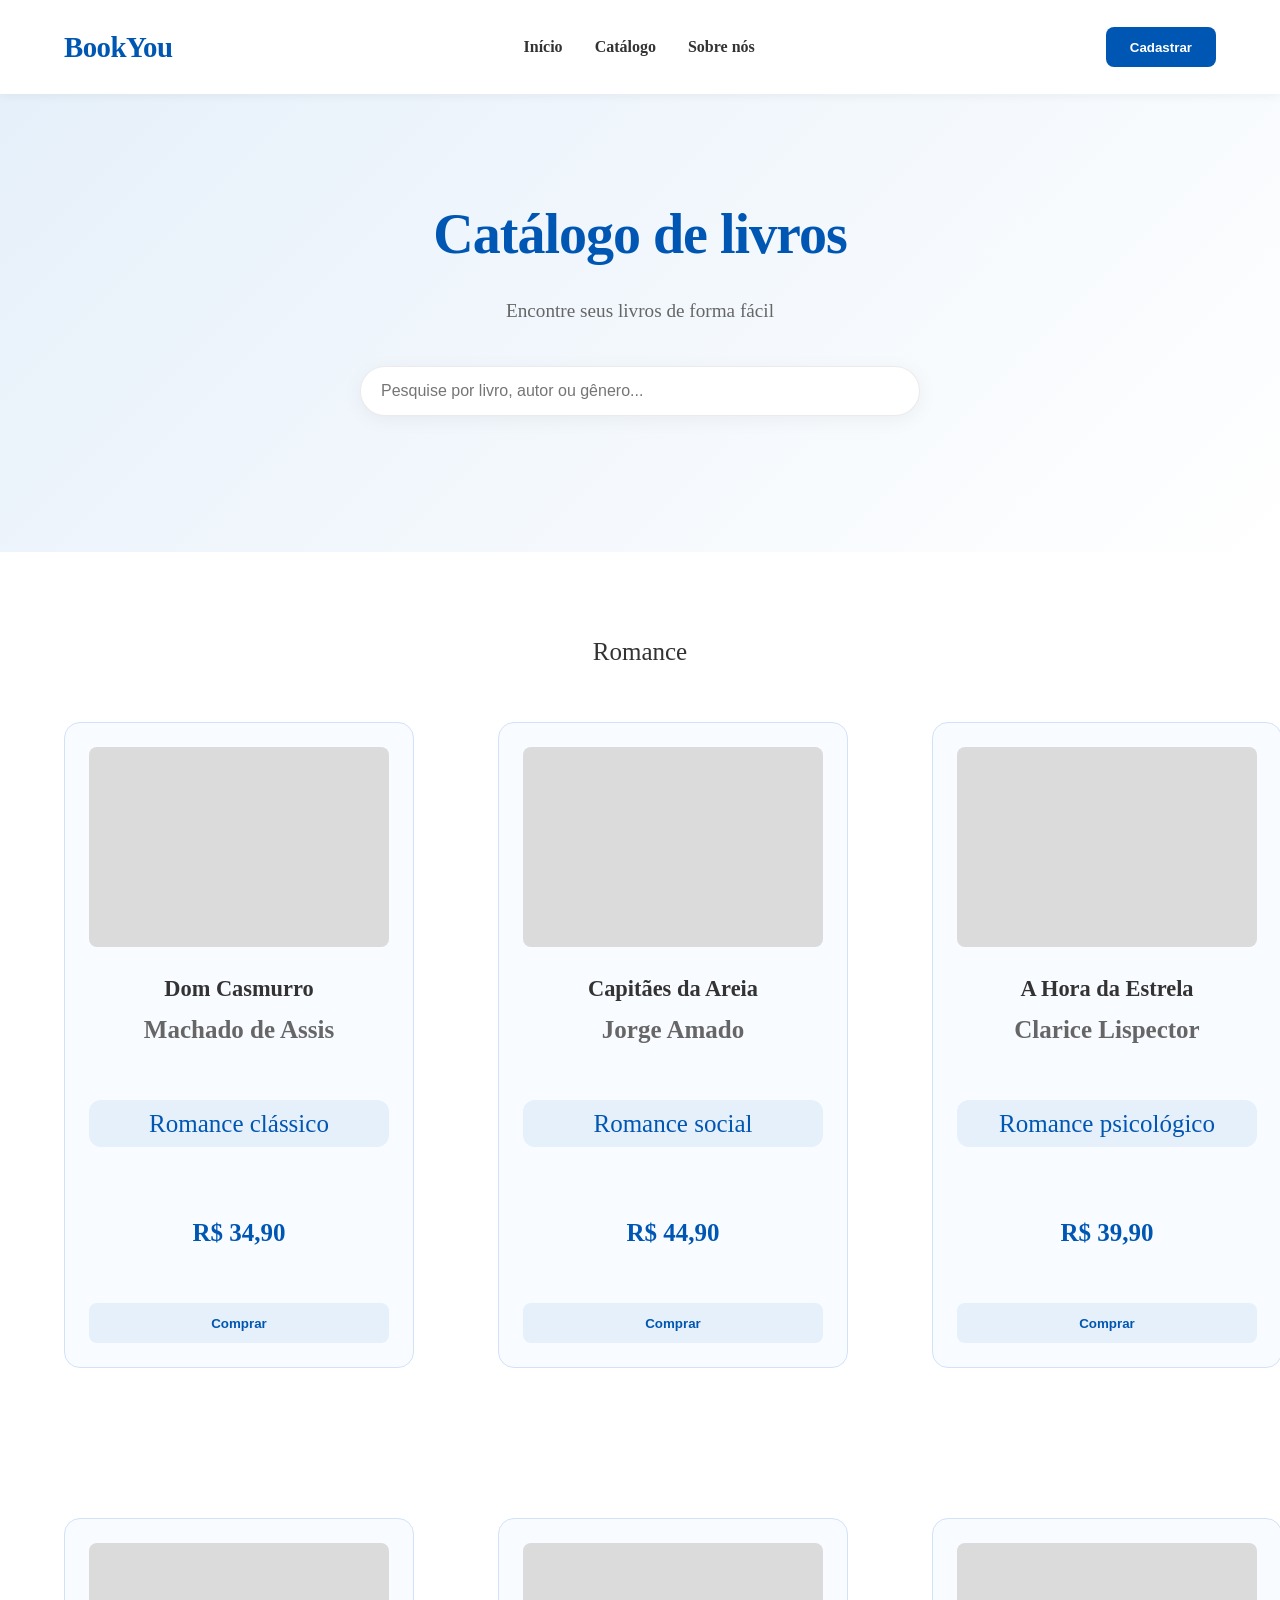
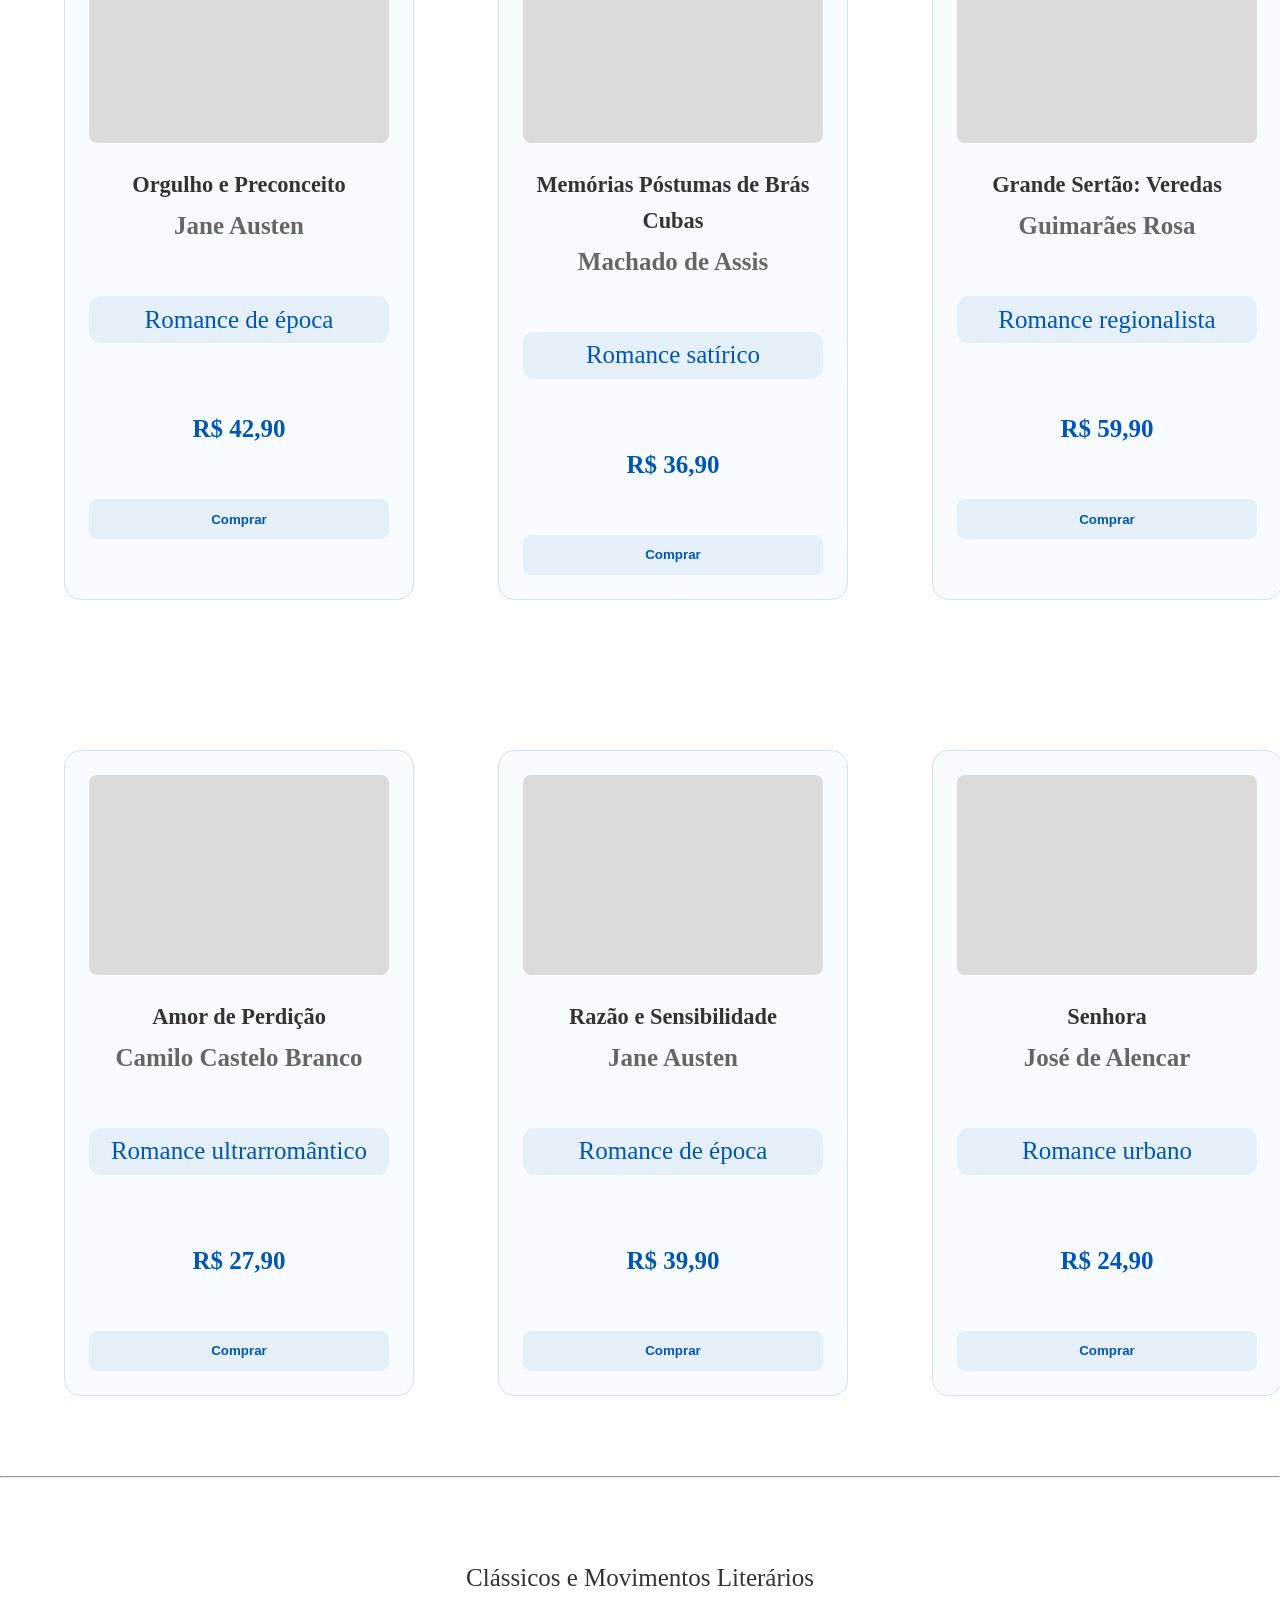
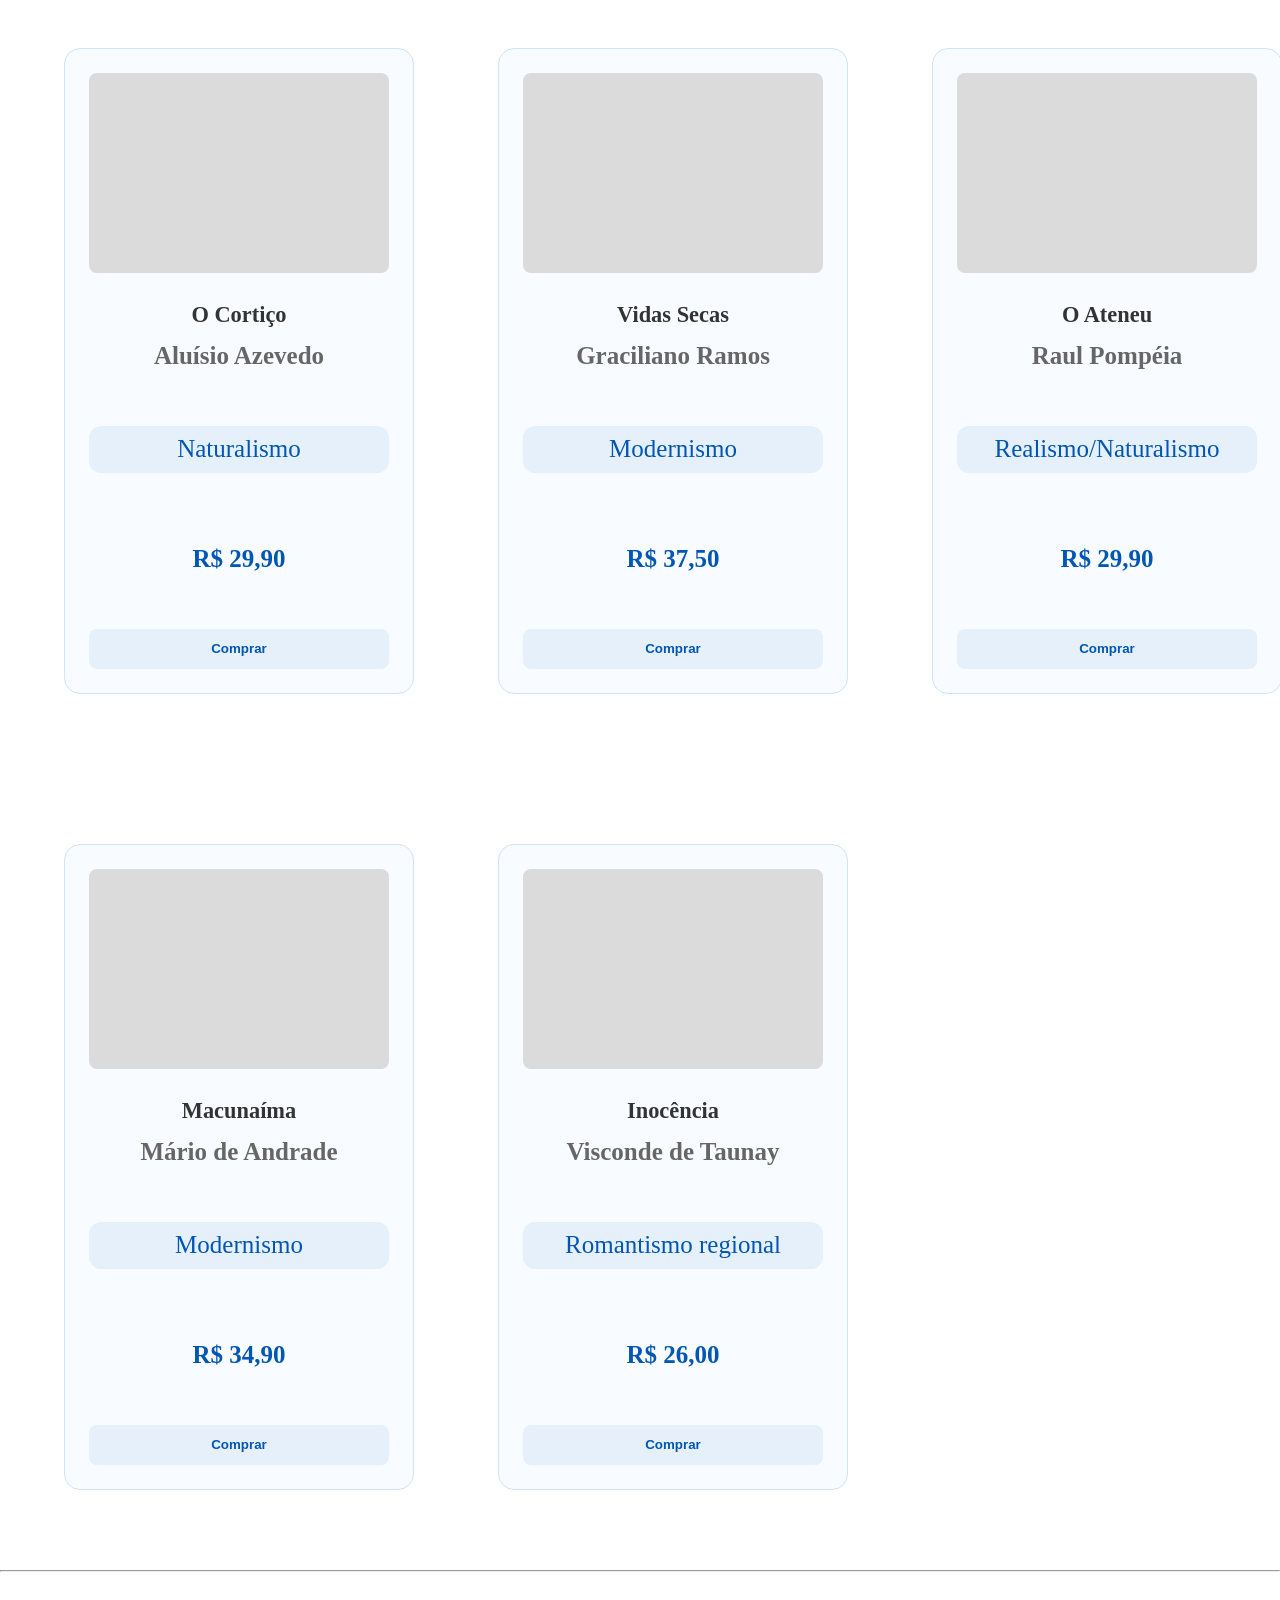
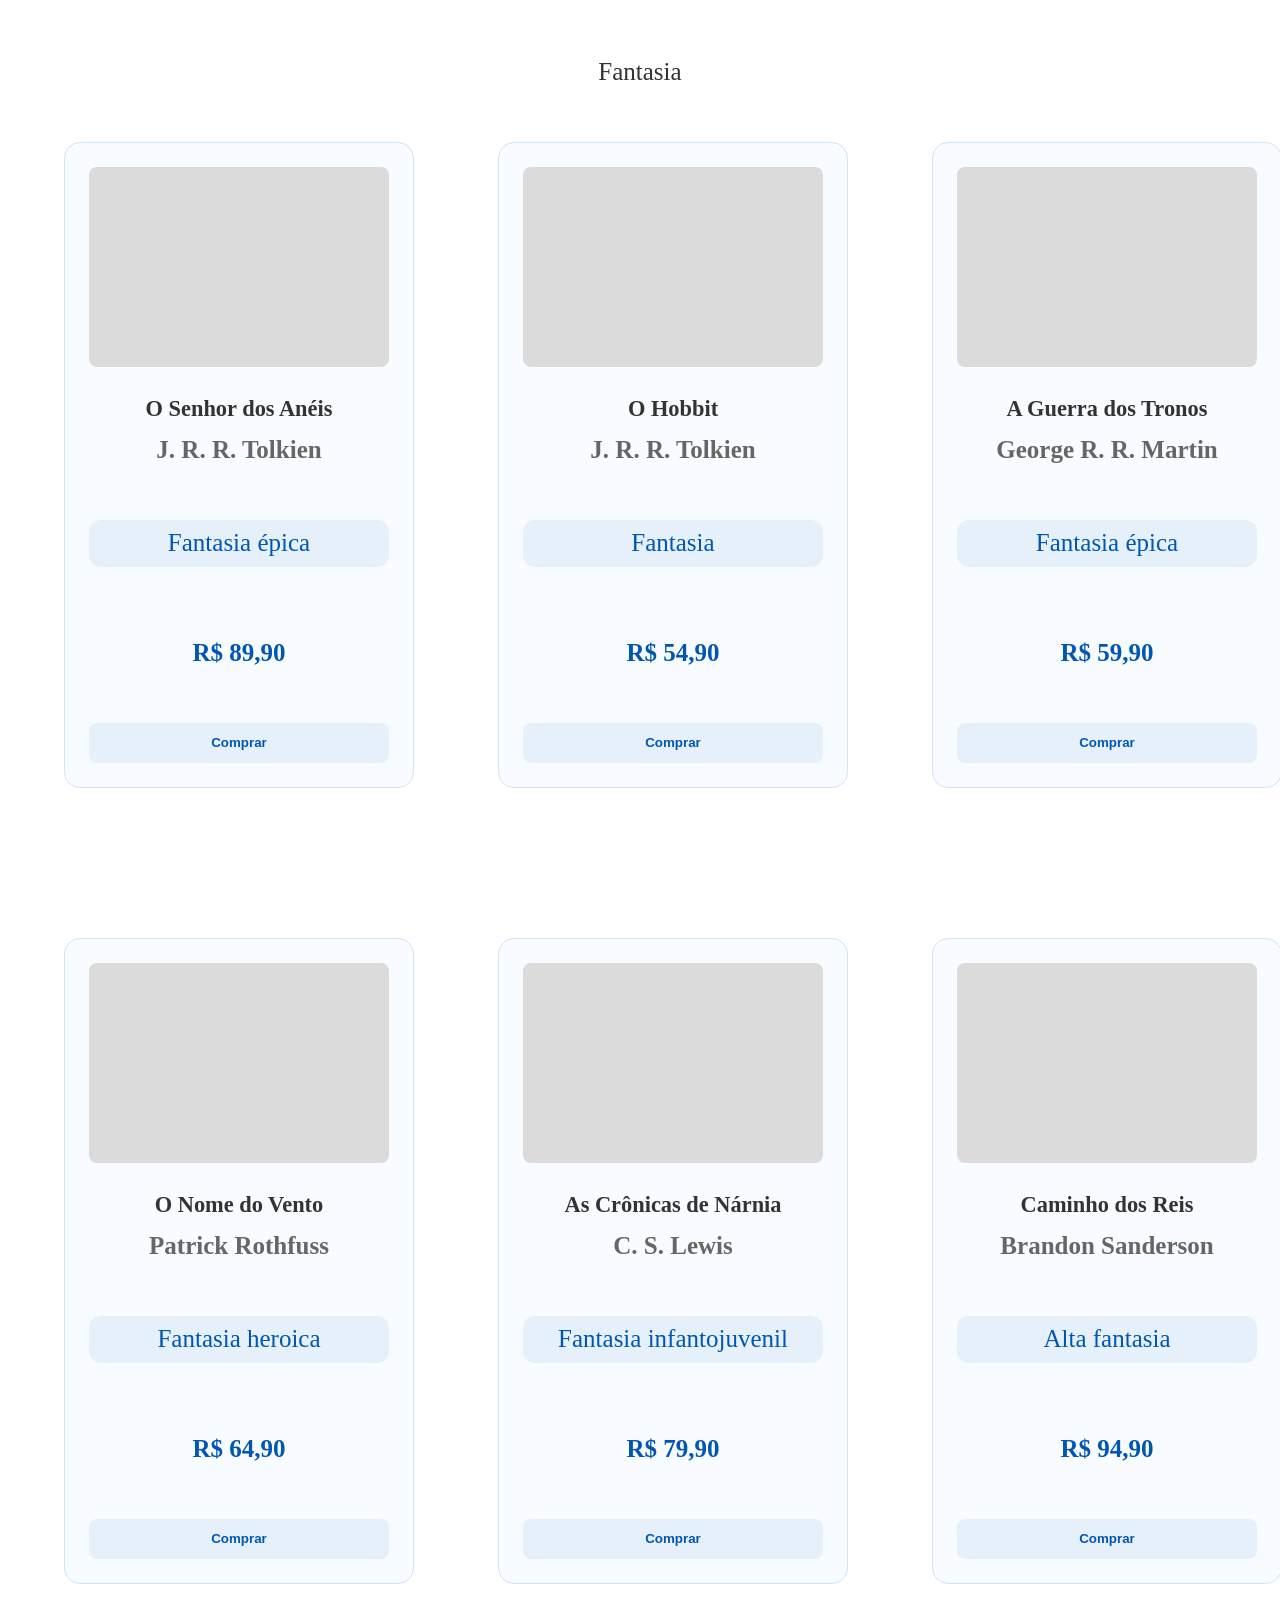
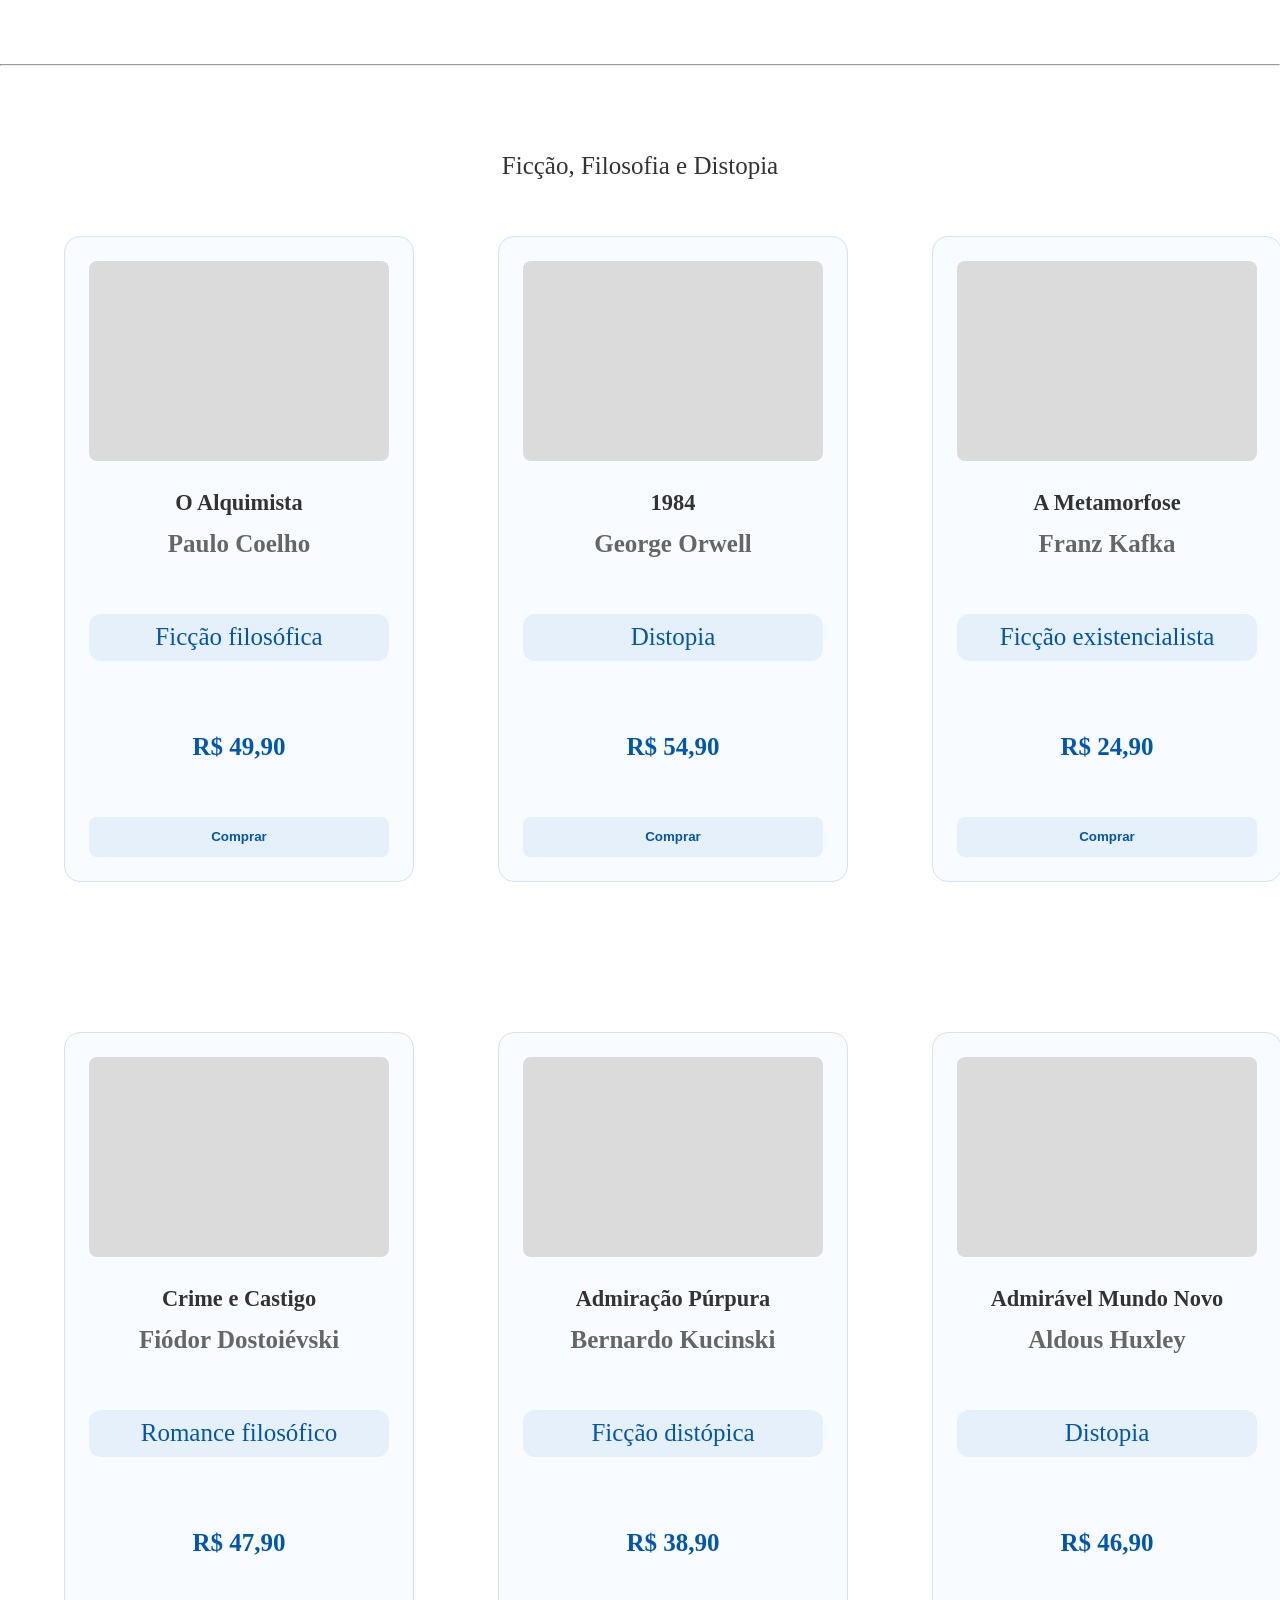
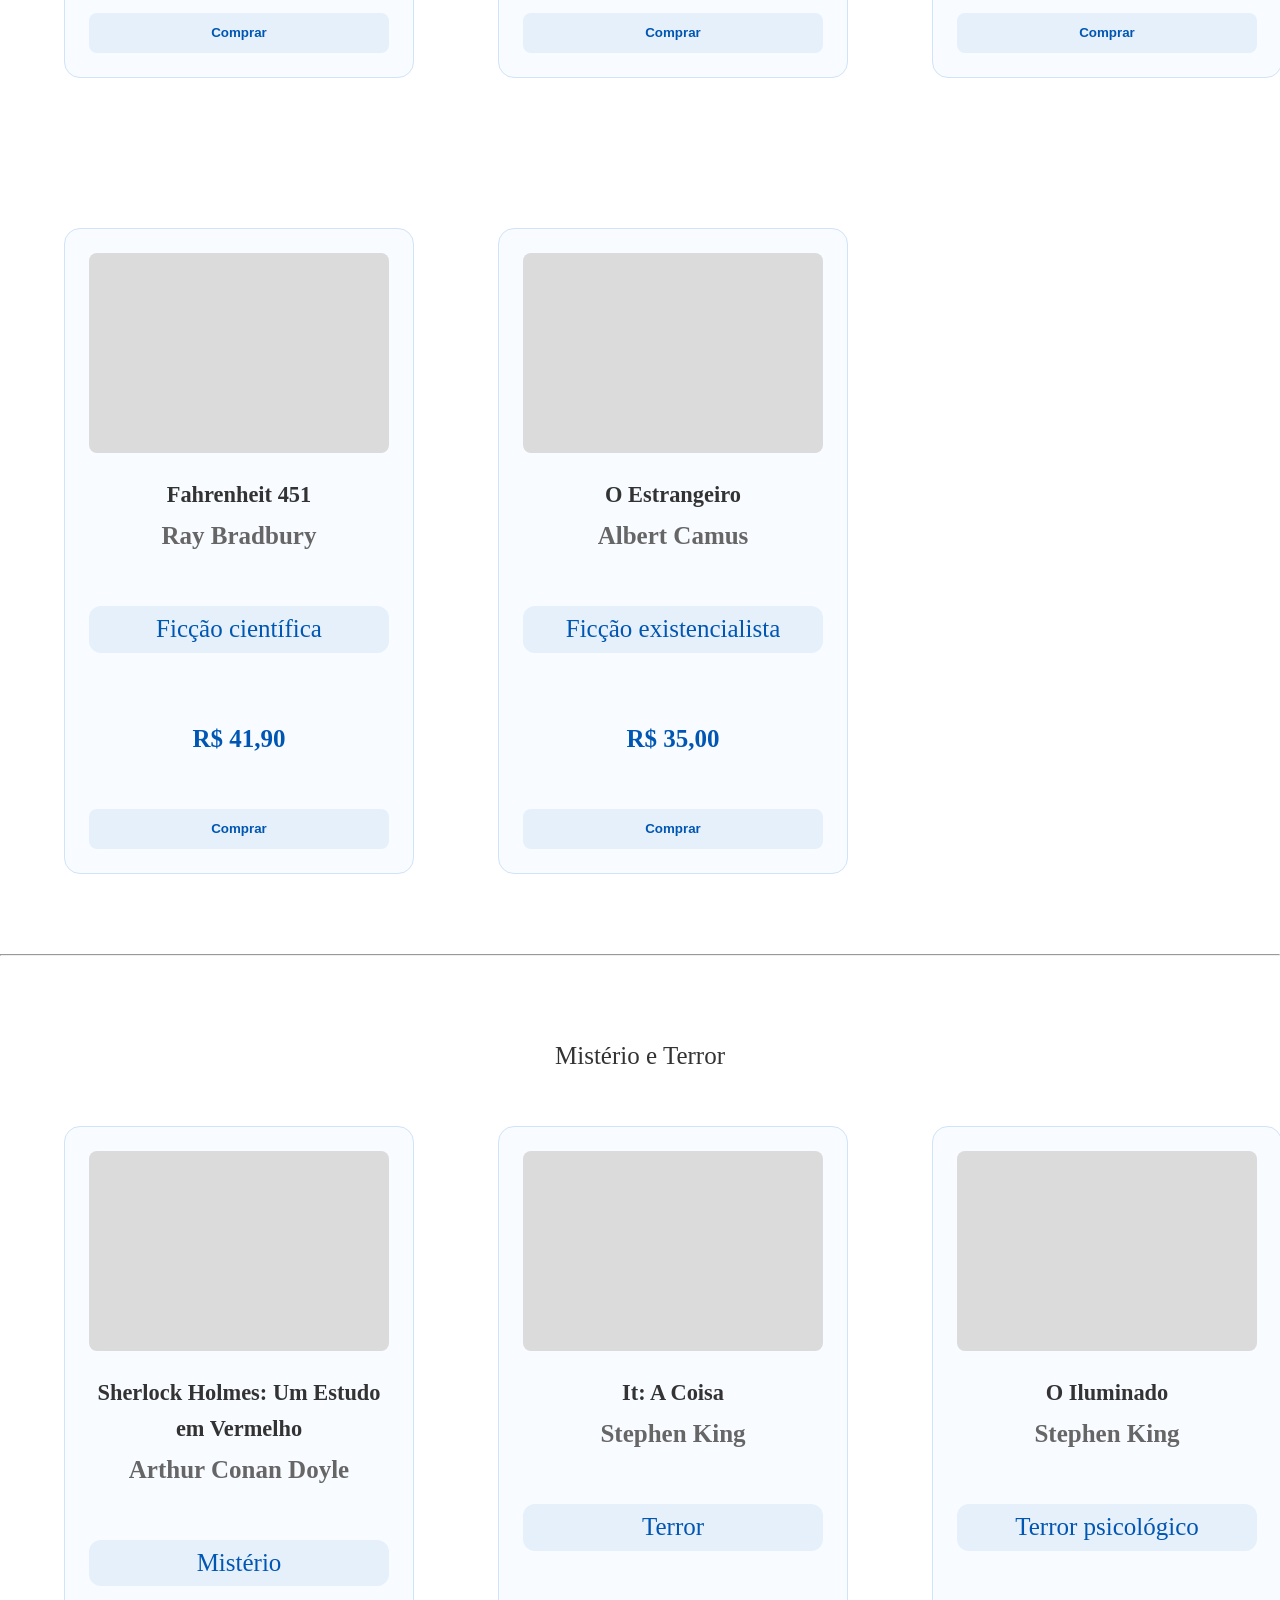
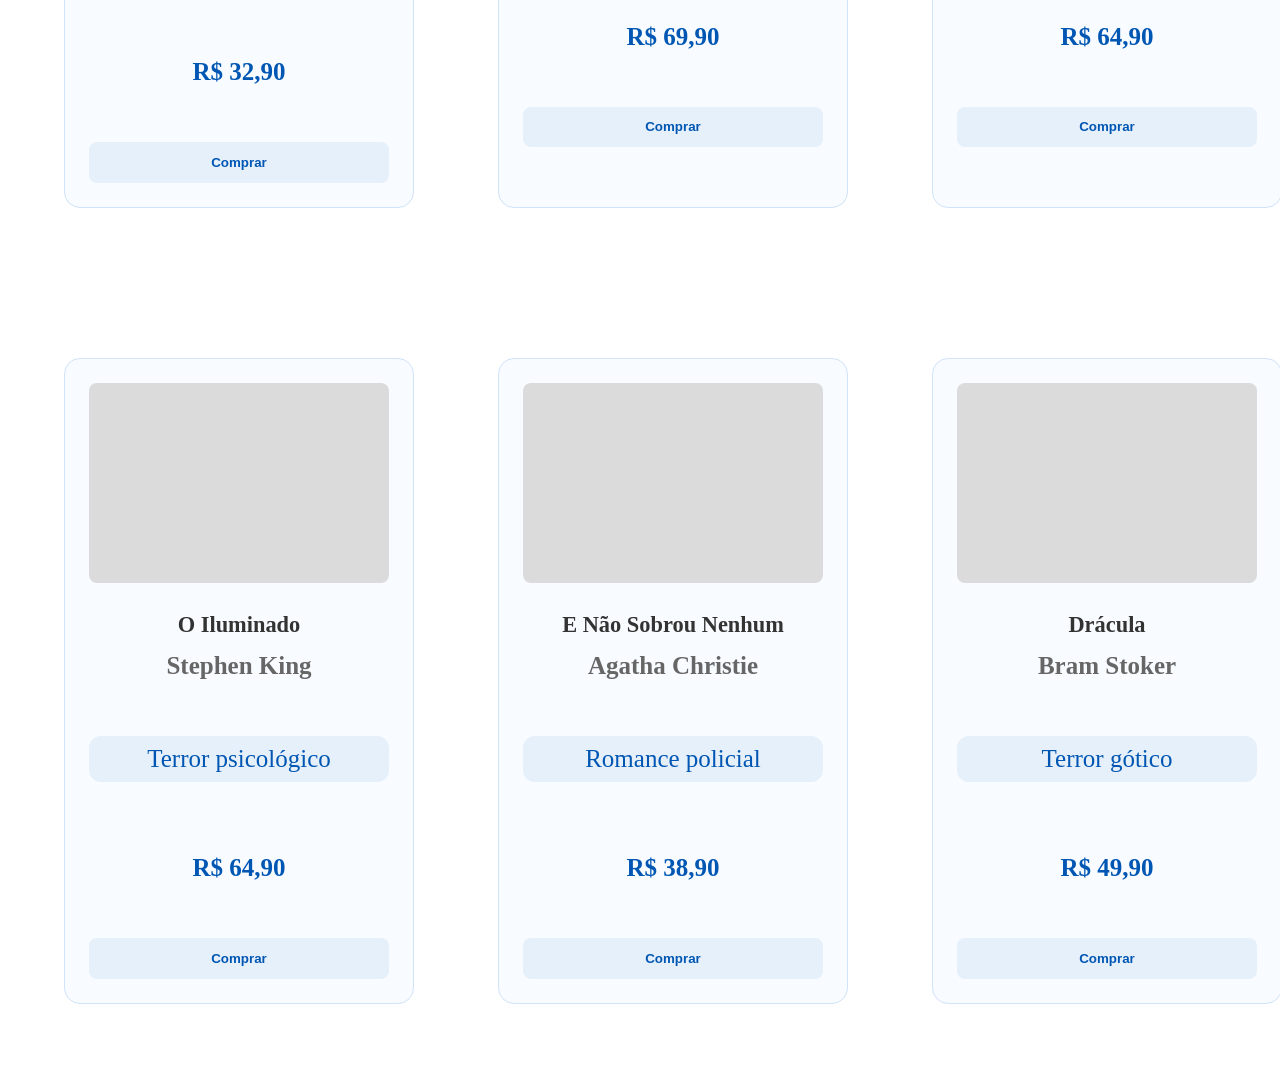
==== catalogo.html @ 9d86dab2 "Adicionei catalogo" ====
<!DOCTYPE html>
<html lang="en">
<head>
    <meta charset="UTF-8">
    <meta name="viewport" content="width=device-width, initial-scale=1.0">
    <title>Document</title>
    <link rel="stylesheet" href="style.css">
</head>
<body>
    <header class="navbar">
        <div class="logo">BookYou</div>
        <nav>
            <ul>
                <li><a href="index.html">Início</a></li>
                <li><a href="catalogo.html">Catálogo</a></li>
                <li><a href="#">Sobre nós</a></li>
            </ul>
        </nav>
        <button class="btn-primary">Cadastrar</button>
    </header>

    <main>
        <section class="inicio">
            <h1>Catálogo de livros</h1>
            <p>Encontre seus livros de forma fácil</p>
            <div class="container-pesquisa">
                <input type="text" id="input-busca" placeholder="Pesquise por livro, autor ou gênero...">
            </div>
        </section>

<!-- ================= SEÇÃO: ROMANCES E SUAS VERTENTES ================= -->
        <section class="apresentacao">
            <p>Romance</p>
            <div class="servicos">
                <div class="card">
                    <div class="card-img sem-imagem"></div>
                    <h3>Dom Casmurro</h3>
                    <p class="author">Machado de Assis</p>
                    <p class="genre">Romance clássico</p>
                    <p class="price">R$ 34,90</p>
                    <button class="btn-card">Comprar</button>
                </div>
                <div class="card">
                    <div class="card-img sem-imagem"></div>
                    <h3>Capitães da Areia</h3>
                    <p class="author">Jorge Amado</p>
                    <p class="genre">Romance social</p>
                    <p class="price">R$ 44,90</p>
                    <button class="btn-card">Comprar</button>
                </div>
                <div class="card">
                    <div class="card-img sem-imagem"></div>
                    <h3>A Hora da Estrela</h3>
                    <p class="author">Clarice Lispector</p>
                    <p class="genre">Romance psicológico</p>
                    <p class="price">R$ 39,90</p>
                    <button class="btn-card">Comprar</button>
                </div>
                <div class="card">
                    <div class="card-img sem-imagem"></div>
                    <h3>Orgulho e Preconceito</h3>
                    <p class="author">Jane Austen</p>
                    <p class="genre">Romance de época</p>
                    <p class="price">R$ 42,90</p>
                    <button class="btn-card">Comprar</button>
                </div>
                <div class="card">
                    <div class="card-img sem-imagem"></div>
                    <h3>Memórias Póstumas de Brás Cubas</h3>
                    <p class="author">Machado de Assis</p>
                    <p class="genre">Romance satírico</p>
                    <p class="price">R$ 36,90</p>
                    <button class="btn-card">Comprar</button>
                </div>
                <div class="card">
                    <div class="card-img sem-imagem"></div>
                    <h3>Grande Sertão: Veredas</h3>
                    <p class="author">Guimarães Rosa</p>
                    <p class="genre">Romance regionalista</p>
                    <p class="price">R$ 59,90</p>
                    <button class="btn-card">Comprar</button>
                </div>
                <div class="card">
                    <div class="card-img sem-imagem"></div>
                    <h3>Amor de Perdição</h3>
                    <p class="author">Camilo Castelo Branco</p>
                    <p class="genre">Romance ultrarromântico</p>
                    <p class="price">R$ 27,90</p>
                    <button class="btn-card">Comprar</button>
                </div>
                <div class="card">
                    <div class="card-img sem-imagem"></div>
                    <h3>Razão e Sensibilidade</h3>
                    <p class="author">Jane Austen</p>
                    <p class="genre">Romance de época</p>
                    <p class="price">R$ 39,90</p>
                    <button class="btn-card">Comprar</button>
                </div>
                <div class="card">
                    <div class="card-img sem-imagem"></div>
                    <h3>Senhora</h3>
                    <p class="author">José de Alencar</p>
                    <p class="genre">Romance urbano</p>
                    <p class="price">R$ 24,90</p>
                    <button class="btn-card">Comprar</button>
                </div>
                
            </div>
        </section>
        <hr>
        <!-- ================= SEÇÃO: CLÁSSICOS DA LITERATURA / MOVIMENTOS ================= -->
        <section class="apresentacao">
            <p>Clássicos e Movimentos Literários</p>
            <div class="servicos">
                <div class="card">
                    <div class="card-img sem-imagem"></div>
                    <h3>O Cortiço</h3>
                    <p class="author">Aluísio Azevedo</p>
                    <p class="genre">Naturalismo</p>
                    <p class="price">R$ 29,90</p>
                    <button class="btn-card">Comprar</button>
                </div>
                <div class="card">
                    <div class="card-img sem-imagem"></div>
                    <h3>Vidas Secas</h3>
                    <p class="author">Graciliano Ramos</p>
                    <p class="genre">Modernismo</p>
                    <p class="price">R$ 37,50</p>
                    <button class="btn-card">Comprar</button>
                </div>
                <div class="card">
                    <div class="card-img sem-imagem"></div>
                    <h3>O Ateneu</h3>
                    <p class="author">Raul Pompéia</p>
                    <p class="genre">Realismo/Naturalismo</p>
                    <p class="price">R$ 29,90</p>
                    <button class="btn-card">Comprar</button>
                </div>
                <div class="card">
                    <div class="card-img sem-imagem"></div>
                    <h3>Macunaíma</h3>
                    <p class="author">Mário de Andrade</p>
                    <p class="genre">Modernismo</p>
                    <p class="price">R$ 34,90</p>
                    <button class="btn-card">Comprar</button>
                </div>
                <div class="card">
                    <div class="card-img sem-imagem"></div>
                    <h3>Inocência</h3>
                    <p class="author">Visconde de Taunay</p>
                    <p class="genre">Romantismo regional</p>
                    <p class="price">R$ 26,00</p>
                    <button class="btn-card">Comprar</button>
                </div>

            </div>
        </section>
        <hr>
        <!-- ================= SEÇÃO: FANTASIA ================= -->
        <section class="apresentacao">
            <p>Fantasia</p>
            <div class="servicos">
                <div class="card">
                    <div class="card-img sem-imagem"></div>
                    <h3>O Senhor dos Anéis</h3>
                    <p class="author">J. R. R. Tolkien</p>
                    <p class="genre">Fantasia épica</p>
                    <p class="price">R$ 89,90</p>
                    <button class="btn-card">Comprar</button>
                </div>
                <div class="card">
                    <div class="card-img sem-imagem"></div>
                    <h3>O Hobbit</h3>
                    <p class="author">J. R. R. Tolkien</p>
                    <p class="genre">Fantasia</p>
                    <p class="price">R$ 54,90</p>
                    <button class="btn-card">Comprar</button>
                </div>
                <div class="card">
                    <div class="card-img sem-imagem"></div>
                    <h3>A Guerra dos Tronos</h3>
                    <p class="author">George R. R. Martin</p>
                    <p class="genre">Fantasia épica</p>
                    <p class="price">R$ 59,90</p>
                    <button class="btn-card">Comprar</button>
                </div>
                <div class="card">
                    <div class="card-img sem-imagem"></div>
                    <h3>O Nome do Vento</h3>
                    <p class="author">Patrick Rothfuss</p>
                    <p class="genre">Fantasia heroica</p>
                    <p class="price">R$ 64,90</p>
                    <button class="btn-card">Comprar</button>
                </div>
                <div class="card">
                    <div class="card-img sem-imagem"></div>
                    <h3>As Crônicas de Nárnia</h3>
                    <p class="author">C. S. Lewis</p>
                    <p class="genre">Fantasia infantojuvenil</p>
                    <p class="price">R$ 79,90</p>
                    <button class="btn-card">Comprar</button>
                </div>
                <div class="card">
                    <div class="card-img sem-imagem"></div>
                    <h3>Caminho dos Reis</h3>
                    <p class="author">Brandon Sanderson</p>
                    <p class="genre">Alta fantasia</p>
                    <p class="price">R$ 94,90</p>
                    <button class="btn-card">Comprar</button>
                </div>

            </div>
        </section>
        <hr>
        <!-- ================= SEÇÃO: FICÇÃO E DISTOPIA ================= -->
        <section class="apresentacao">
            <p>Ficção, Filosofia e Distopia</p>
            <div class="servicos">
                <div class="card">
                    <div class="card-img sem-imagem"></div>
                    <h3>O Alquimista</h3>
                    <p class="author">Paulo Coelho</p>
                    <p class="genre">Ficção filosófica</p>
                    <p class="price">R$ 49,90</p>
                    <button class="btn-card">Comprar</button>
                </div>
                <div class="card">
                    <div class="card-img sem-imagem"></div>
                    <h3>1984</h3>
                    <p class="author">George Orwell</p>
                    <p class="genre">Distopia</p>
                    <p class="price">R$ 54,90</p>
                    <button class="btn-card">Comprar</button>
                </div>
                <div class="card">
                    <div class="card-img sem-imagem"></div>
                    <h3>A Metamorfose</h3>
                    <p class="author">Franz Kafka</p>
                    <p class="genre">Ficção existencialista</p>
                    <p class="price">R$ 24,90</p>
                    <button class="btn-card">Comprar</button>
                </div>
                <div class="card">
                    <div class="card-img sem-imagem"></div>
                    <h3>Crime e Castigo</h3>
                    <p class="author">Fiódor Dostoiévski</p>
                    <p class="genre">Romance filosófico</p>
                    <p class="price">R$ 47,90</p>
                    <button class="btn-card">Comprar</button>
                </div>
                <div class="card">
                    <div class="card-img sem-imagem"></div>
                    <h3>Admiração Púrpura</h3>
                    <p class="author">Bernardo Kucinski</p>
                    <p class="genre">Ficção distópica</p>
                    <p class="price">R$ 38,90</p>
                    <button class="btn-card">Comprar</button>
                </div>
                <div class="card">
                    <div class="card-img sem-imagem"></div>
                    <h3>Admirável Mundo Novo</h3>
                    <p class="author">Aldous Huxley</p>
                    <p class="genre">Distopia</p>
                    <p class="price">R$ 46,90</p>
                    <button class="btn-card">Comprar</button>
                </div>
                <div class="card">
                    <div class="card-img sem-imagem"></div>
                    <h3>Fahrenheit 451</h3>
                    <p class="author">Ray Bradbury</p>
                    <p class="genre">Ficção científica</p>
                    <p class="price">R$ 41,90</p>
                    <button class="btn-card">Comprar</button>
                </div>
                <div class="card">
                    <div class="card-img sem-imagem"></div>
                    <h3>O Estrangeiro</h3>
                    <p class="author">Albert Camus</p>
                    <p class="genre">Ficção existencialista</p>
                    <p class="price">R$ 35,00</p>
                    <button class="btn-card">Comprar</button>
                </div>

            </div>
        </section>
        <hr>
        <!-- ================= SEÇÃO: MISTÉRIO, TERROR E SUSPENSE ================= -->
        <section class="apresentacao">
            <p>Mistério e Terror</p>
            <div class="servicos">
                <div class="card">
                    <div class="card-img sem-imagem"></div>
                    <h3>Sherlock Holmes: Um Estudo em Vermelho</h3>
                    <p class="author">Arthur Conan Doyle</p>
                    <p class="genre">Mistério</p>
                    <p class="price">R$ 32,90</p>
                    <button class="btn-card">Comprar</button>
                </div>
                <div class="card">
                    <div class="card-img sem-imagem"></div>
                    <h3>It: A Coisa</h3>
                    <p class="author">Stephen King</p>
                    <p class="genre">Terror</p>
                    <p class="price">R$ 69,90</p>
                    <button class="btn-card">Comprar</button>
                </div>
                <div class="card">
                    <div class="card-img sem-imagem"></div>
                    <h3>O Iluminado</h3>
                    <p class="author">Stephen King</p>
                    <p class="genre">Terror psicológico</p>
                    <p class="price">R$ 64,90</p>
                    <button class="btn-card">Comprar</button>
                </div>
                <div class="card">
                    <div class="card-img sem-imagem"></div>
                    <h3>O Iluminado</h3>
                    <p class="author">Stephen King</p>
                    <p class="genre">Terror psicológico</p>
                    <p class="price">R$ 64,90</p>
                    <button class="btn-card">Comprar</button>
                </div>
                <div class="card">
                    <div class="card-img sem-imagem"></div>
                    <h3>E Não Sobrou Nenhum</h3>
                    <p class="author">Agatha Christie</p>
                    <p class="genre">Romance policial</p>
                    <p class="price">R$ 38,90</p>
                    <button class="btn-card">Comprar</button>
                </div>
                <div class="card">
                    <div class="card-img sem-imagem"></div>
                    <h3>Drácula</h3>
                    <p class="author">Bram Stoker</p>
                    <p class="genre">Terror gótico</p>
                    <p class="price">R$ 49,90</p>
                    <button class="btn-card">Comprar</button>
                </div>

            </div>
        </section>
    </main>
</body>
</html>
---- style.css ----
:root {
    --primary-color: #0056b3;
    --primary-light: #e6f0fa;
    --primary-hover: #004494;
    --bg-color: #ffffff;
    --text-color: #333333;
    --text-muted: #666666;
    --card-bg: #f8fbff;
    --border-color: #d1e3f8;
}

* {
    margin: 0;
    padding: 0;
    box-sizing: border-box;
}

body {
    background-color: var(--bg-color);
    color: var(--text-color);
    line-height: 1.6;
}

/* Navegação */
.navbar {
    display: flex;
    justify-content: space-between;
    align-items: center;
    padding: 1.5rem 5%;
    background-color: var(--bg-color);
    box-shadow: 0 2px 10px rgba(0, 0, 0, 0.05);
    position: sticky;
    top: 0;
    z-index: 100;
}

.logo {
    font-size: 1.8rem;
    font-weight: 800;
    color: var(--primary-color);
    letter-spacing: -0.5px;
}

nav ul {
    list-style: none;
    display: flex;
    gap: 2rem;
}

nav a {
    text-decoration: none;
    color: var(--text-color);
    font-weight: 600;
    transition: color 0.3s ease;
}

nav a:hover {
    color: var(--primary-color);
}

/* Botões */
.btn-primary,
.btn-secondary,
.btn-card {
    padding: 0.8rem 1.5rem;
    border: none;
    border-radius: 8px;
    font-weight: 600;
    cursor: pointer;
    transition: all 0.3s ease;
}

.btn-primary {
    background-color: var(--primary-color);
    color: white;
}

.btn-primary:hover {
    background-color: var(--primary-hover);
    transform: translateY(-2px);
    box-shadow: 0 4px 12px rgba(0, 86, 179, 0.2);
}

.btn-secondary {
    background-color: white;
    color: var(--primary-color);
    border: 2px solid var(--primary-color);
    margin-top: 1.5rem;
    font-size: 1.1rem;
}

.btn-secondary:hover {
    background-color: var(--primary-light);
    transform: translateY(-2px);
}

/* Hero Section */
.inicio {
    text-align: center;
    padding: 6rem 1rem;
    background: linear-gradient(135deg, var(--primary-light) 0%, white 100%);
    display: flex;
    flex-direction: column;
    align-items: center;
    justify-content: center;
}

.inicio h1 {
    font-size: 3.5rem;
    font-weight: 800;
    color: var(--primary-color);
    margin-bottom: 1rem;
    letter-spacing: -1px;
}

.inicio p {
    font-size: 1.2rem;
    color: var(--text-muted);
    max-width: 600px;
}

/* Products Section */
.apresentacao {
    padding: 5rem 5%;
}

.apresentacao h2 {
    text-align: center;
    font-size: 2.2rem;
    color: var(--primary-color);
    margin-bottom: 3rem;
}
.apresentacao p{
    text-align: center;
    font-size: 25px;
    margin-bottom: 50px;
}

.servicos {
    display: grid;
    grid-template-columns: repeat(auto-fit, minmax(280px, 1fr));
    gap: 2.5rem;
    gap: 150px; 
}

/* Cards */
.card {
    background-color: var(--card-bg);
    border: 1px solid var(--border-color);
    border-radius: 16px;
    padding: 1.5rem;
    text-align: center;
    transition: transform 0.3s ease, box-shadow 0.3s ease;
    display: flex;
    flex-direction: column;
    width: 350px; 
    
}

.card:hover {
    transform: translateY(-5px);
    box-shadow: 0 10px 25px rgba(0, 86, 179, 0.1);
}

.card-img {
    height: 200px;
    background-color: var(--primary-light);
    border-radius: 8px;
    margin-bottom: 1.5rem;
    background-size: cover;
    background-position: center;
}

.sem-imagem {
    background: rgb(219, 219, 219);
}

.card h3 {
    font-size: 1.4rem;
    margin-bottom: 0.2rem;
    color: var(--text-color);
}

.author {
    font-size: 1rem;
    font-weight: 600;
    color: var(--text-muted);
    margin-bottom: 0.3rem;
}

.genre {
    font-size: 0.85rem;
    color: var(--primary-color);
    background-color: var(--primary-light);
    padding: 0.2rem 0.6rem;
    border-radius: 12px;
    display: inline-block;
    margin-bottom: auto;
}

.price {
    font-size: 1.3rem;
    font-weight: 800;
    color: var(--primary-color);
    margin-top: 1rem;
    margin-bottom: 1.5rem;
}

.btn-card {
    background-color: var(--primary-light);
    color: var(--primary-color);
    width: 100%;
}

.btn-card:hover {
    background-color: var(--primary-color);
    color: white;
}

/*Barra pesquisa*/

.container-pesquisa {
    display: flex;
    justify-content: center;
    margin: 40px auto;
    width: 100%;
    max-width: 600px; /* Limita a largura para ficar elegante */
    padding: 0 20px;
}

#input-busca {
    width: 100%;
    padding: 15px 20px;
    font-size: 16px;
    border: 1px solid rgba(0, 0, 0, 0.08);
    border-radius: 30px; /* Deixa as bordas bem arredondadas */
    background-color: #ffffff;
    box-shadow: 0px 4px 20px rgba(0, 0, 0, 0.05); /* Sombra de relevo sutil */
    outline: none;
    transition: all 0.3s ease;
}

/* Efeito ao clicar no campo para digitar */
#input-busca:focus {
    border-color: #0056b3;
    box-shadow: 0px 6px 24px rgba(0, 86, 179, 0.1);
}
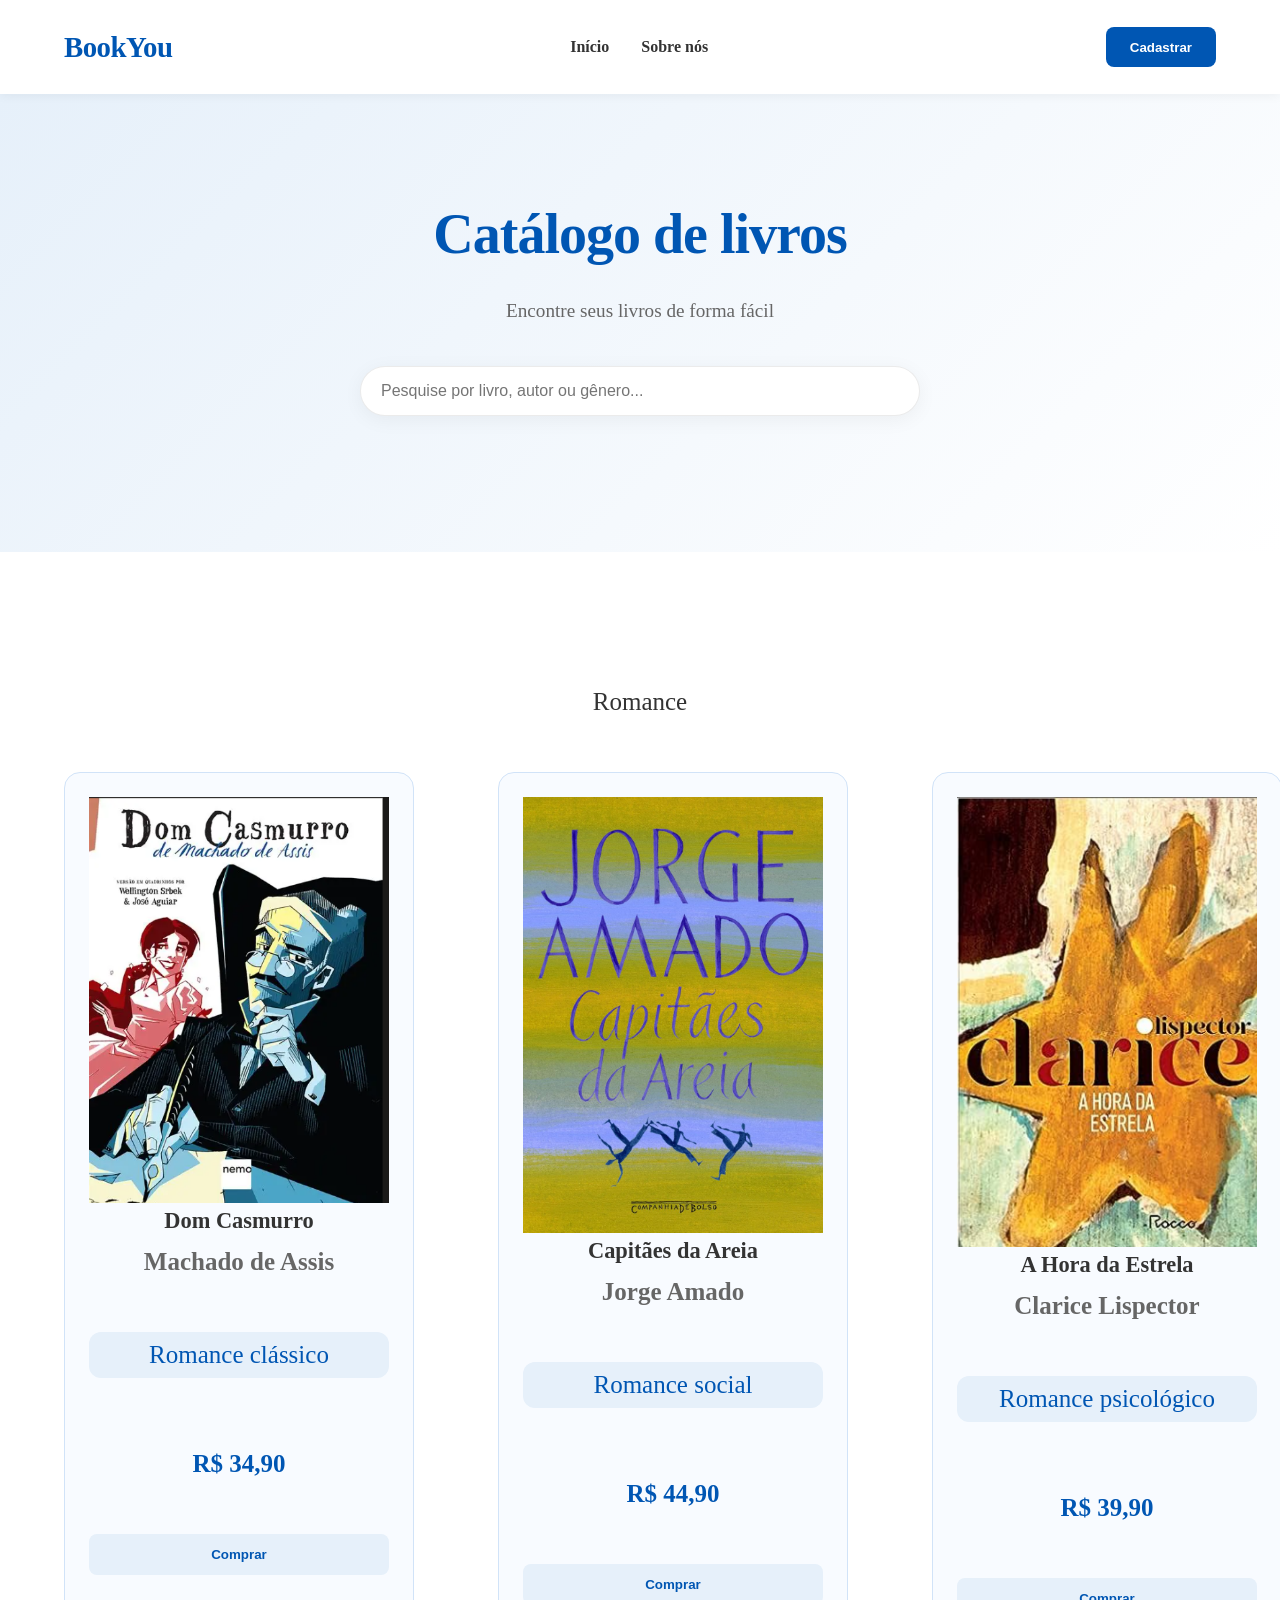
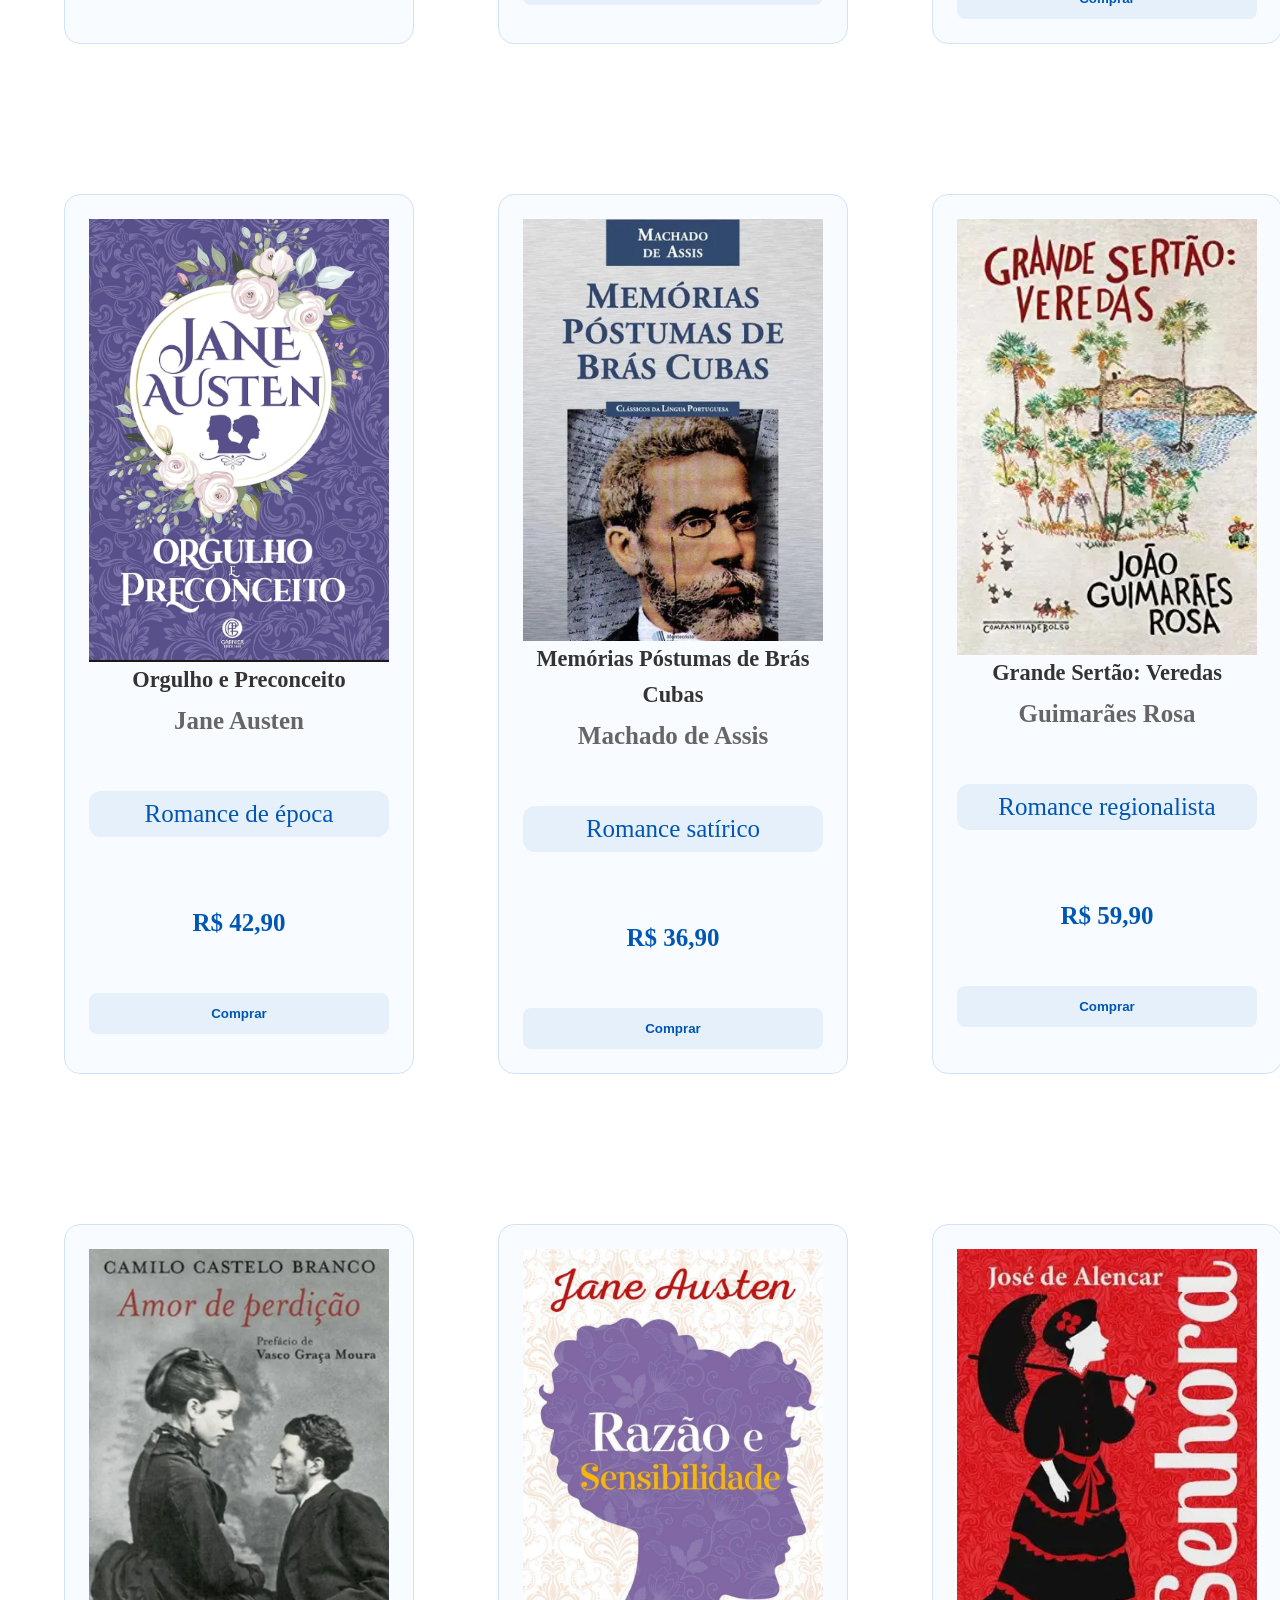
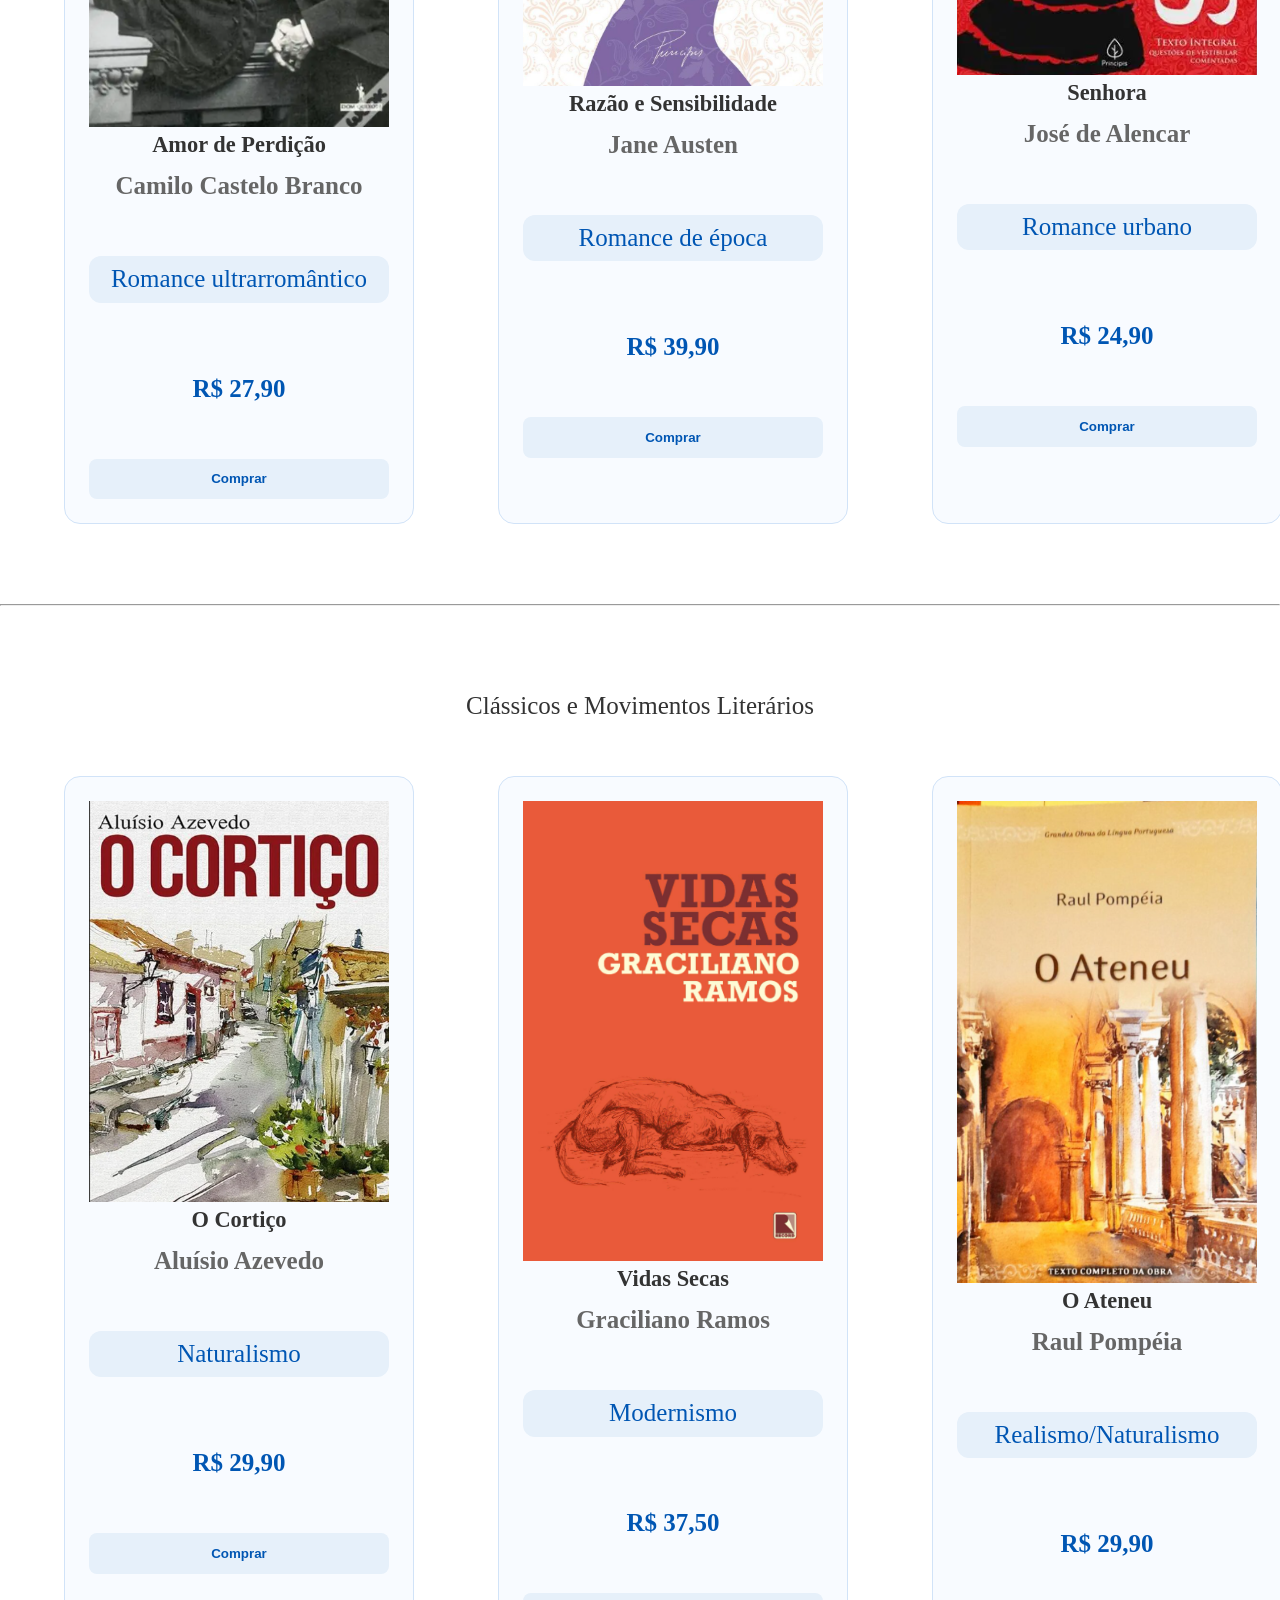
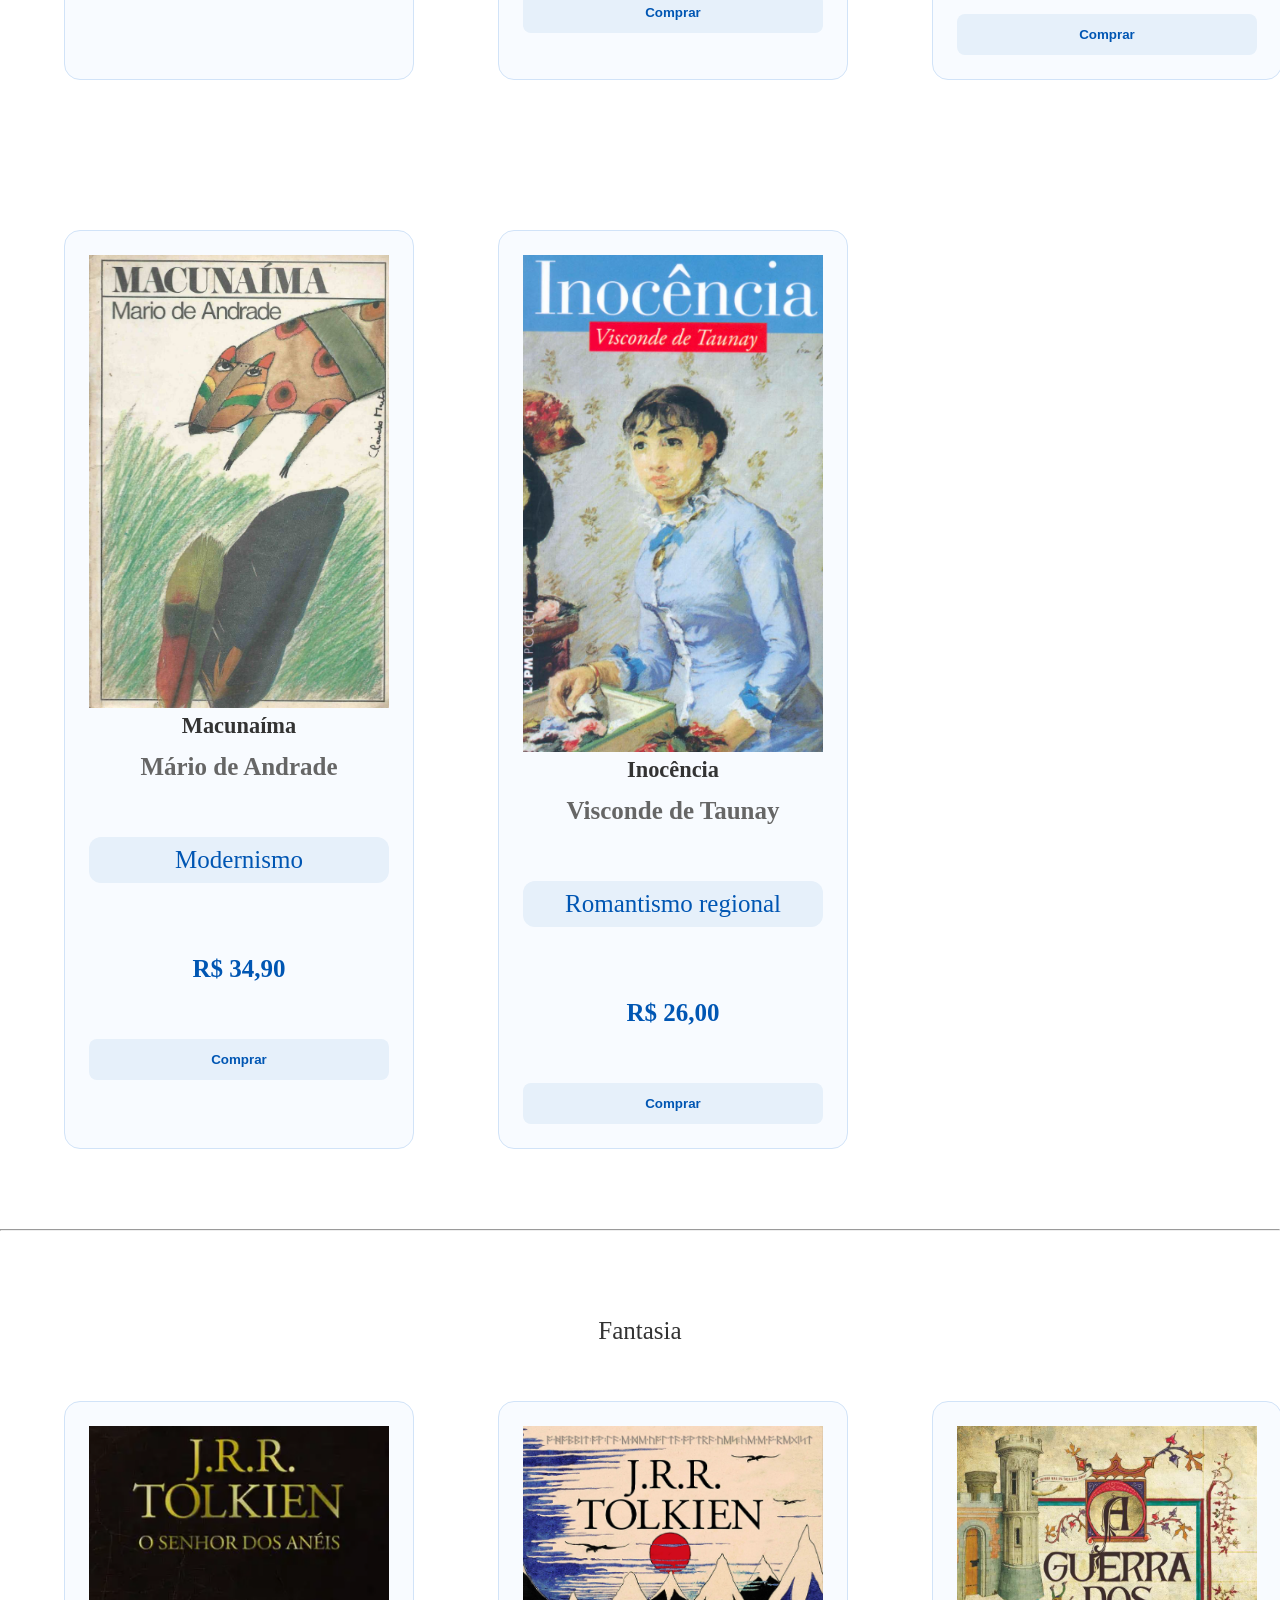
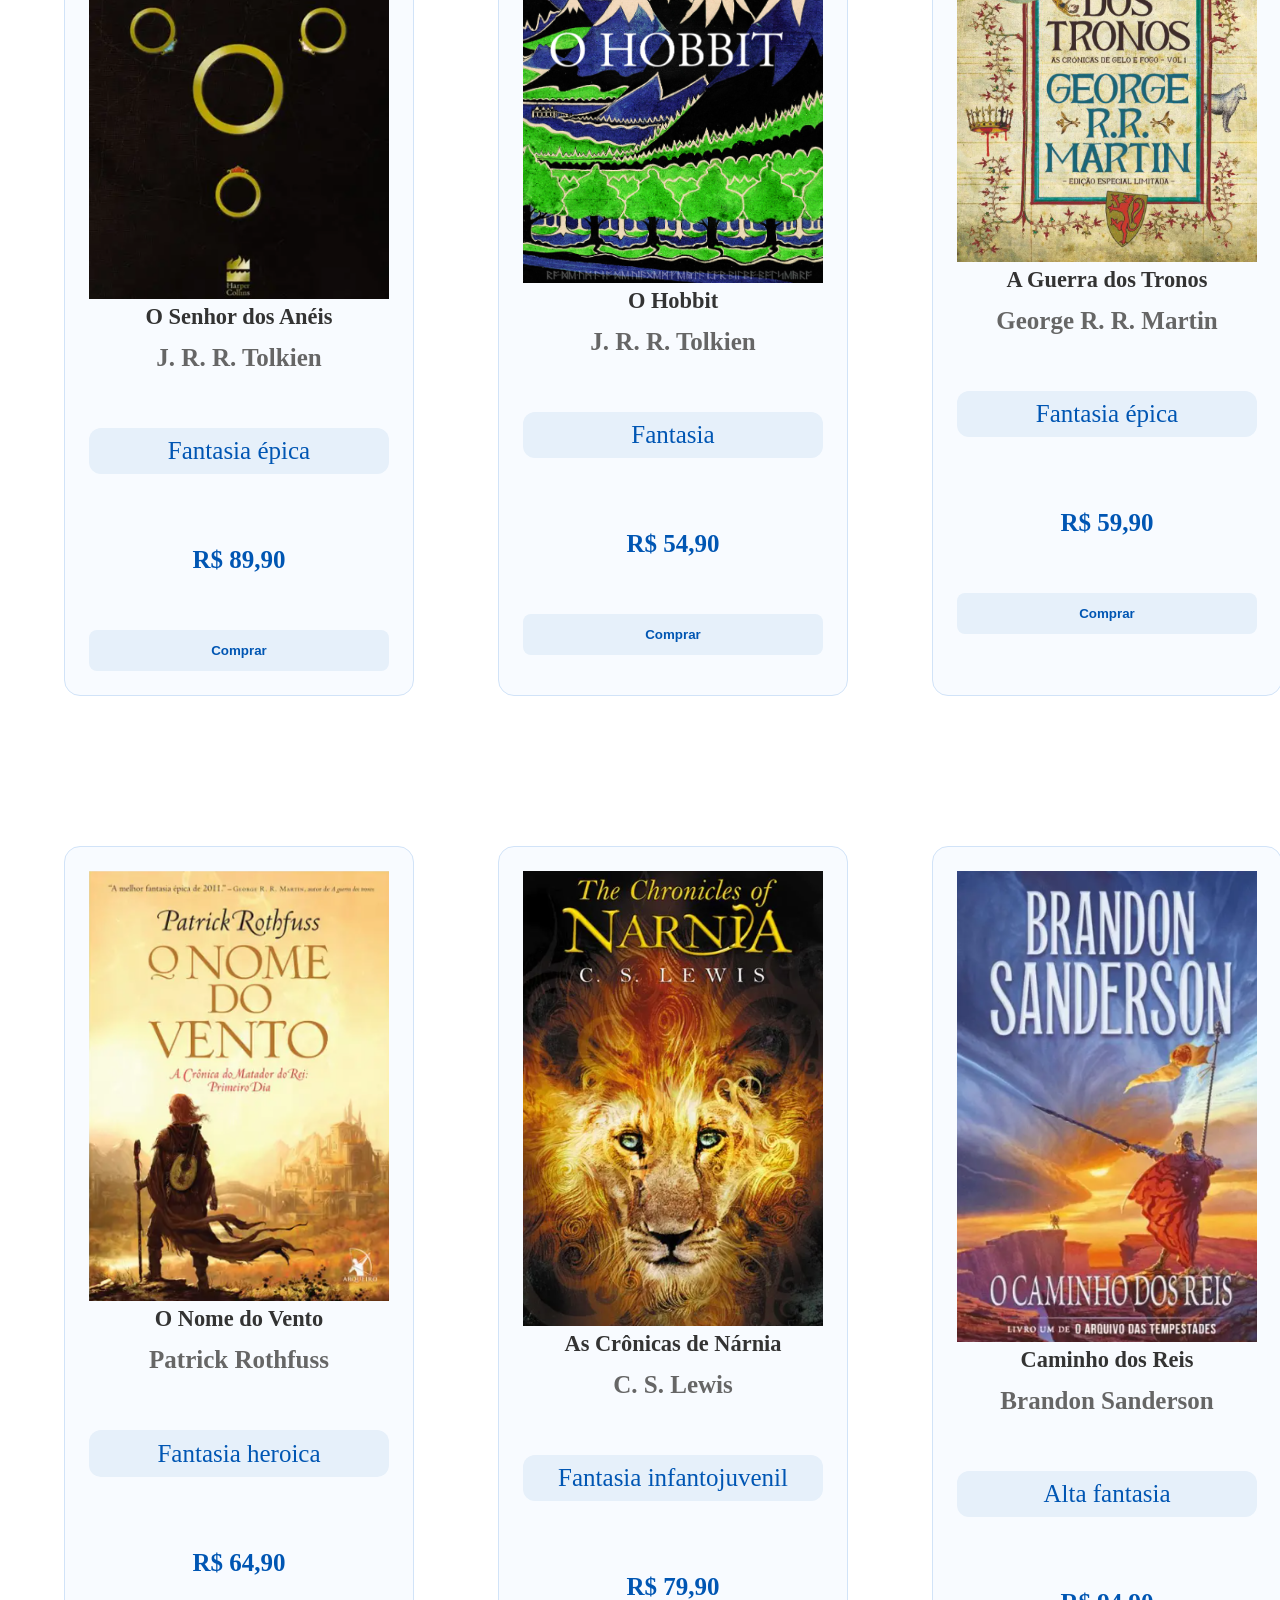
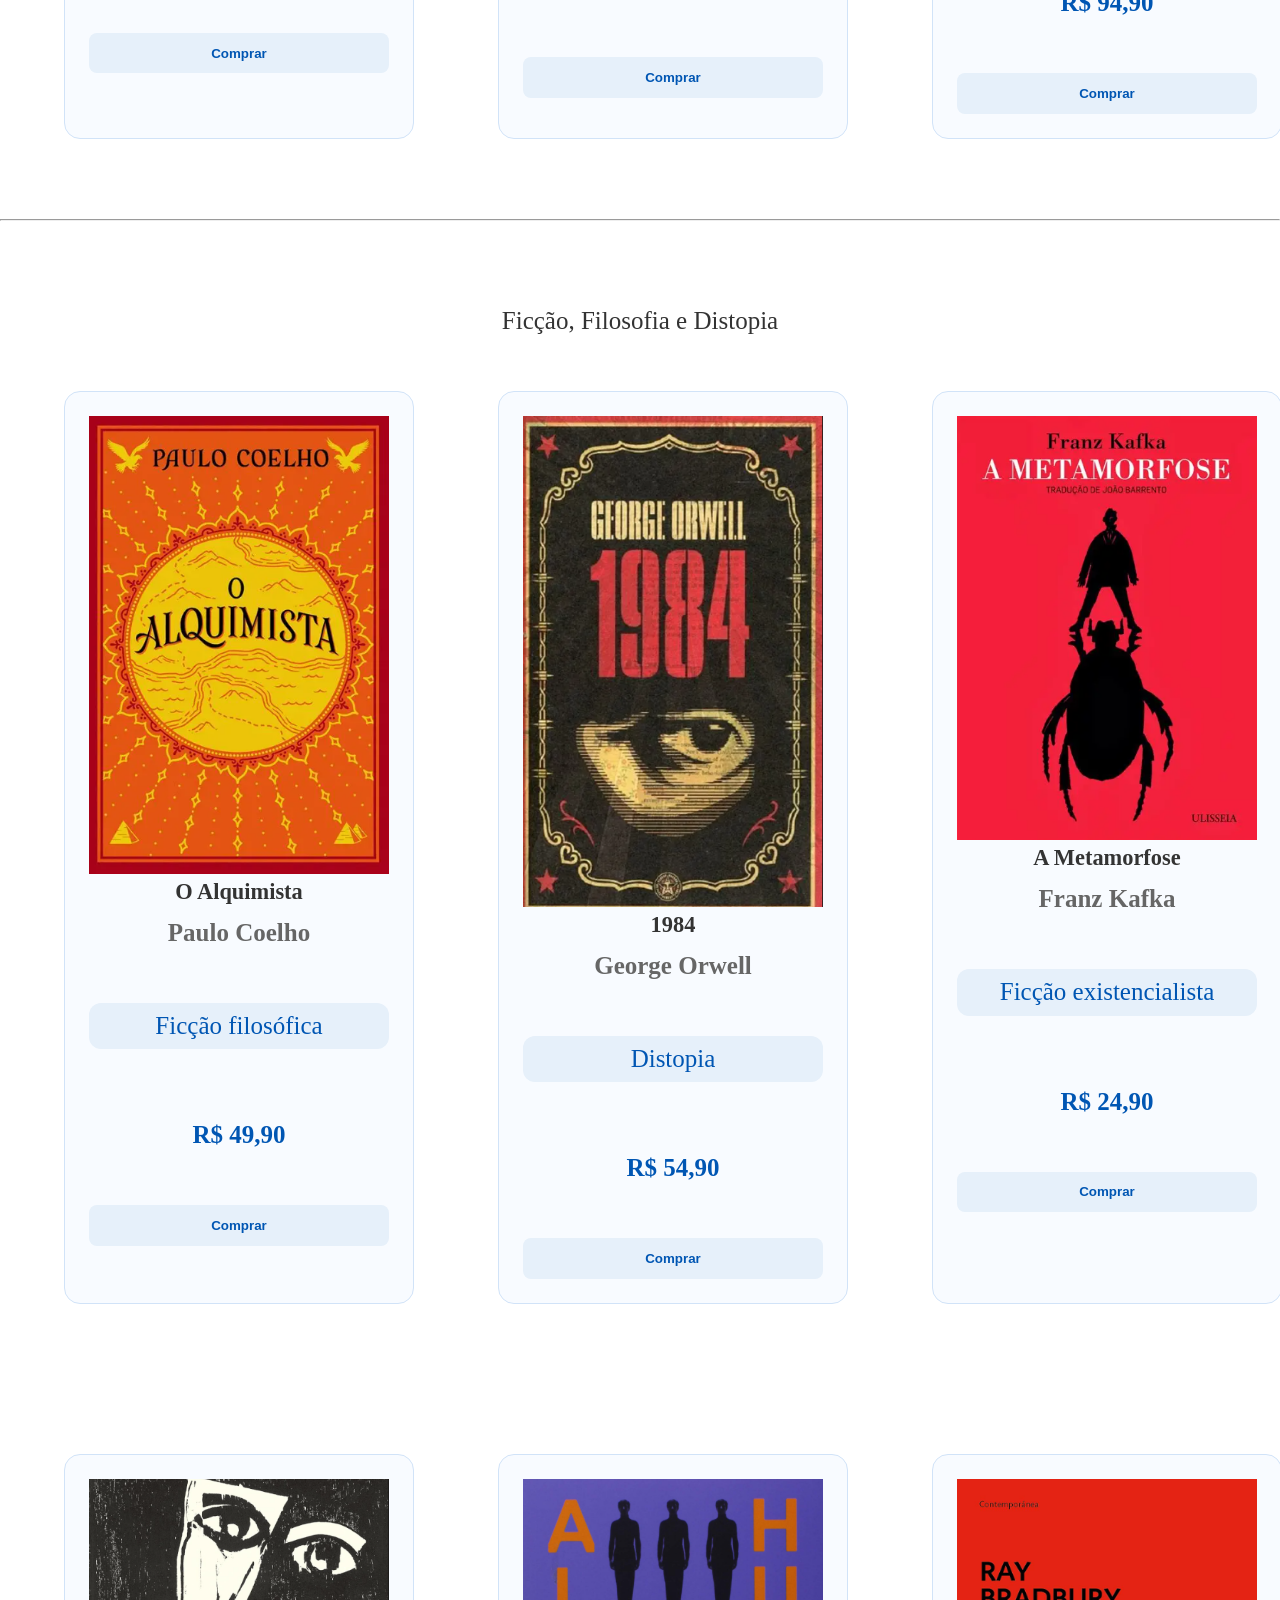
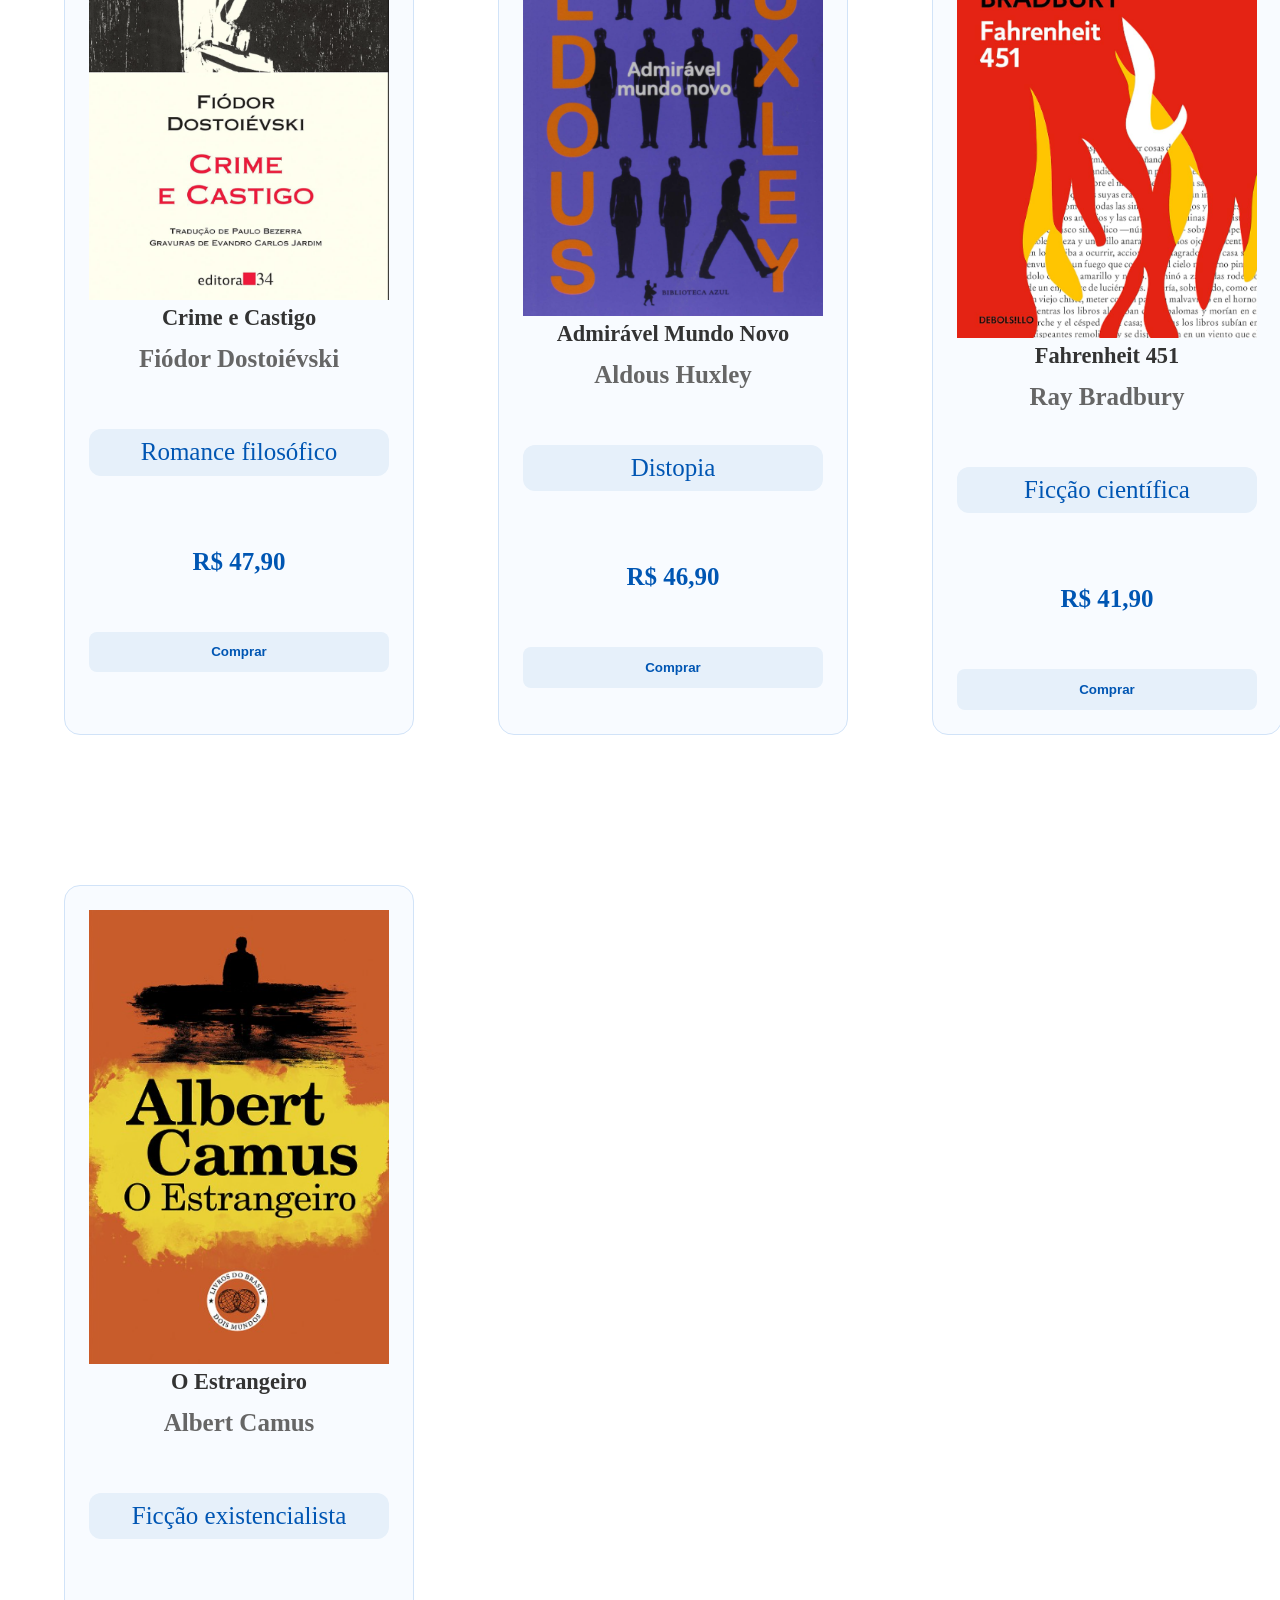
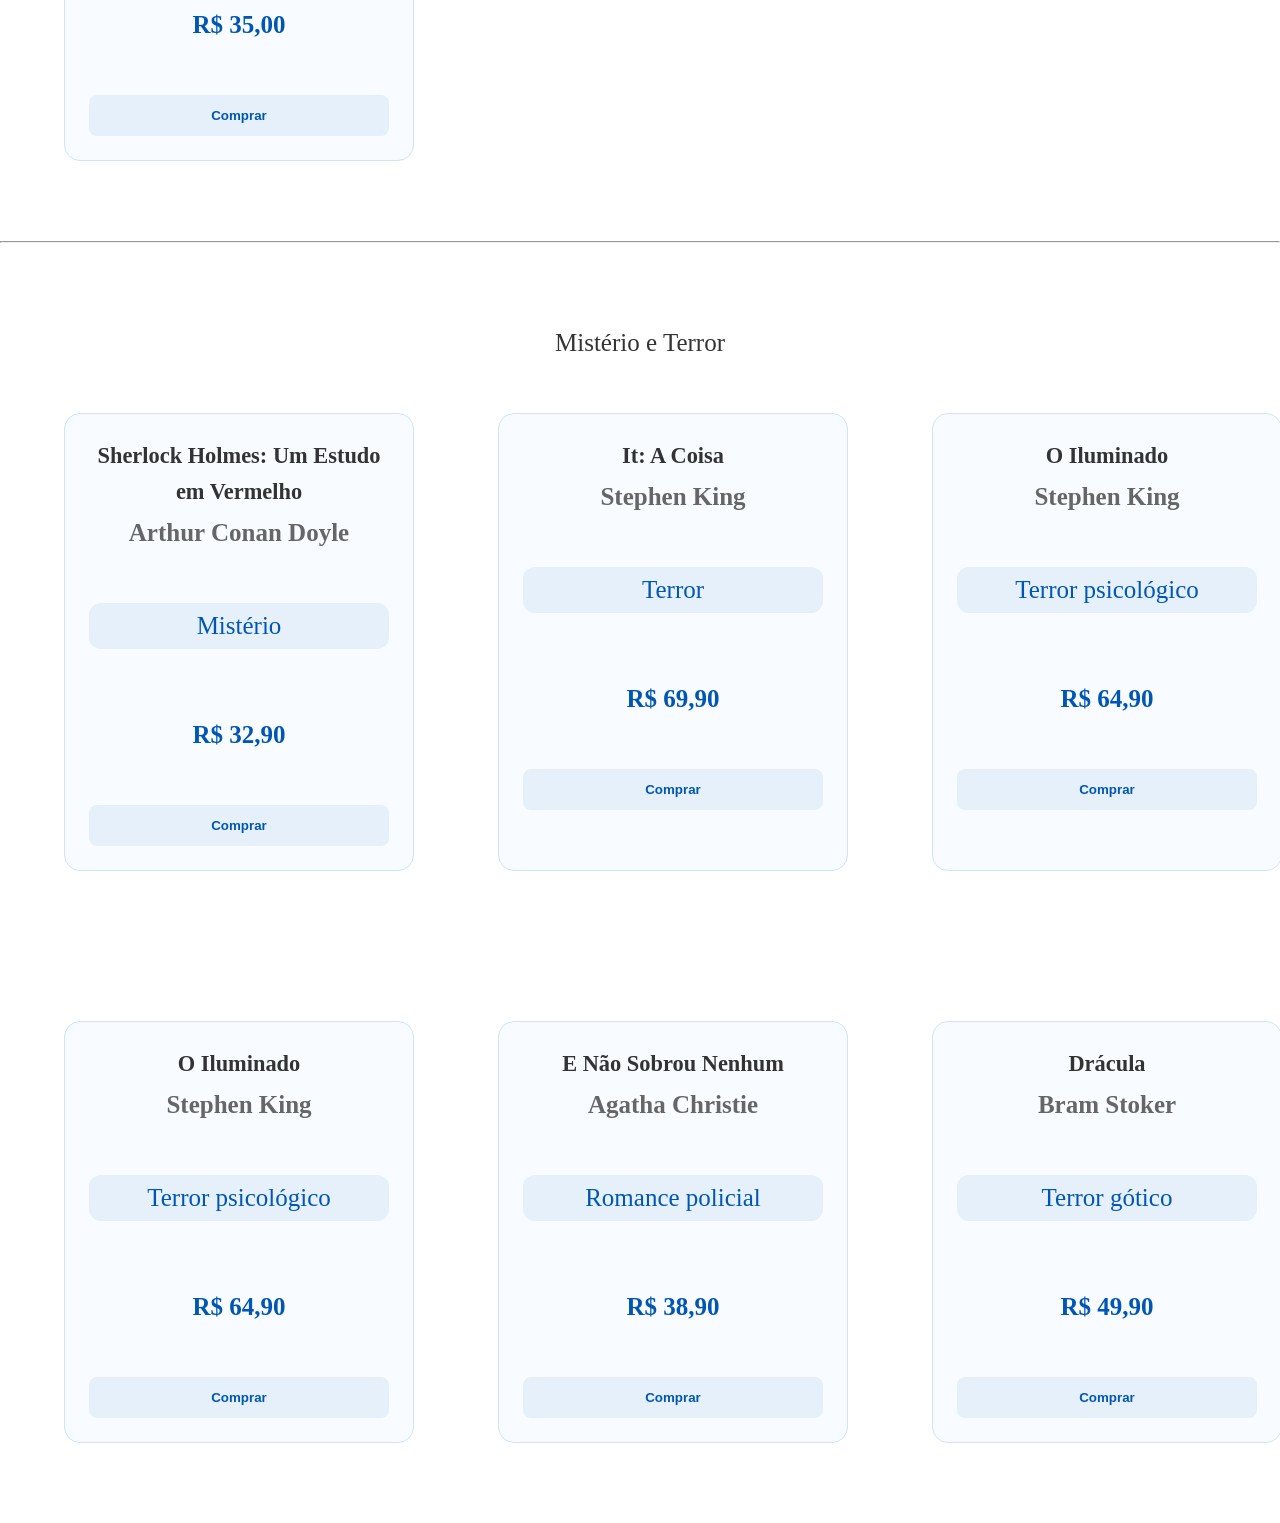
==== commit 2c96ade1: "catalogo quase pronto" ====
--- a/catalogo.html
+++ b/catalogo.html
@@ -12,8 +12,7 @@
         <nav>
             <ul>
                 <li><a href="index.html">Início</a></li>
-                <li><a href="catalogo.html">Catálogo</a></li>
-                <li><a href="#">Sobre nós</a></li>
+                <li><a href="sobre.html">Sobre nós</a></li>
             </ul>
         </nav>
         <button class="btn-primary">Cadastrar</button>
@@ -33,7 +32,7 @@
             <p>Romance</p>
             <div class="servicos">
                 <div class="card">
-                    <div class="card-img sem-imagem"></div>
+                    <img src="images/domcasmurro.png" alt="">
                     <h3>Dom Casmurro</h3>
                     <p class="author">Machado de Assis</p>
                     <p class="genre">Romance clássico</p>
@@ -41,7 +40,7 @@
                     <button class="btn-card">Comprar</button>
                 </div>
                 <div class="card">
-                    <div class="card-img sem-imagem"></div>
+                    <img src="images/capitaes.png" alt="">
                     <h3>Capitães da Areia</h3>
                     <p class="author">Jorge Amado</p>
                     <p class="genre">Romance social</p>
@@ -49,7 +48,7 @@
                     <button class="btn-card">Comprar</button>
                 </div>
                 <div class="card">
-                    <div class="card-img sem-imagem"></div>
+                    <img src="images/clarice.png" alt="">
                     <h3>A Hora da Estrela</h3>
                     <p class="author">Clarice Lispector</p>
                     <p class="genre">Romance psicológico</p>
@@ -57,7 +56,7 @@
                     <button class="btn-card">Comprar</button>
                 </div>
                 <div class="card">
-                    <div class="card-img sem-imagem"></div>
+                    <img src="images/orgulho.png" alt="">
                     <h3>Orgulho e Preconceito</h3>
                     <p class="author">Jane Austen</p>
                     <p class="genre">Romance de época</p>
@@ -65,7 +64,7 @@
                     <button class="btn-card">Comprar</button>
                 </div>
                 <div class="card">
-                    <div class="card-img sem-imagem"></div>
+                    <img src="images/memorias.png" alt="">
                     <h3>Memórias Póstumas de Brás Cubas</h3>
                     <p class="author">Machado de Assis</p>
                     <p class="genre">Romance satírico</p>
@@ -73,7 +72,7 @@
                     <button class="btn-card">Comprar</button>
                 </div>
                 <div class="card">
-                    <div class="card-img sem-imagem"></div>
+                    <img src="images/grande.png" alt="">
                     <h3>Grande Sertão: Veredas</h3>
                     <p class="author">Guimarães Rosa</p>
                     <p class="genre">Romance regionalista</p>
@@ -81,7 +80,7 @@
                     <button class="btn-card">Comprar</button>
                 </div>
                 <div class="card">
-                    <div class="card-img sem-imagem"></div>
+                    <img src="images/amor.png" alt="">
                     <h3>Amor de Perdição</h3>
                     <p class="author">Camilo Castelo Branco</p>
                     <p class="genre">Romance ultrarromântico</p>
@@ -89,7 +88,7 @@
                     <button class="btn-card">Comprar</button>
                 </div>
                 <div class="card">
-                    <div class="card-img sem-imagem"></div>
+                    <img src="images/razao.png" alt="">
                     <h3>Razão e Sensibilidade</h3>
                     <p class="author">Jane Austen</p>
                     <p class="genre">Romance de época</p>
@@ -97,7 +96,7 @@
                     <button class="btn-card">Comprar</button>
                 </div>
                 <div class="card">
-                    <div class="card-img sem-imagem"></div>
+                    <img src="images/senhora.png" alt="">
                     <h3>Senhora</h3>
                     <p class="author">José de Alencar</p>
                     <p class="genre">Romance urbano</p>
@@ -113,7 +112,7 @@
             <p>Clássicos e Movimentos Literários</p>
             <div class="servicos">
                 <div class="card">
-                    <div class="card-img sem-imagem"></div>
+                    <img src="images/cortiço.png" alt="">
                     <h3>O Cortiço</h3>
                     <p class="author">Aluísio Azevedo</p>
                     <p class="genre">Naturalismo</p>
@@ -121,7 +120,7 @@
                     <button class="btn-card">Comprar</button>
                 </div>
                 <div class="card">
-                    <div class="card-img sem-imagem"></div>
+                    <img src="images/vidassecas.png" alt="">
                     <h3>Vidas Secas</h3>
                     <p class="author">Graciliano Ramos</p>
                     <p class="genre">Modernismo</p>
@@ -129,7 +128,7 @@
                     <button class="btn-card">Comprar</button>
                 </div>
                 <div class="card">
-                    <div class="card-img sem-imagem"></div>
+                    <img src="images/ateneu.png" alt="">
                     <h3>O Ateneu</h3>
                     <p class="author">Raul Pompéia</p>
                     <p class="genre">Realismo/Naturalismo</p>
@@ -137,7 +136,7 @@
                     <button class="btn-card">Comprar</button>
                 </div>
                 <div class="card">
-                    <div class="card-img sem-imagem"></div>
+                    <img src="images/macunaima.png" alt="">
                     <h3>Macunaíma</h3>
                     <p class="author">Mário de Andrade</p>
                     <p class="genre">Modernismo</p>
@@ -145,7 +144,7 @@
                     <button class="btn-card">Comprar</button>
                 </div>
                 <div class="card">
-                    <div class="card-img sem-imagem"></div>
+                    <img src="images/inocencia.png" alt="">
                     <h3>Inocência</h3>
                     <p class="author">Visconde de Taunay</p>
                     <p class="genre">Romantismo regional</p>
@@ -161,7 +160,7 @@
             <p>Fantasia</p>
             <div class="servicos">
                 <div class="card">
-                    <div class="card-img sem-imagem"></div>
+                    <img src="images/osenhor.png" alt="">
                     <h3>O Senhor dos Anéis</h3>
                     <p class="author">J. R. R. Tolkien</p>
                     <p class="genre">Fantasia épica</p>
@@ -169,7 +168,7 @@
                     <button class="btn-card">Comprar</button>
                 </div>
                 <div class="card">
-                    <div class="card-img sem-imagem"></div>
+                    <img src="images/hobbit.png" alt="">
                     <h3>O Hobbit</h3>
                     <p class="author">J. R. R. Tolkien</p>
                     <p class="genre">Fantasia</p>
@@ -177,7 +176,7 @@
                     <button class="btn-card">Comprar</button>
                 </div>
                 <div class="card">
-                    <div class="card-img sem-imagem"></div>
+                    <img src="images/aguerra.png" alt="">
                     <h3>A Guerra dos Tronos</h3>
                     <p class="author">George R. R. Martin</p>
                     <p class="genre">Fantasia épica</p>
@@ -185,7 +184,7 @@
                     <button class="btn-card">Comprar</button>
                 </div>
                 <div class="card">
-                    <div class="card-img sem-imagem"></div>
+                    <img src="images/vento.png" alt="">
                     <h3>O Nome do Vento</h3>
                     <p class="author">Patrick Rothfuss</p>
                     <p class="genre">Fantasia heroica</p>
@@ -193,7 +192,7 @@
                     <button class="btn-card">Comprar</button>
                 </div>
                 <div class="card">
-                    <div class="card-img sem-imagem"></div>
+                    <img src="images/ascronicas.png" alt="">
                     <h3>As Crônicas de Nárnia</h3>
                     <p class="author">C. S. Lewis</p>
                     <p class="genre">Fantasia infantojuvenil</p>
@@ -201,7 +200,7 @@
                     <button class="btn-card">Comprar</button>
                 </div>
                 <div class="card">
-                    <div class="card-img sem-imagem"></div>
+                    <img src="images/caminho.png" alt="">
                     <h3>Caminho dos Reis</h3>
                     <p class="author">Brandon Sanderson</p>
                     <p class="genre">Alta fantasia</p>
@@ -217,7 +216,7 @@
             <p>Ficção, Filosofia e Distopia</p>
             <div class="servicos">
                 <div class="card">
-                    <div class="card-img sem-imagem"></div>
+                    <img src="images/alquimista.png" alt="">
                     <h3>O Alquimista</h3>
                     <p class="author">Paulo Coelho</p>
                     <p class="genre">Ficção filosófica</p>
@@ -225,7 +224,7 @@
                     <button class="btn-card">Comprar</button>
                 </div>
                 <div class="card">
-                    <div class="card-img sem-imagem"></div>
+                    <img src="images/1984.png" alt="">
                     <h3>1984</h3>
                     <p class="author">George Orwell</p>
                     <p class="genre">Distopia</p>
@@ -233,7 +232,7 @@
                     <button class="btn-card">Comprar</button>
                 </div>
                 <div class="card">
-                    <div class="card-img sem-imagem"></div>
+                    <img src="images/metamorfose.png" alt="">
                     <h3>A Metamorfose</h3>
                     <p class="author">Franz Kafka</p>
                     <p class="genre">Ficção existencialista</p>
@@ -241,7 +240,7 @@
                     <button class="btn-card">Comprar</button>
                 </div>
                 <div class="card">
-                    <div class="card-img sem-imagem"></div>
+                    <img src="images/crime.png" alt="">
                     <h3>Crime e Castigo</h3>
                     <p class="author">Fiódor Dostoiévski</p>
                     <p class="genre">Romance filosófico</p>
@@ -249,15 +248,7 @@
                     <button class="btn-card">Comprar</button>
                 </div>
                 <div class="card">
-                    <div class="card-img sem-imagem"></div>
-                    <h3>Admiração Púrpura</h3>
-                    <p class="author">Bernardo Kucinski</p>
-                    <p class="genre">Ficção distópica</p>
-                    <p class="price">R$ 38,90</p>
-                    <button class="btn-card">Comprar</button>
-                </div>
-                <div class="card">
-                    <div class="card-img sem-imagem"></div>
+                    <img src="images/admiravel.png" alt="">
                     <h3>Admirável Mundo Novo</h3>
                     <p class="author">Aldous Huxley</p>
                     <p class="genre">Distopia</p>
@@ -265,7 +256,7 @@
                     <button class="btn-card">Comprar</button>
                 </div>
                 <div class="card">
-                    <div class="card-img sem-imagem"></div>
+                    <img src="images/faren.png" alt="">
                     <h3>Fahrenheit 451</h3>
                     <p class="author">Ray Bradbury</p>
                     <p class="genre">Ficção científica</p>
@@ -273,7 +264,7 @@
                     <button class="btn-card">Comprar</button>
                 </div>
                 <div class="card">
-                    <div class="card-img sem-imagem"></div>
+                    <img src="images/estrangeiro.png" alt="">
                     <h3>O Estrangeiro</h3>
                     <p class="author">Albert Camus</p>
                     <p class="genre">Ficção existencialista</p>
@@ -289,7 +280,7 @@
             <p>Mistério e Terror</p>
             <div class="servicos">
                 <div class="card">
-                    <div class="card-img sem-imagem"></div>
+                    <img src="" alt="">
                     <h3>Sherlock Holmes: Um Estudo em Vermelho</h3>
                     <p class="author">Arthur Conan Doyle</p>
                     <p class="genre">Mistério</p>
@@ -297,7 +288,7 @@
                     <button class="btn-card">Comprar</button>
                 </div>
                 <div class="card">
-                    <div class="card-img sem-imagem"></div>
+                    <img src="" alt="">
                     <h3>It: A Coisa</h3>
                     <p class="author">Stephen King</p>
                     <p class="genre">Terror</p>
@@ -305,7 +296,7 @@
                     <button class="btn-card">Comprar</button>
                 </div>
                 <div class="card">
-                    <div class="card-img sem-imagem"></div>
+                    <img src="" alt="">
                     <h3>O Iluminado</h3>
                     <p class="author">Stephen King</p>
                     <p class="genre">Terror psicológico</p>
@@ -313,7 +304,7 @@
                     <button class="btn-card">Comprar</button>
                 </div>
                 <div class="card">
-                    <div class="card-img sem-imagem"></div>
+                    <img src="" alt="">
                     <h3>O Iluminado</h3>
                     <p class="author">Stephen King</p>
                     <p class="genre">Terror psicológico</p>
@@ -321,7 +312,7 @@
                     <button class="btn-card">Comprar</button>
                 </div>
                 <div class="card">
-                    <div class="card-img sem-imagem"></div>
+                    <img src="" alt="">
                     <h3>E Não Sobrou Nenhum</h3>
                     <p class="author">Agatha Christie</p>
                     <p class="genre">Romance policial</p>
@@ -329,7 +320,7 @@
                     <button class="btn-card">Comprar</button>
                 </div>
                 <div class="card">
-                    <div class="card-img sem-imagem"></div>
+                    <img src="" alt="">
                     <h3>Drácula</h3>
                     <p class="author">Bram Stoker</p>
                     <p class="genre">Terror gótico</p>
--- a/style.css
+++ b/style.css
@@ -103,6 +103,7 @@
     flex-direction: column;
     align-items: center;
     justify-content: center;
+    margin-bottom: 50px;
 }
 
 .inicio h1 {
@@ -244,4 +245,26 @@
 #input-busca:focus {
     border-color: #0056b3;
     box-shadow: 0px 6px 24px rgba(0, 86, 179, 0.1);
-}
+}     
+.sobre {
+    display: flex;
+    align-items: center;
+    justify-content: center;
+    font-size: 25px;
+    flex-direction: column;
+}
+.sobre p{
+    border: 1px solid var(--border-color);
+    border-radius: 16px;
+    padding: 1.5rem;
+    text-align: center;
+    width: 50%; 
+    margin-bottom: 50px;
+}    
+.sobre p:hover{
+    box-shadow: 0 10px 25px rgba(0, 86, 179, 0.1)
+}
+img{
+    height: 445;
+    width: 601;
+}
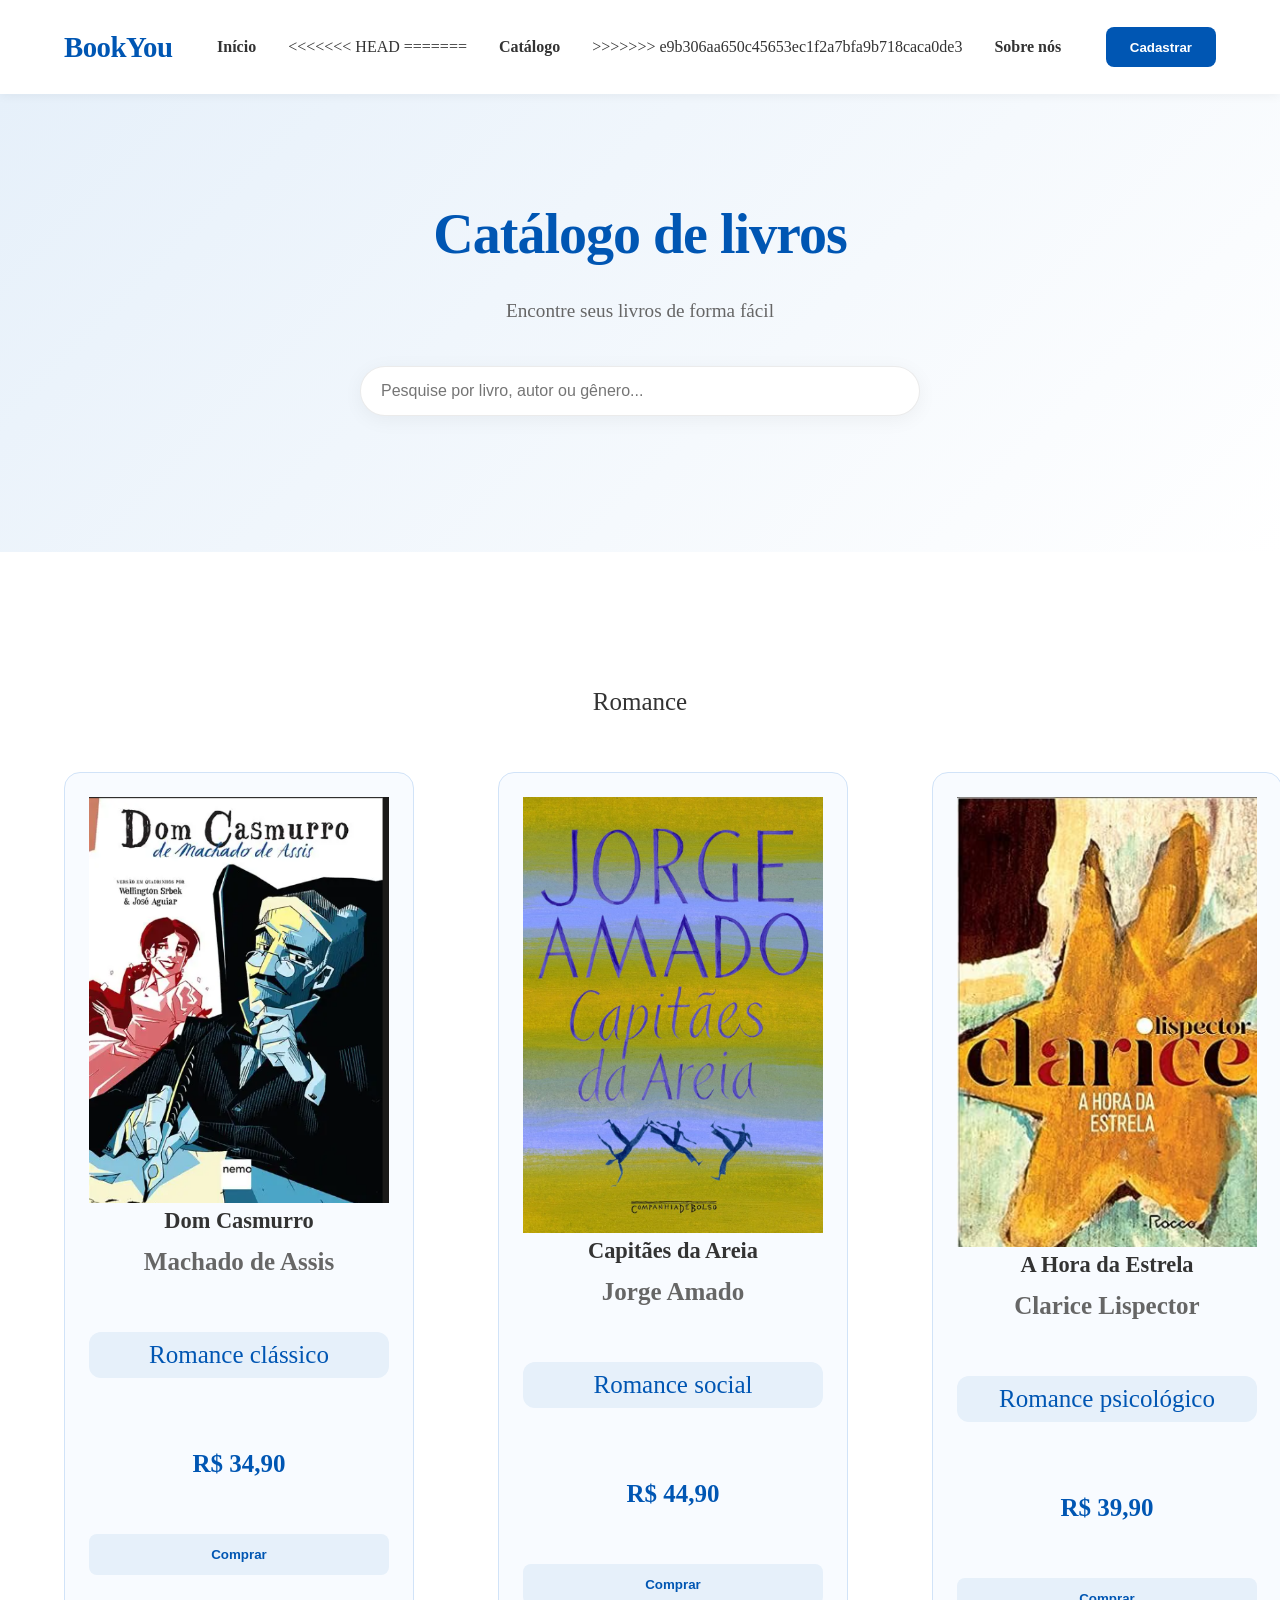
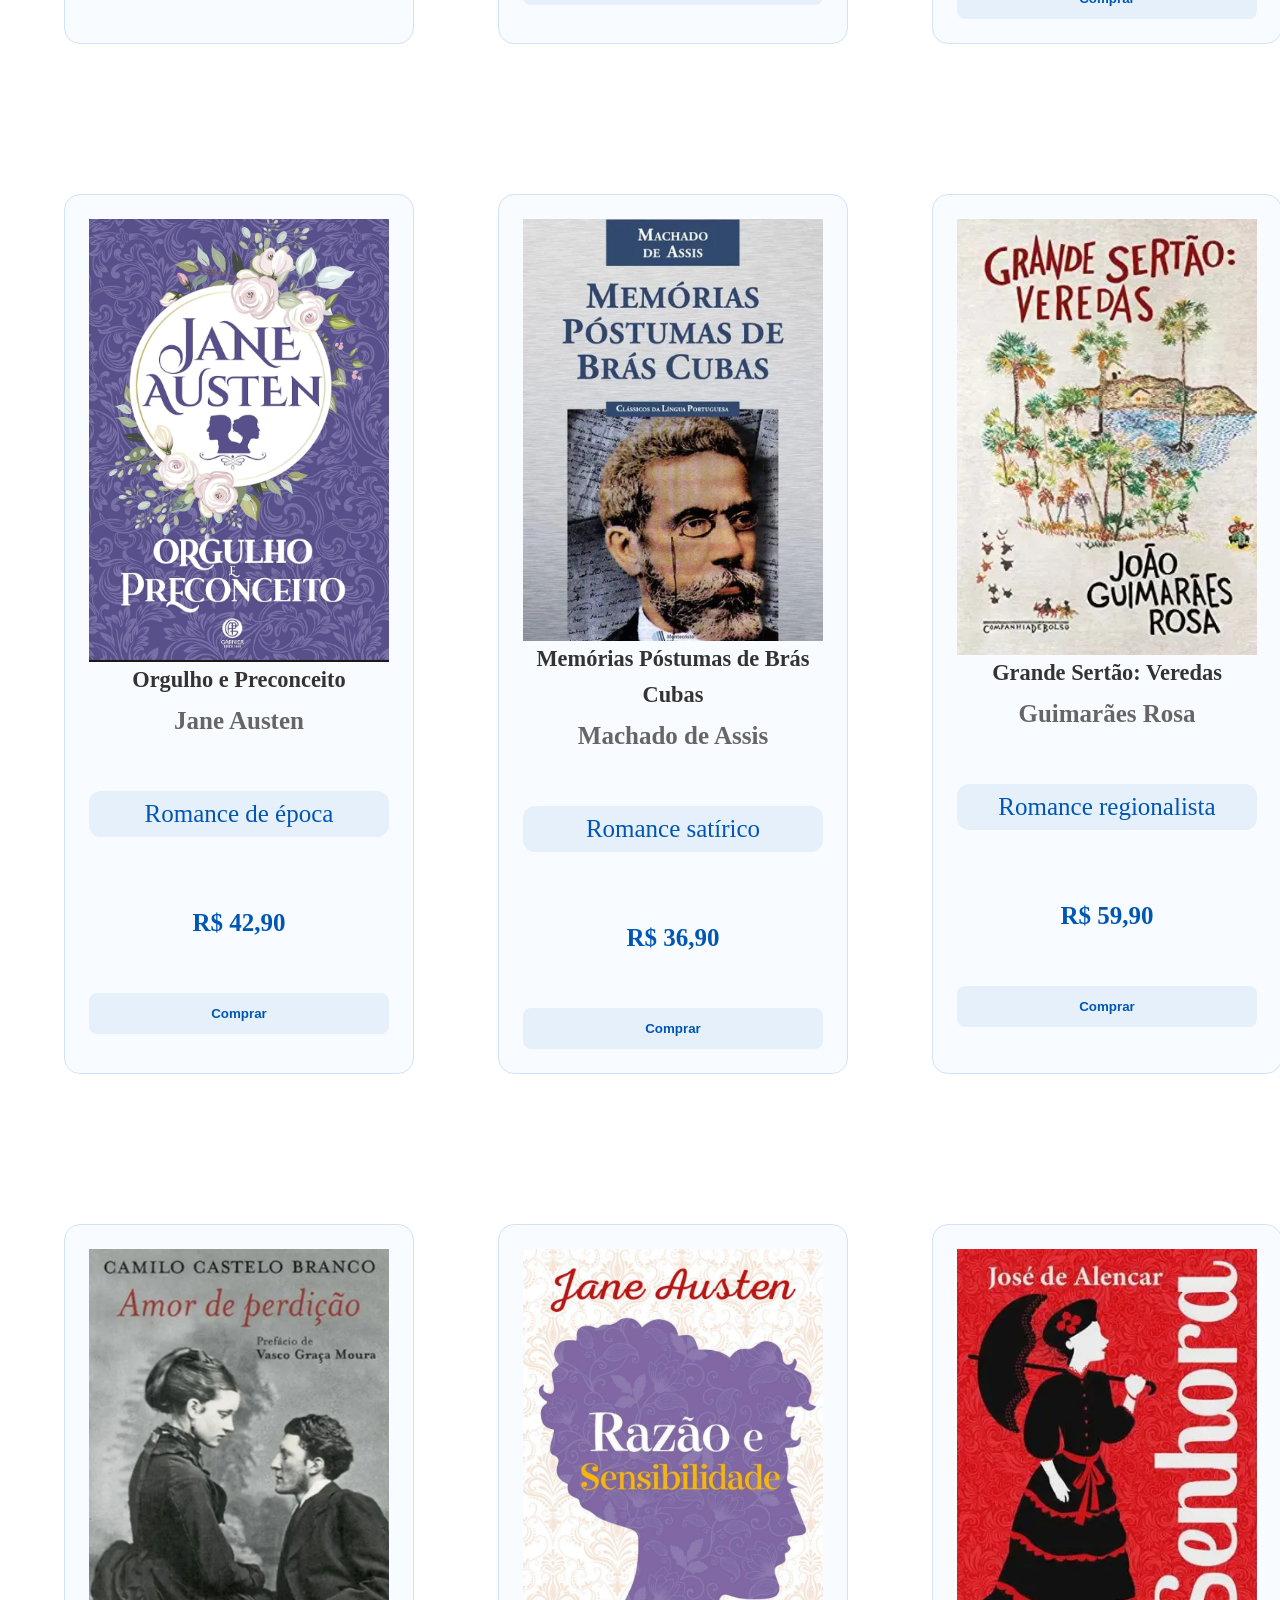
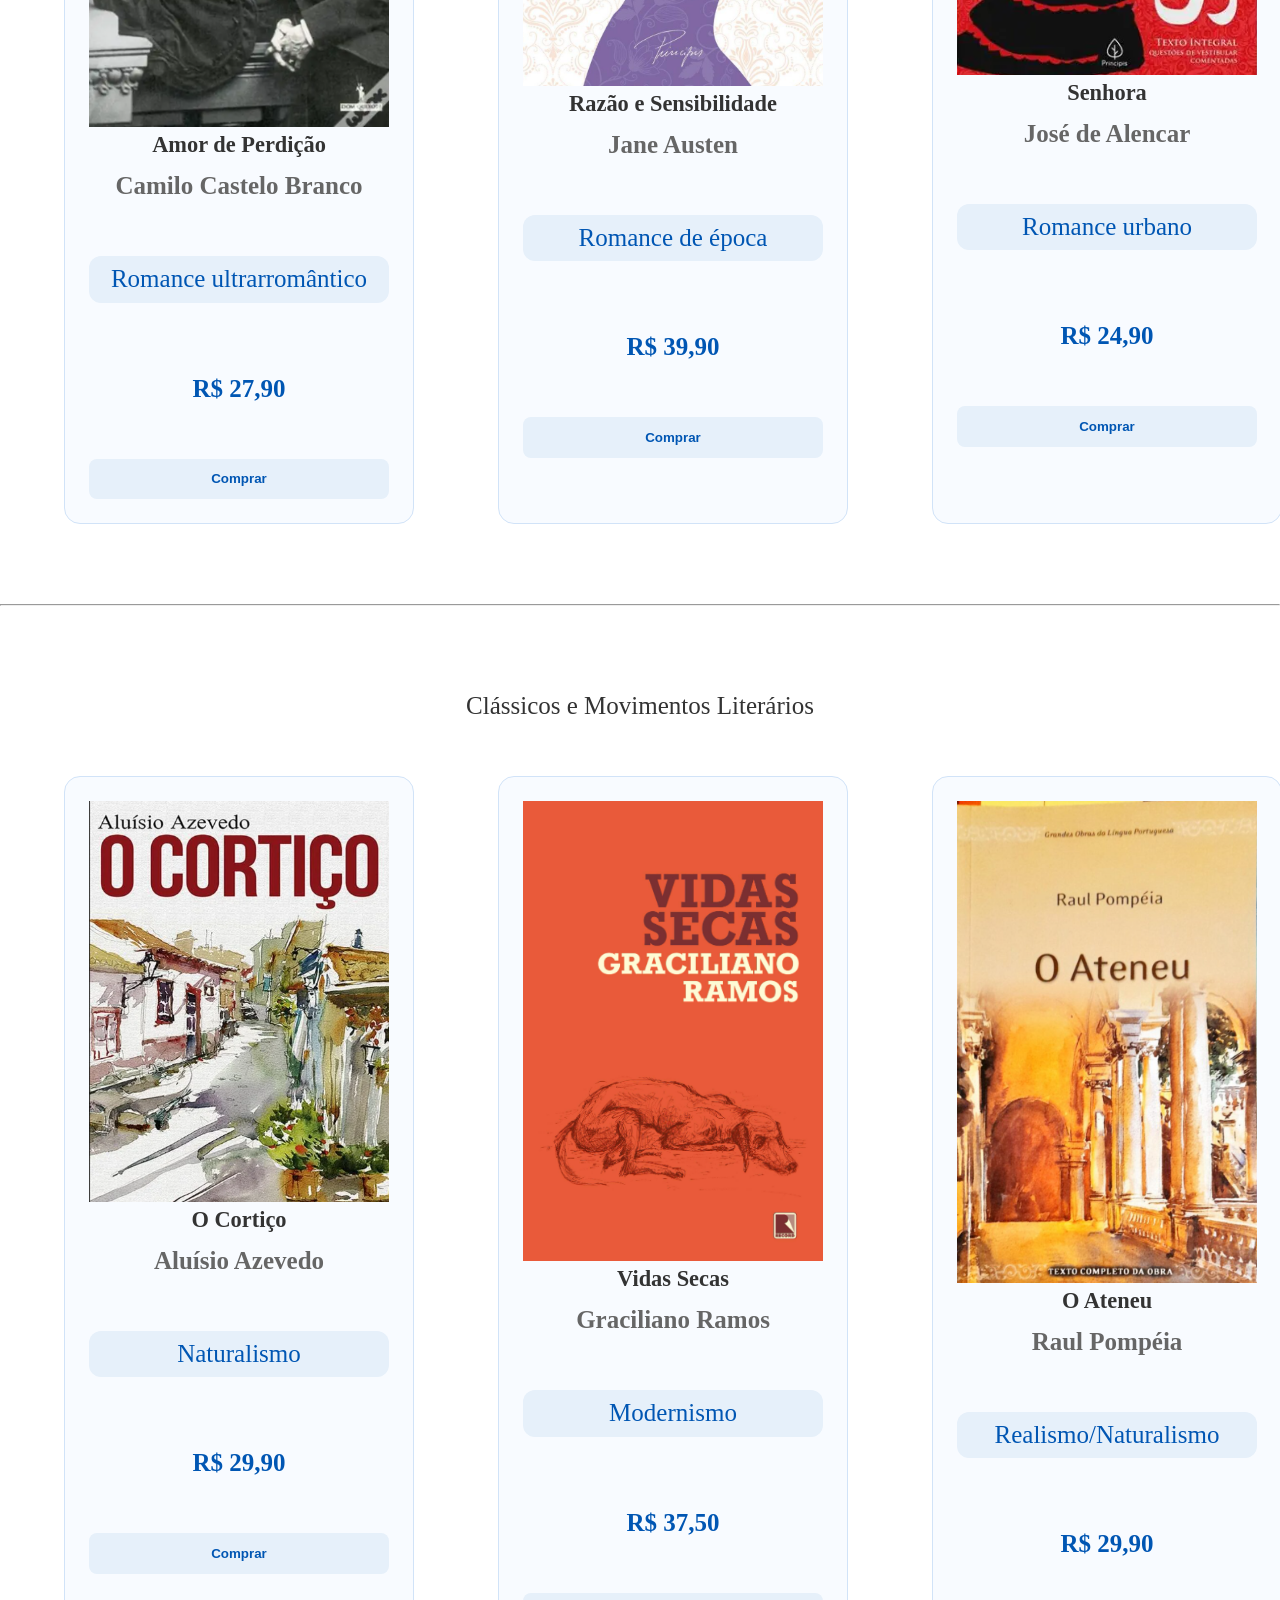
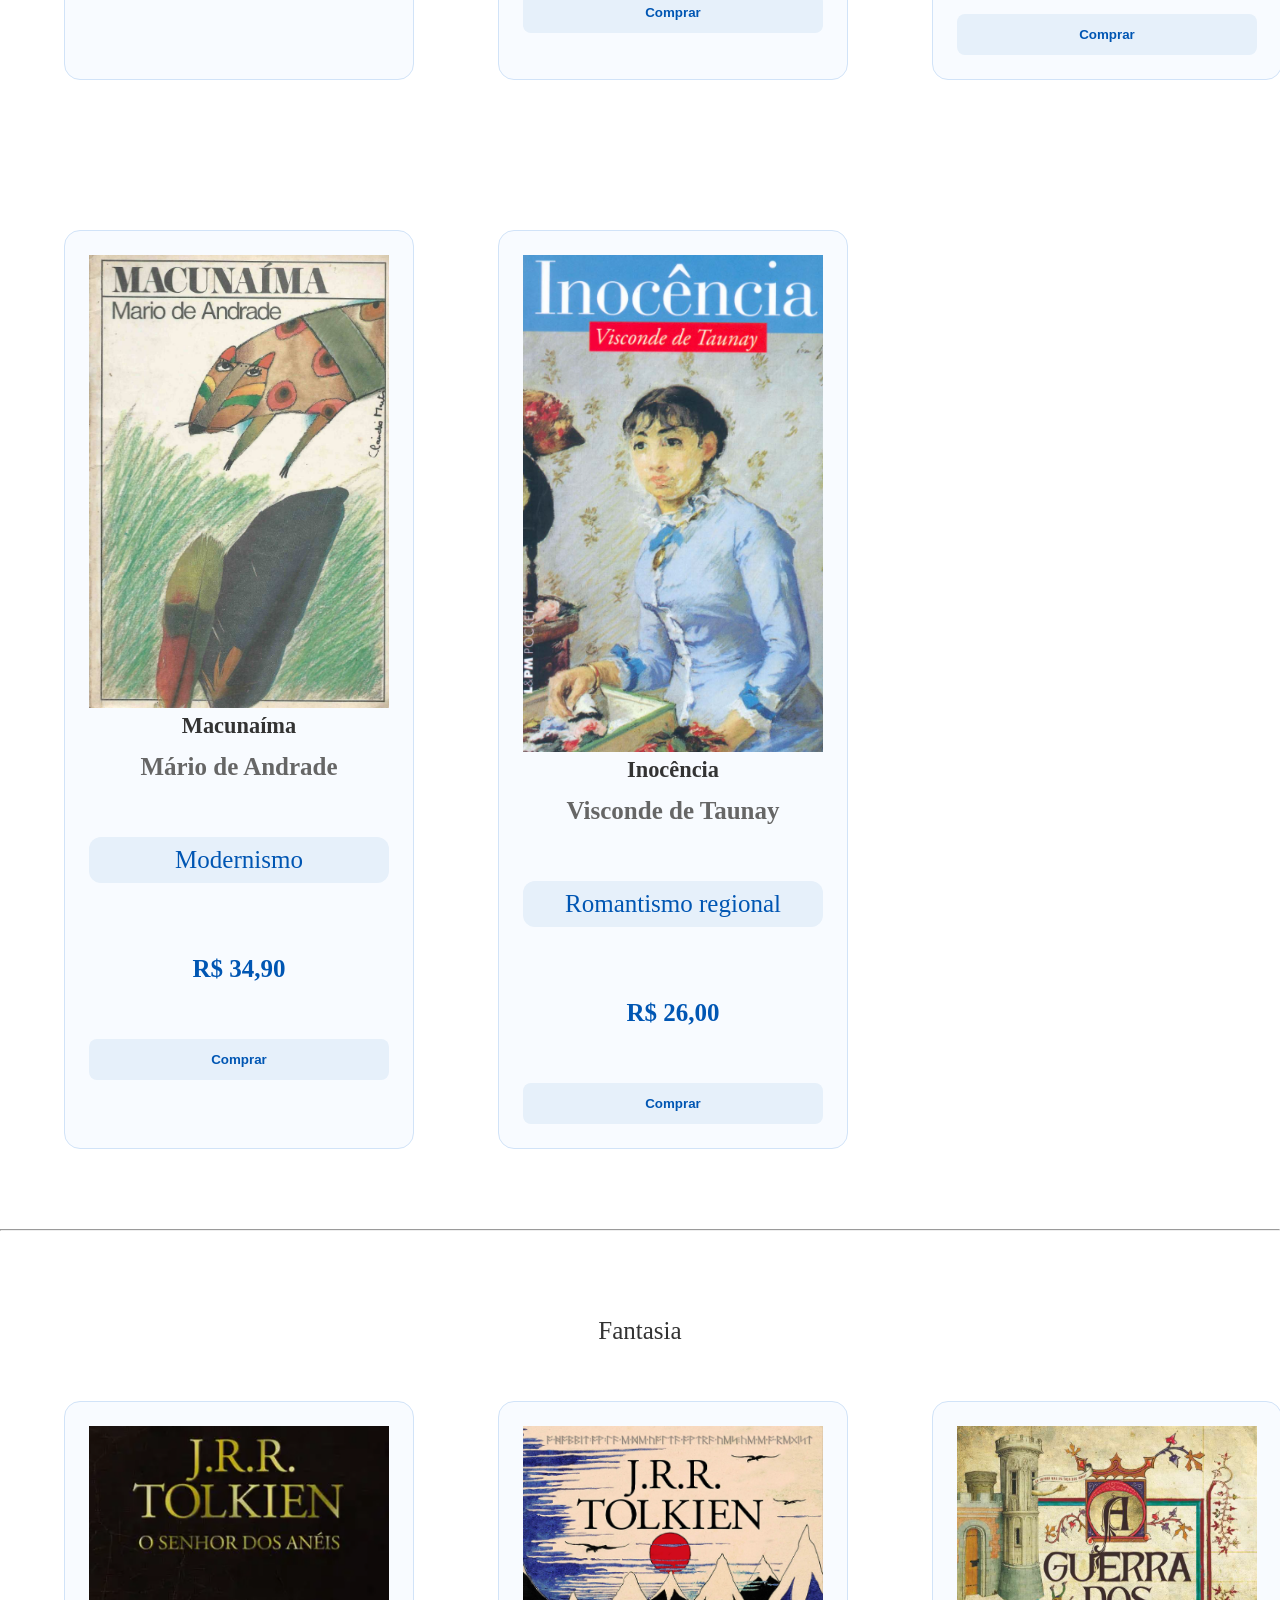
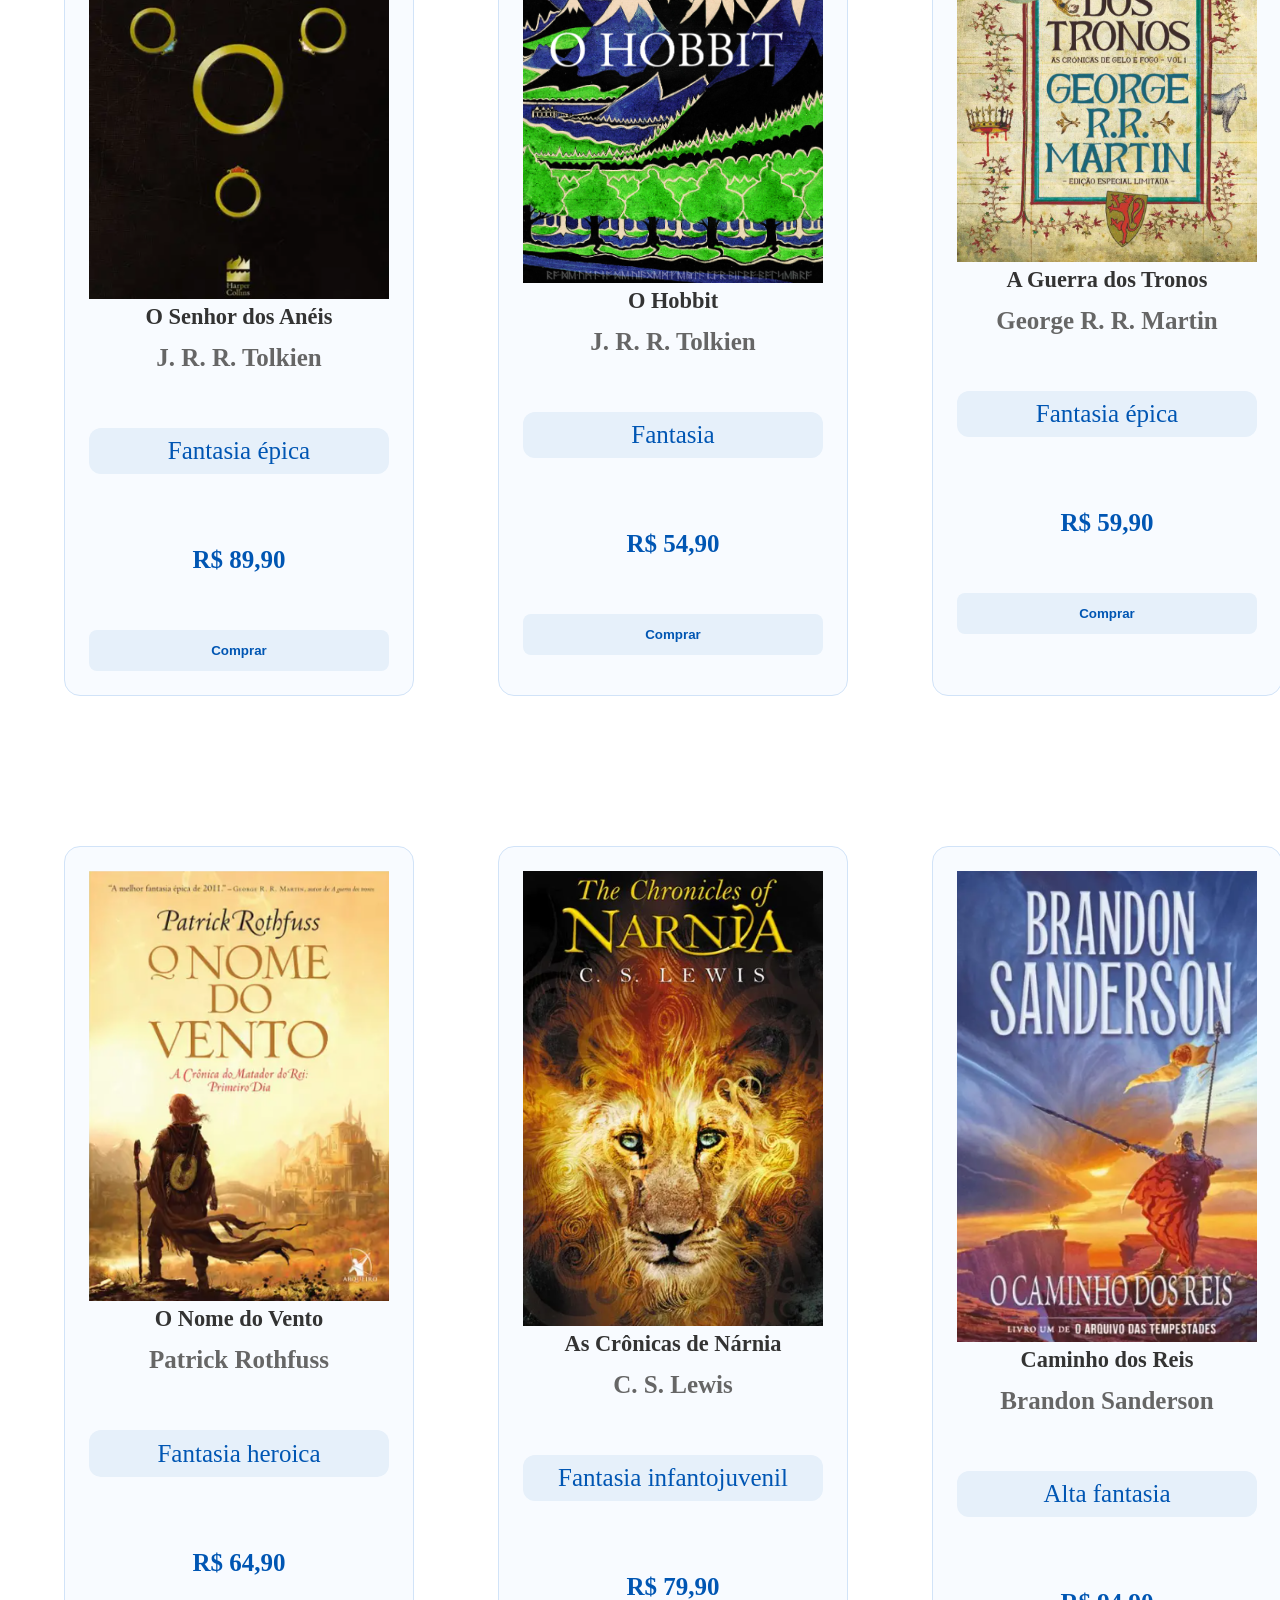
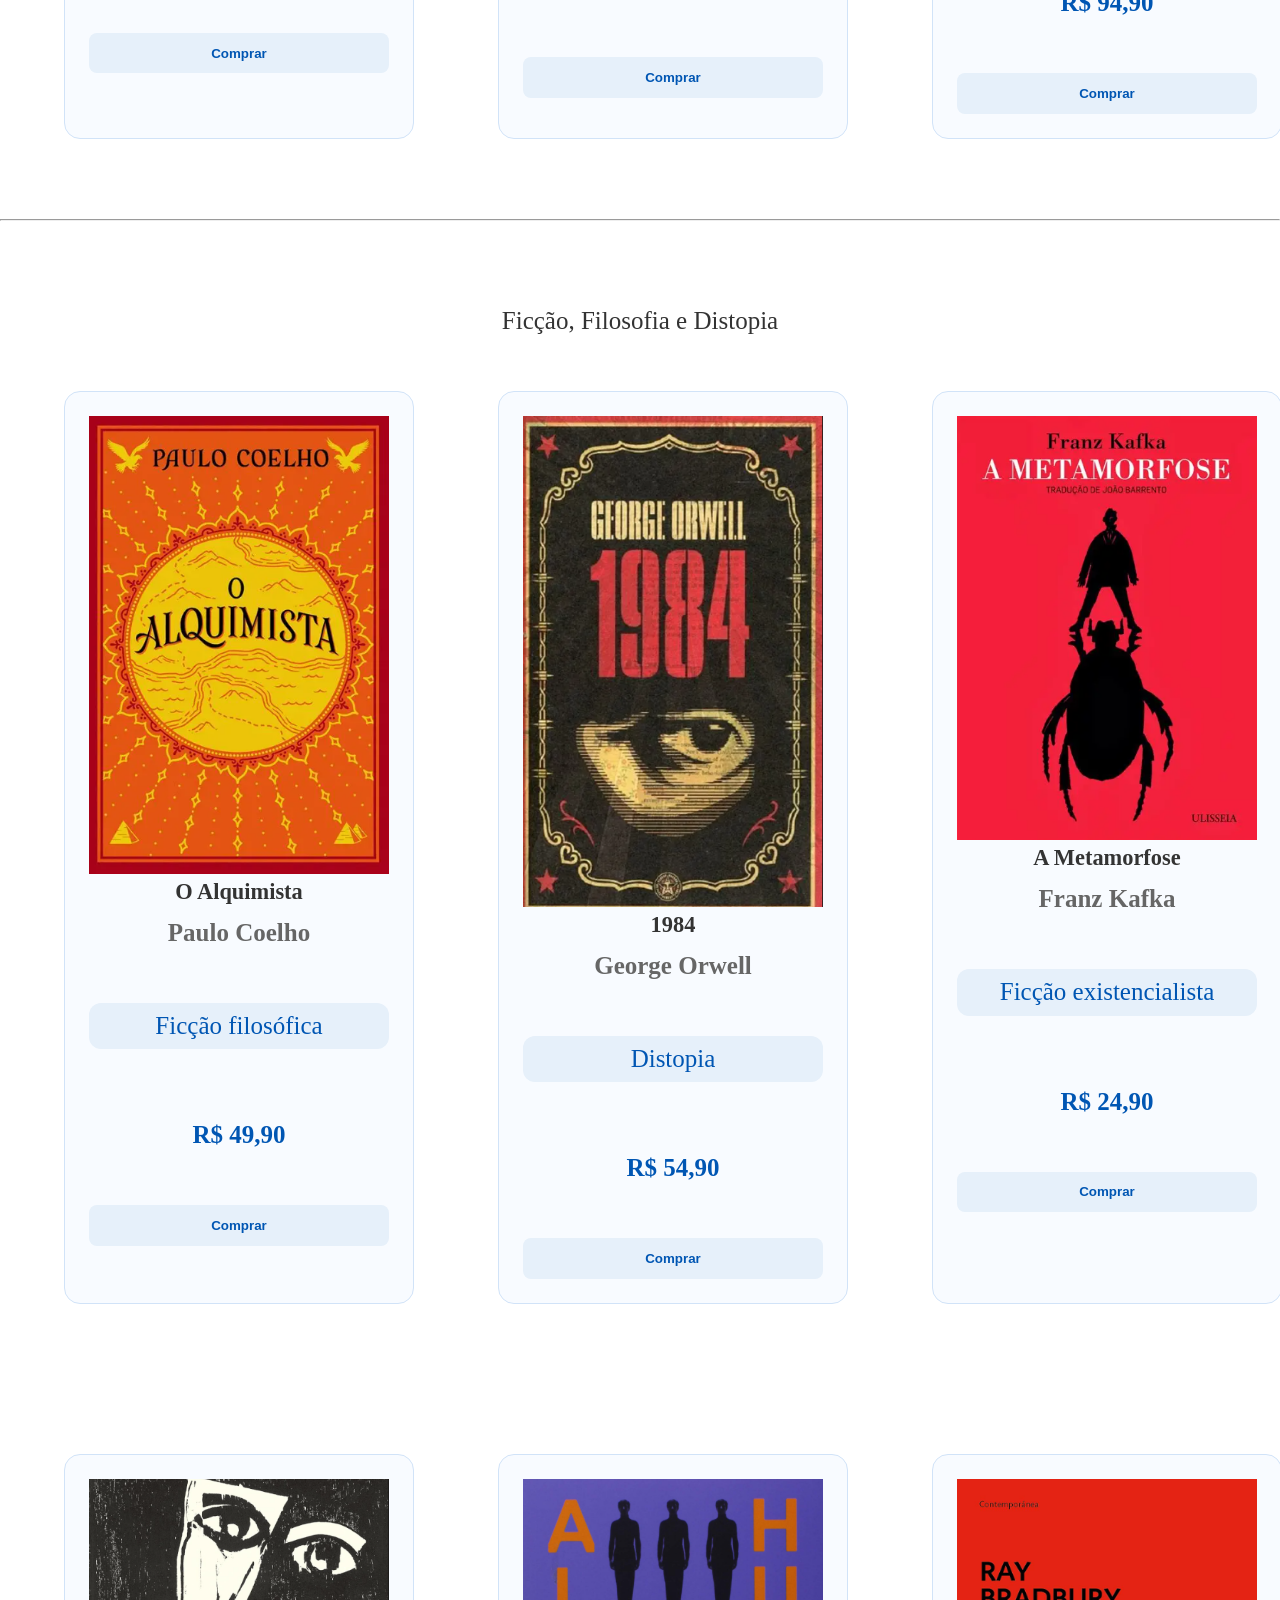
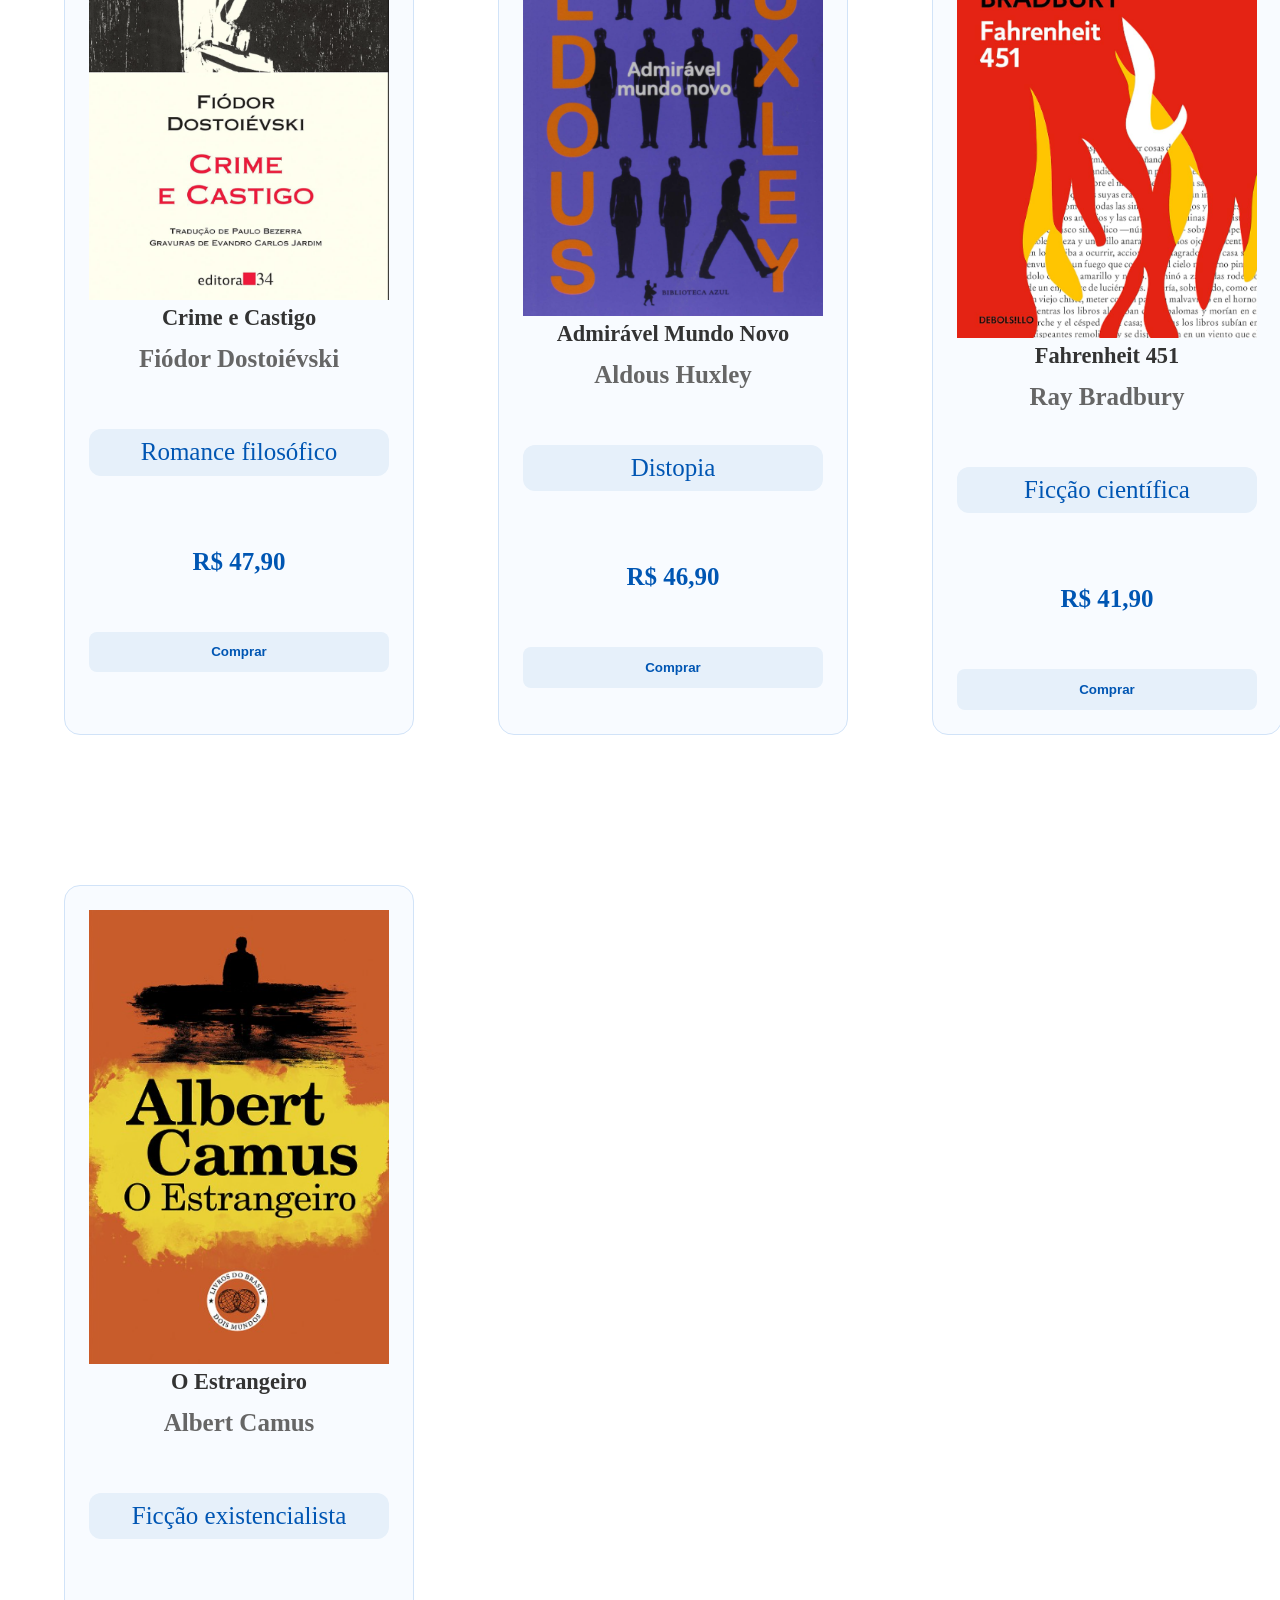
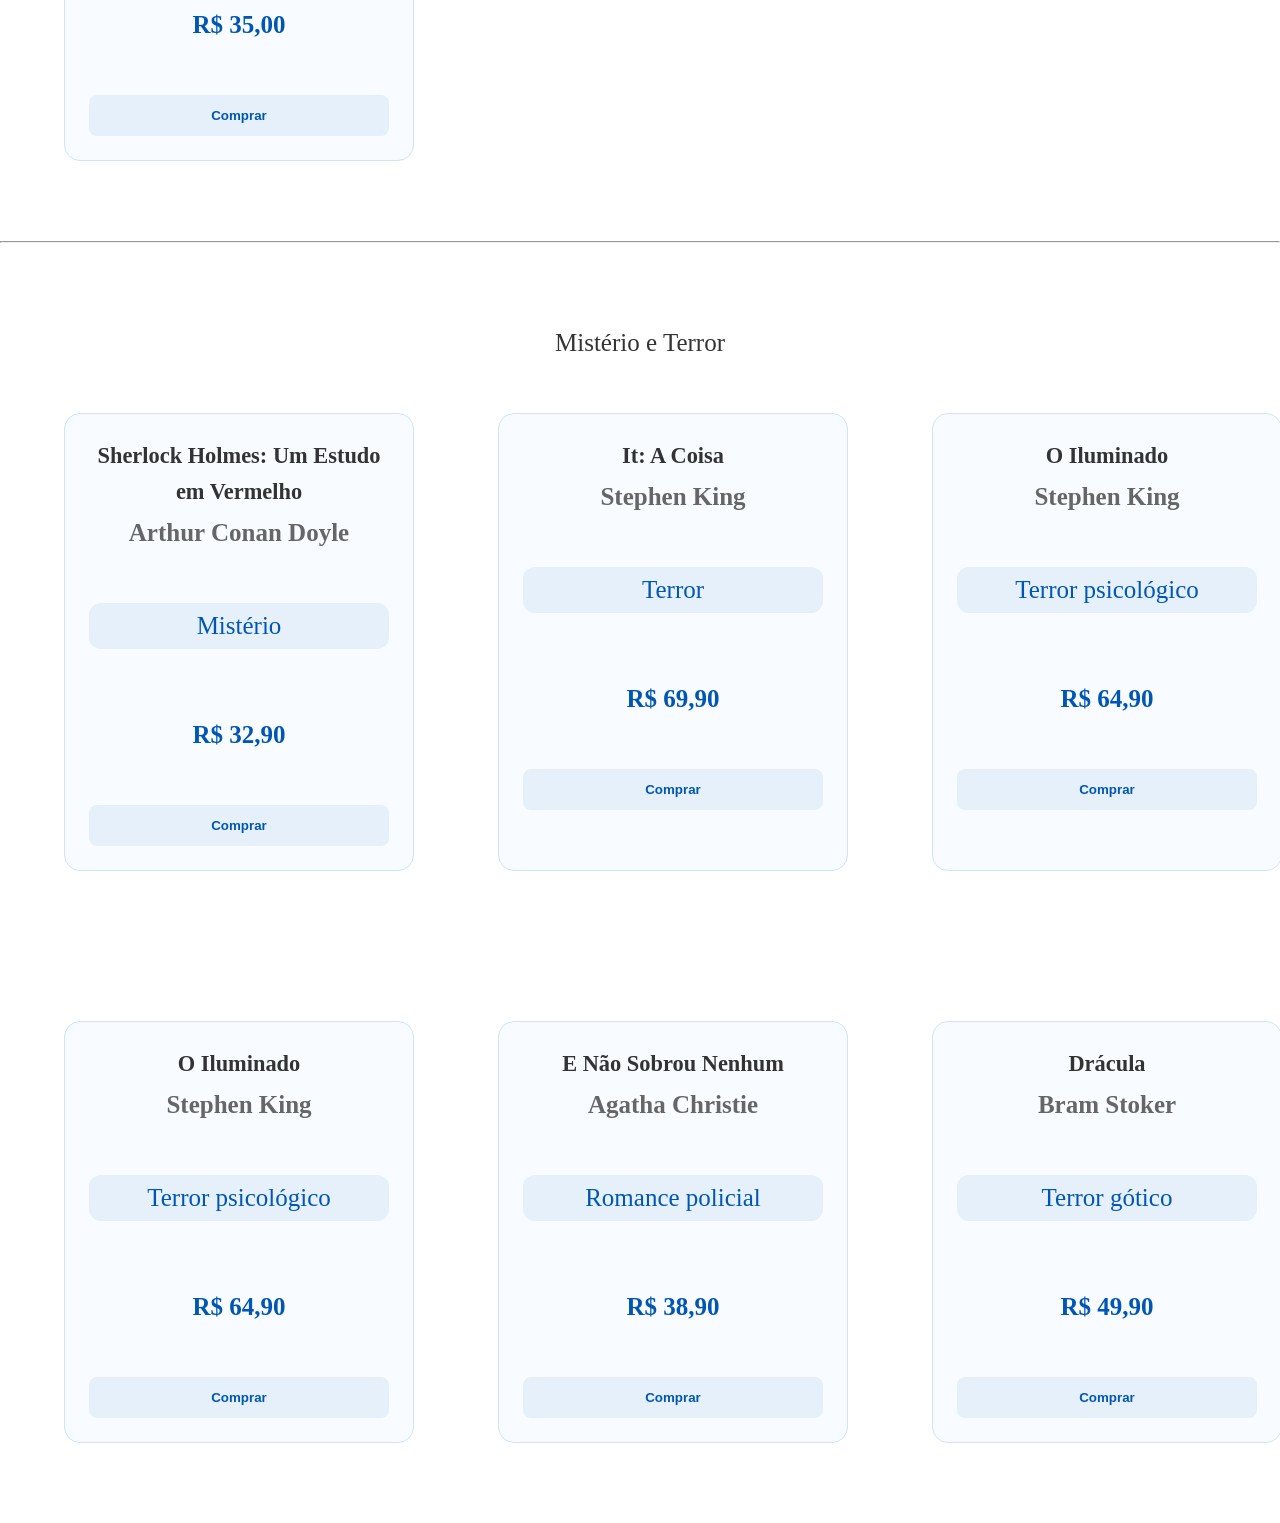
==== commit 40815f74: "fazendo merge catalogo-main" ====
--- a/catalogo.html
+++ b/catalogo.html
@@ -12,6 +12,10 @@
         <nav>
             <ul>
                 <li><a href="index.html">Início</a></li>
+<<<<<<< HEAD
+=======
+                <li><a href="catalogo.html">Catálogo</a></li>
+>>>>>>> e9b306aa650c45653ec1f2a7bfa9b718caca0de3
                 <li><a href="sobre.html">Sobre nós</a></li>
             </ul>
         </nav>
--- a/style.css
+++ b/style.css
@@ -131,7 +131,8 @@
     color: var(--primary-color);
     margin-bottom: 3rem;
 }
-.apresentacao p{
+
+.apresentacao p {
     text-align: center;
     font-size: 25px;
     margin-bottom: 50px;
@@ -141,7 +142,7 @@
     display: grid;
     grid-template-columns: repeat(auto-fit, minmax(280px, 1fr));
     gap: 2.5rem;
-    gap: 150px; 
+    gap: 150px;
 }
 
 /* Cards */
@@ -154,8 +155,8 @@
     transition: transform 0.3s ease, box-shadow 0.3s ease;
     display: flex;
     flex-direction: column;
-    width: 350px; 
-    
+    width: 350px;
+
 }
 
 .card:hover {
@@ -225,7 +226,8 @@
     justify-content: center;
     margin: 40px auto;
     width: 100%;
-    max-width: 600px; /* Limita a largura para ficar elegante */
+    max-width: 600px;
+    /* Limita a largura para ficar elegante */
     padding: 0 20px;
 }
 
@@ -234,9 +236,11 @@
     padding: 15px 20px;
     font-size: 16px;
     border: 1px solid rgba(0, 0, 0, 0.08);
-    border-radius: 30px; /* Deixa as bordas bem arredondadas */
+    border-radius: 30px;
+    /* Deixa as bordas bem arredondadas */
     background-color: #ffffff;
-    box-shadow: 0px 4px 20px rgba(0, 0, 0, 0.05); /* Sombra de relevo sutil */
+    box-shadow: 0px 4px 20px rgba(0, 0, 0, 0.05);
+    /* Sombra de relevo sutil */
     outline: none;
     transition: all 0.3s ease;
 }
@@ -253,6 +257,7 @@
     font-size: 25px;
     flex-direction: column;
 }
+<<<<<<< HEAD
 .sobre p{
     border: 1px solid var(--border-color);
     border-radius: 16px;
@@ -267,4 +272,56 @@
 img{
     height: 445;
     width: 601;
+=======
+
+/*Sobre nós*/
+.sobre-content {
+    max-width: 900px;
+    margin: 0 auto;
+    padding: 4rem 5%;
+}
+
+.sobre-content h2 {
+    color: var(--primary-color);
+    margin-bottom: 1.5rem;
+    font-size: 2rem;
+}
+
+.sobre-content p {
+    margin-bottom: 1.5rem;
+    font-size: 1.1rem;
+    color: var(--text-muted);
+    line-height: 1.8;
+}
+
+.missao-visao {
+    display: flex;
+    flex-wrap: wrap;
+    gap: 2rem;
+    margin-top: 3rem;
+}
+
+.missao,
+.visao {
+    flex: 1;
+    min-width: 300px;
+    background-color: var(--card-bg);
+    padding: 2.5rem;
+    border-radius: 12px;
+    border: 1px solid var(--border-color);
+    box-shadow: 0 4px 15px rgba(0, 0, 0, 0.03);
+    transition: transform 0.3s ease;
+}
+
+.missao:hover,
+.visao:hover {
+    transform: translateY(-5px);
+}
+
+.missao h3,
+.visao h3 {
+    color: var(--primary-color);
+    margin-bottom: 1rem;
+    font-size: 1.5rem;
+>>>>>>> e9b306aa650c45653ec1f2a7bfa9b718caca0de3
 }
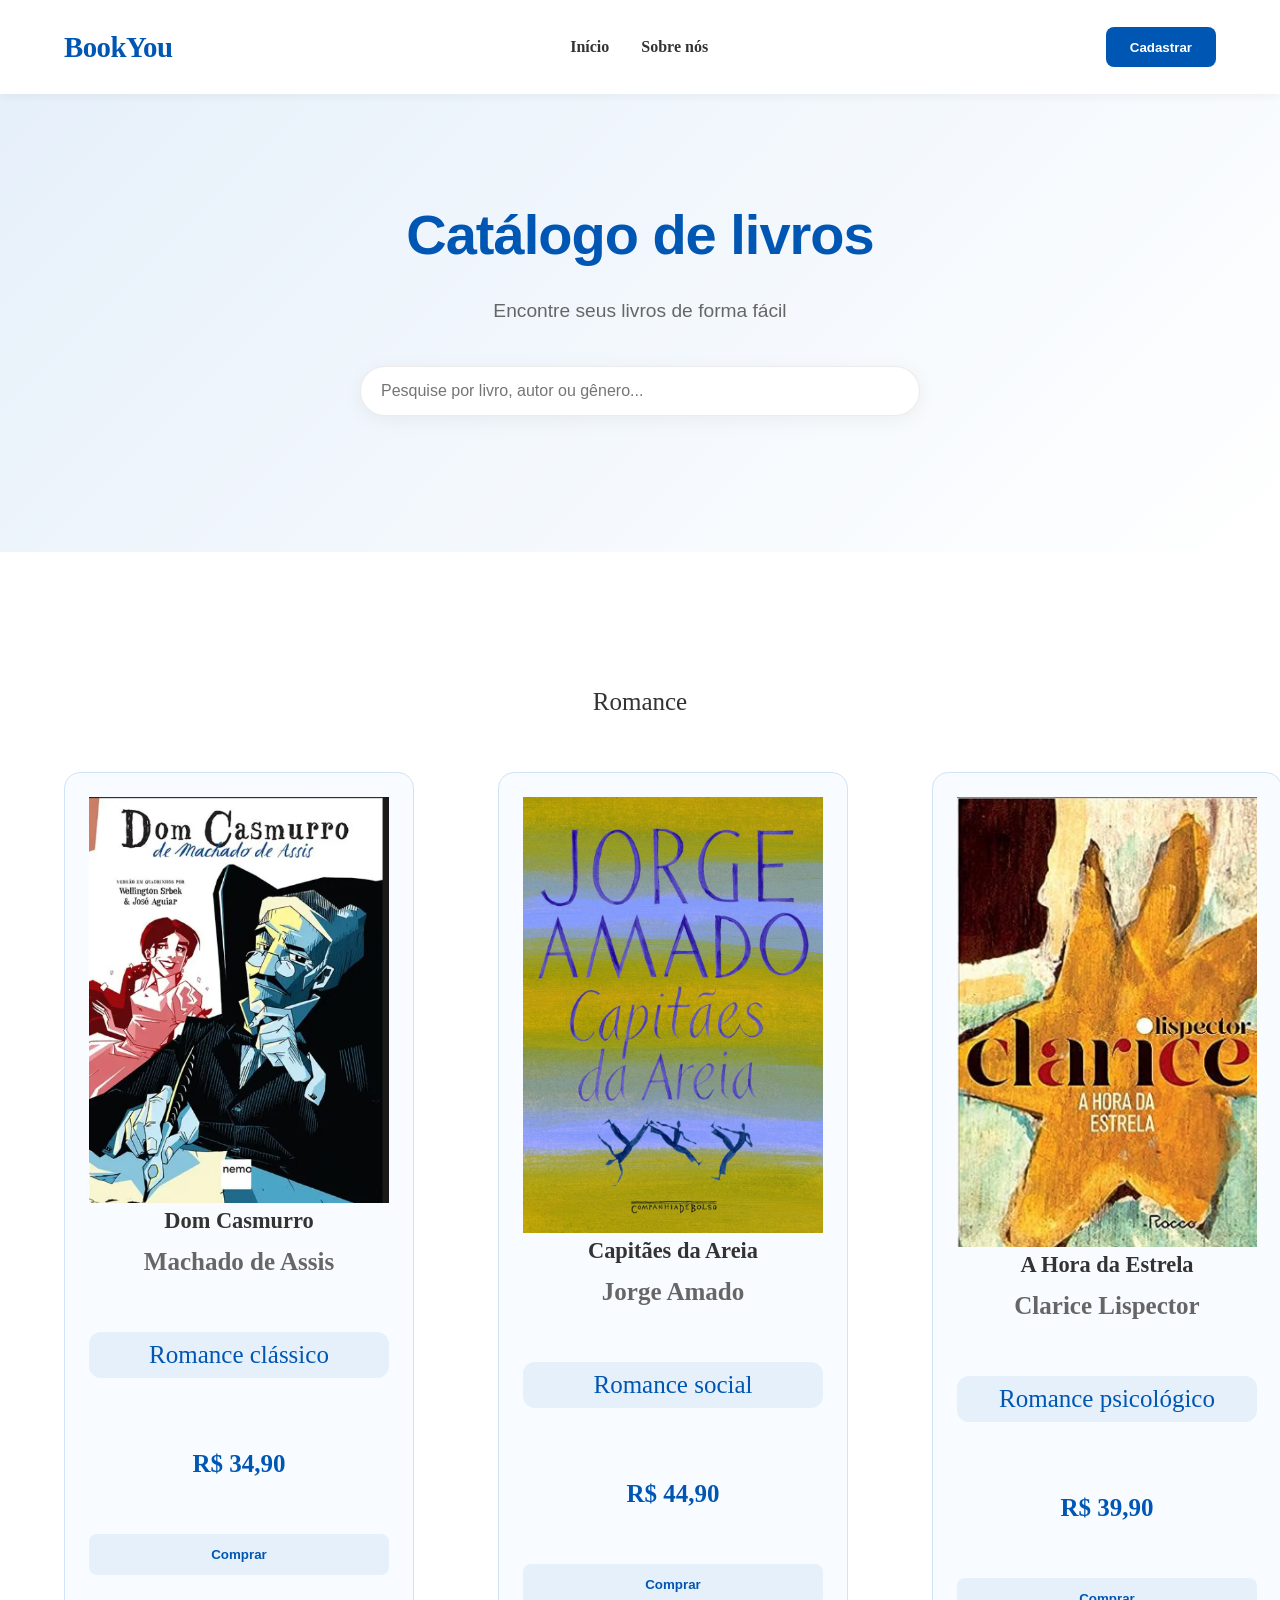
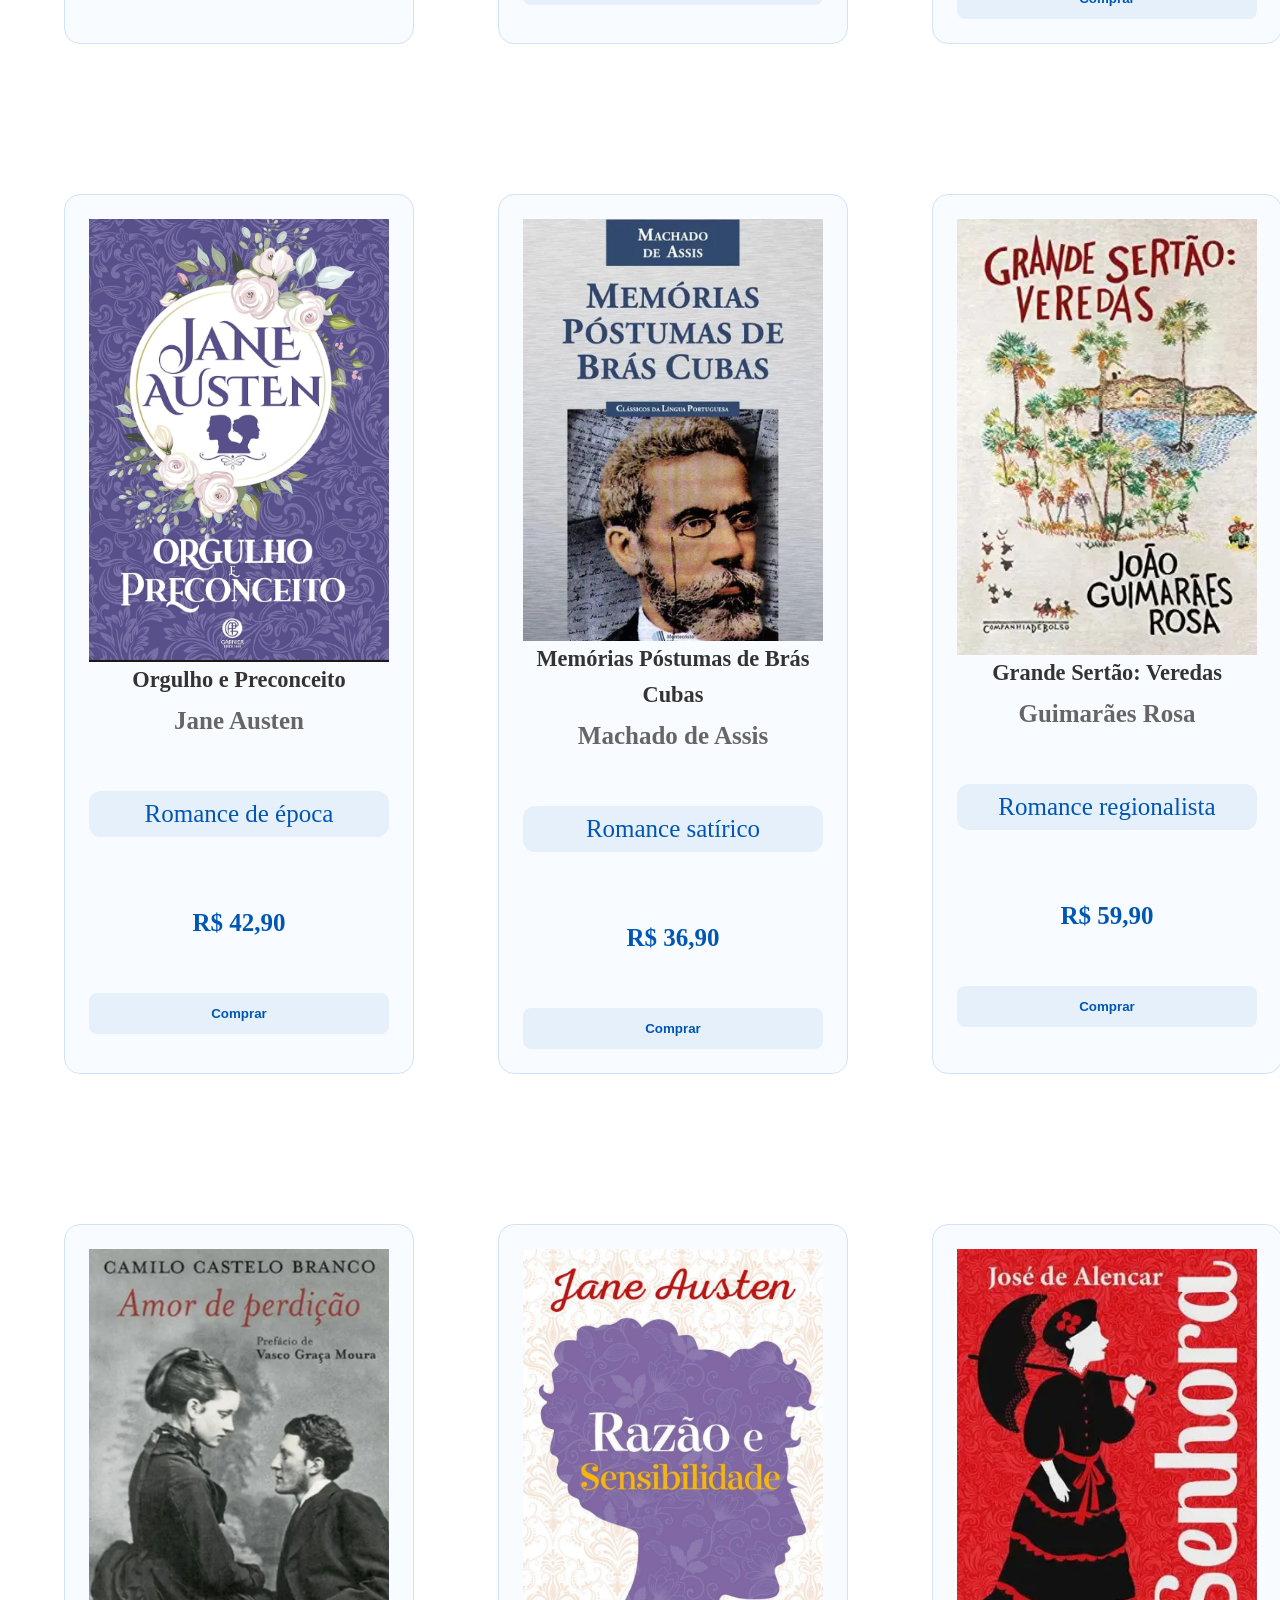
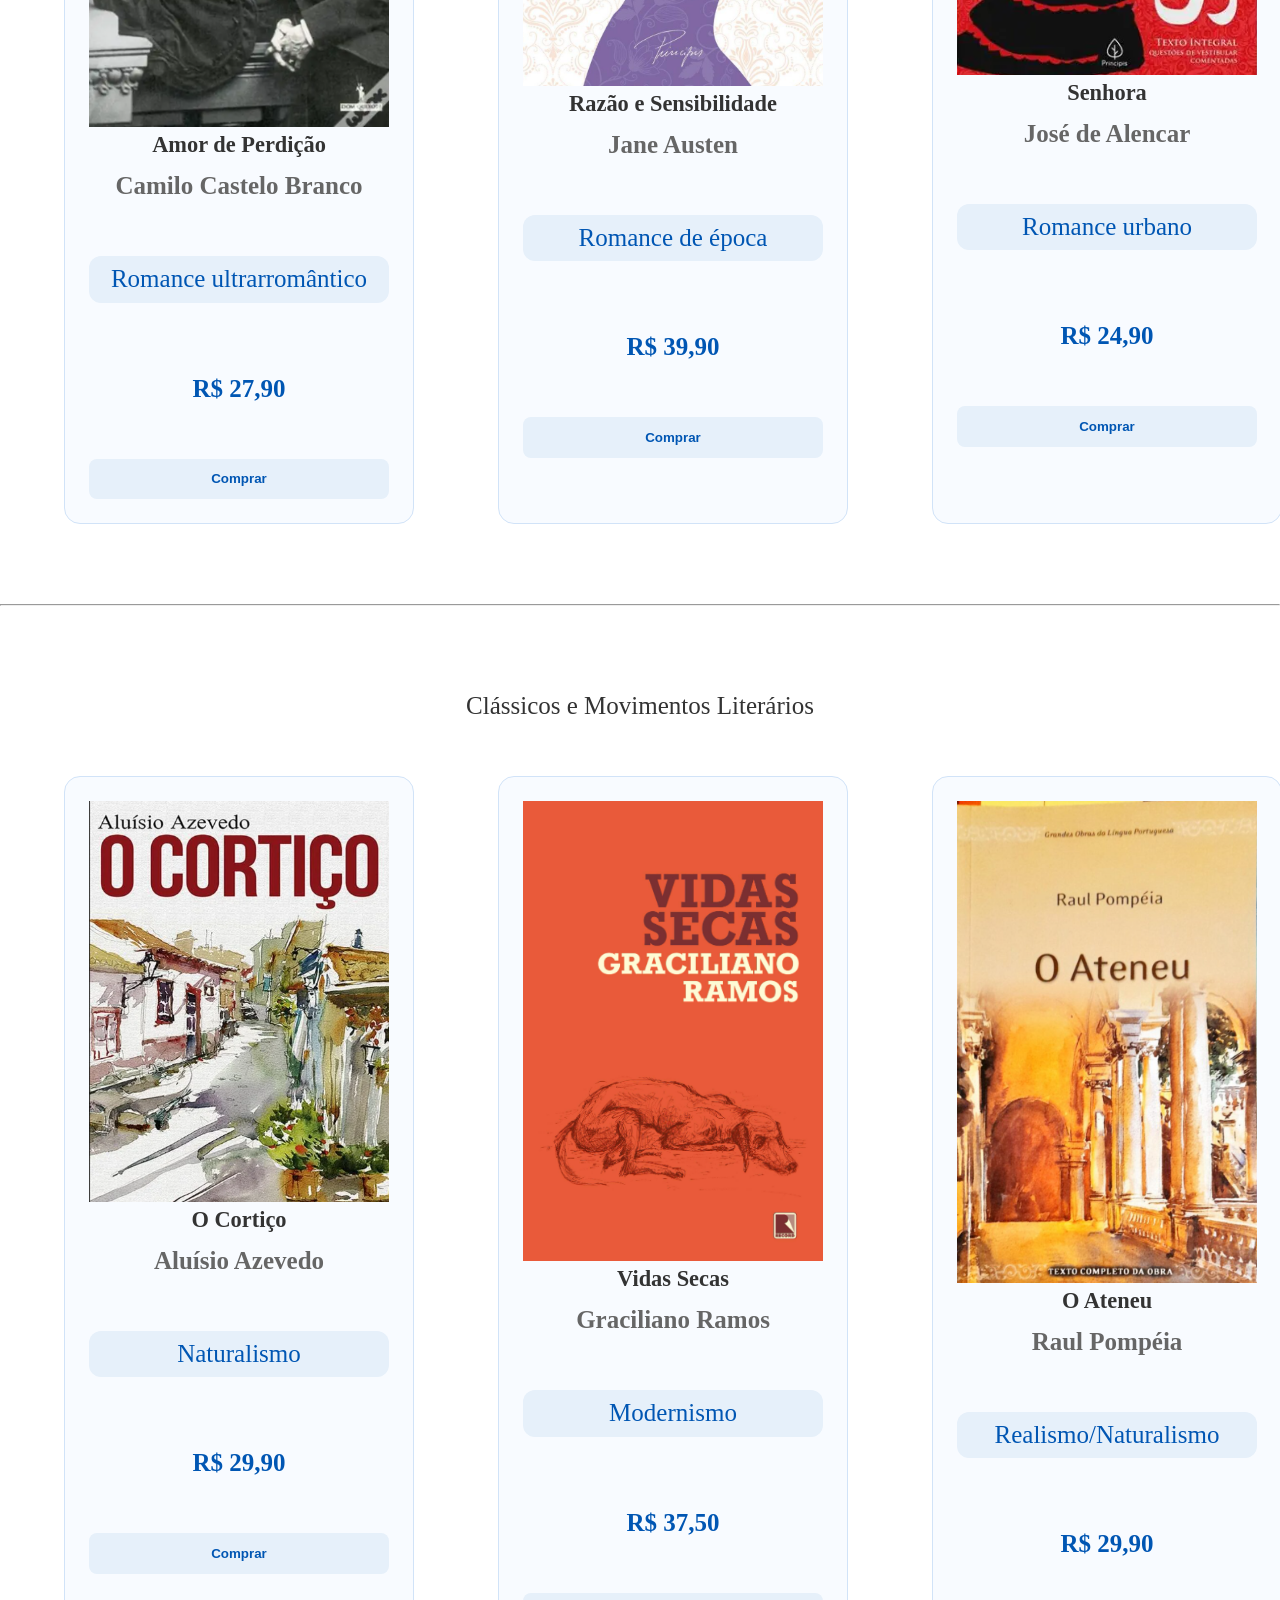
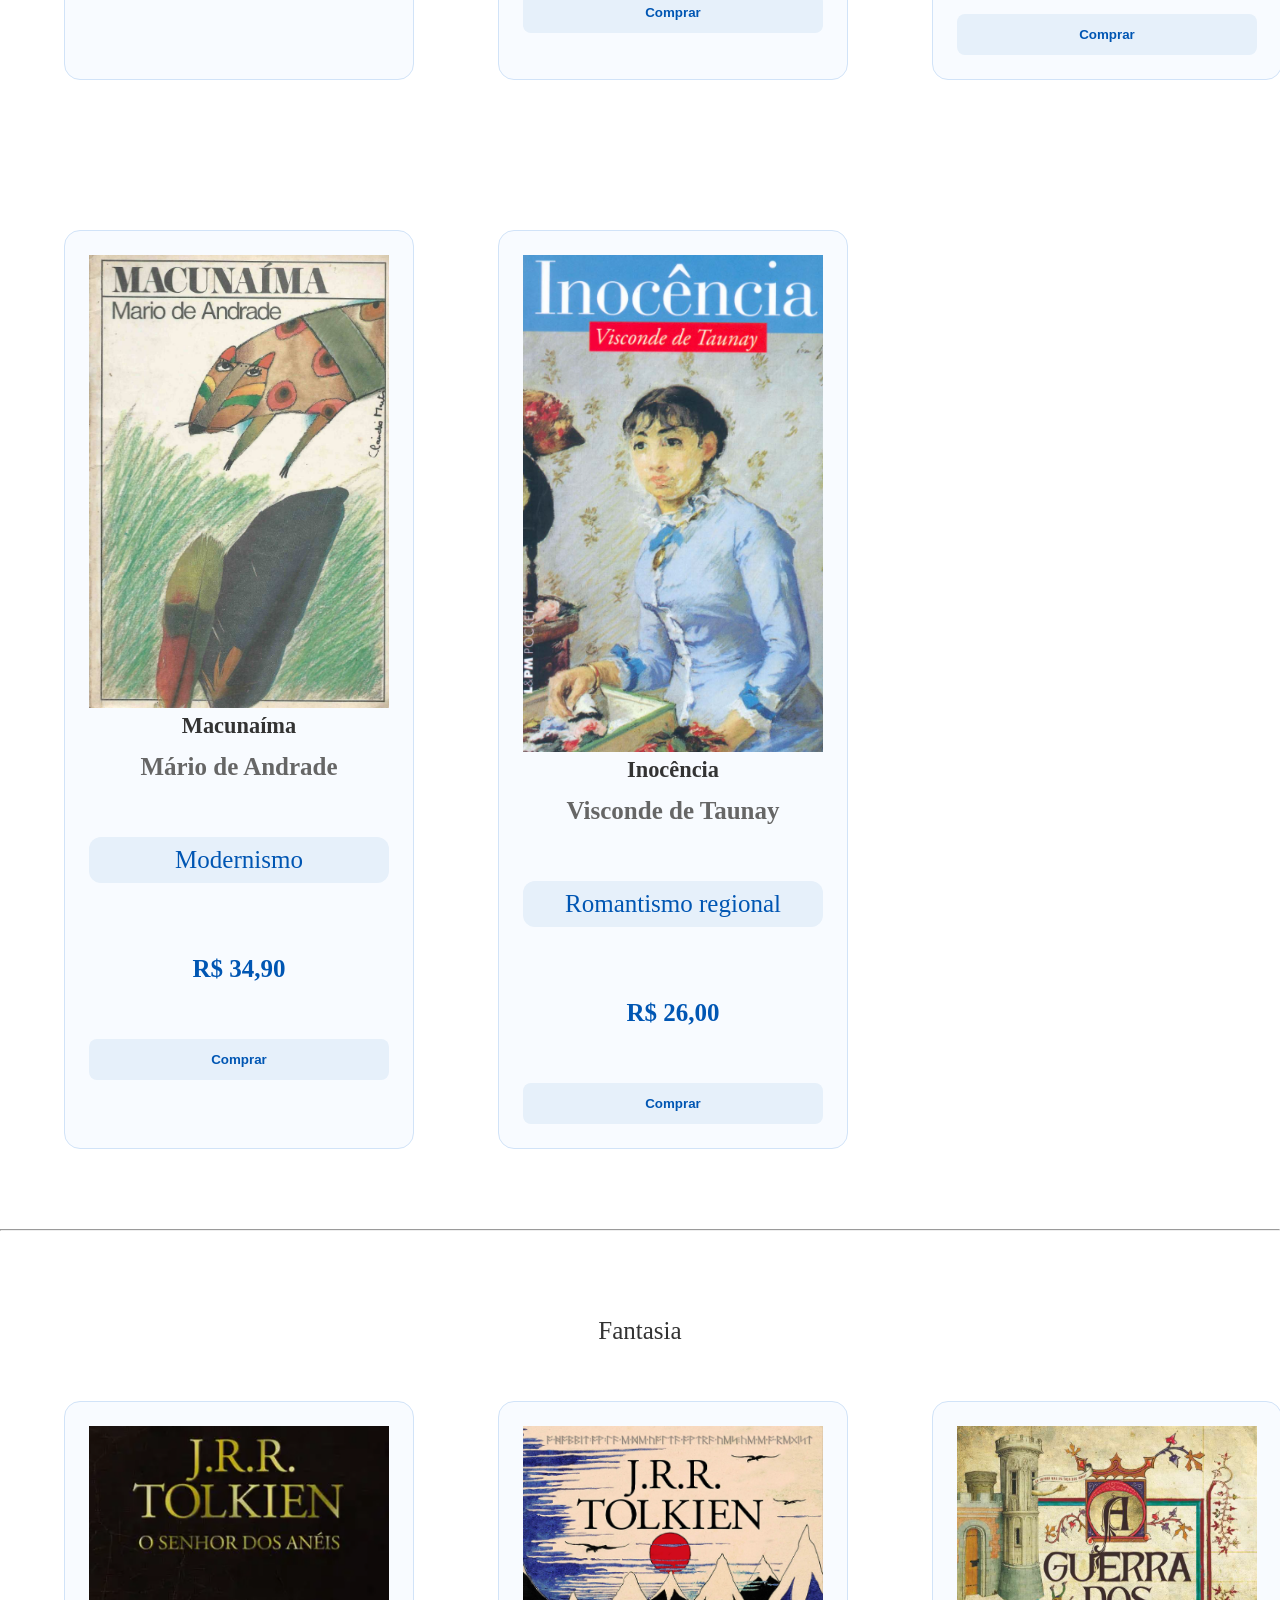
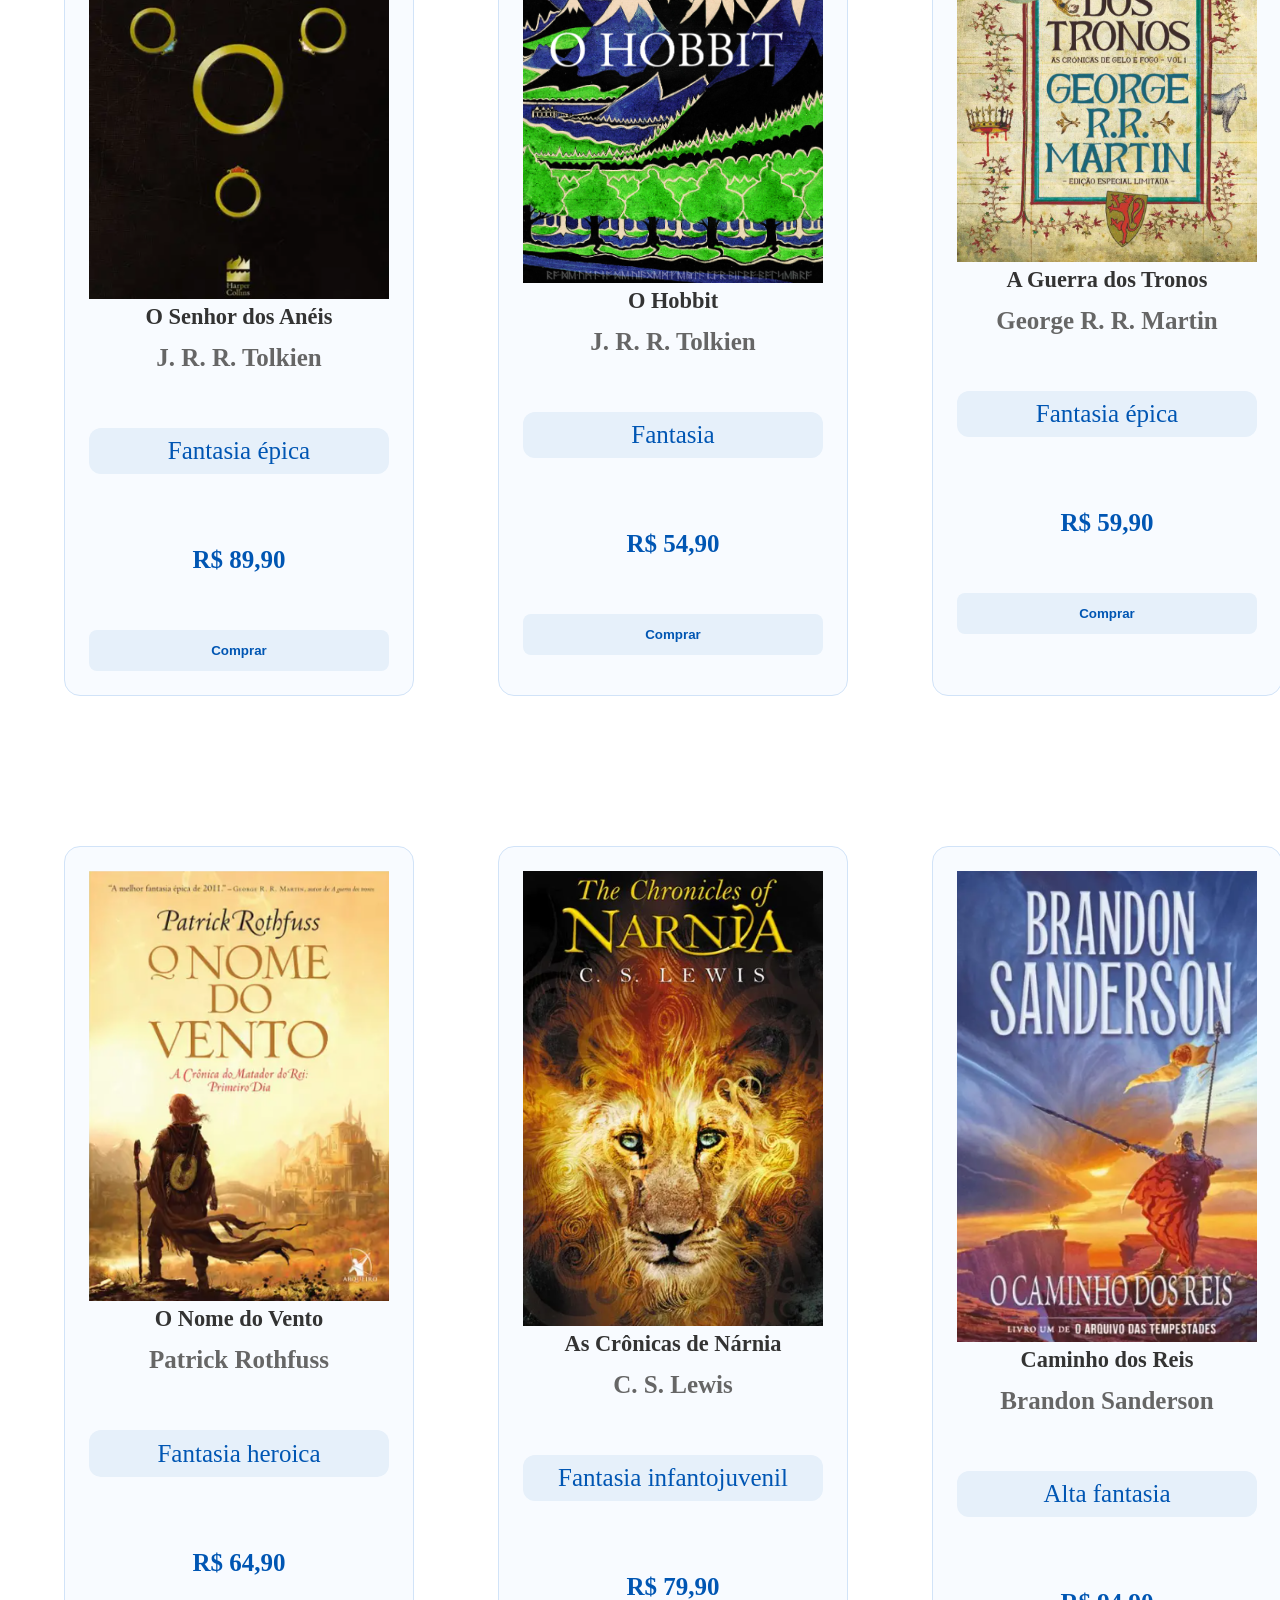
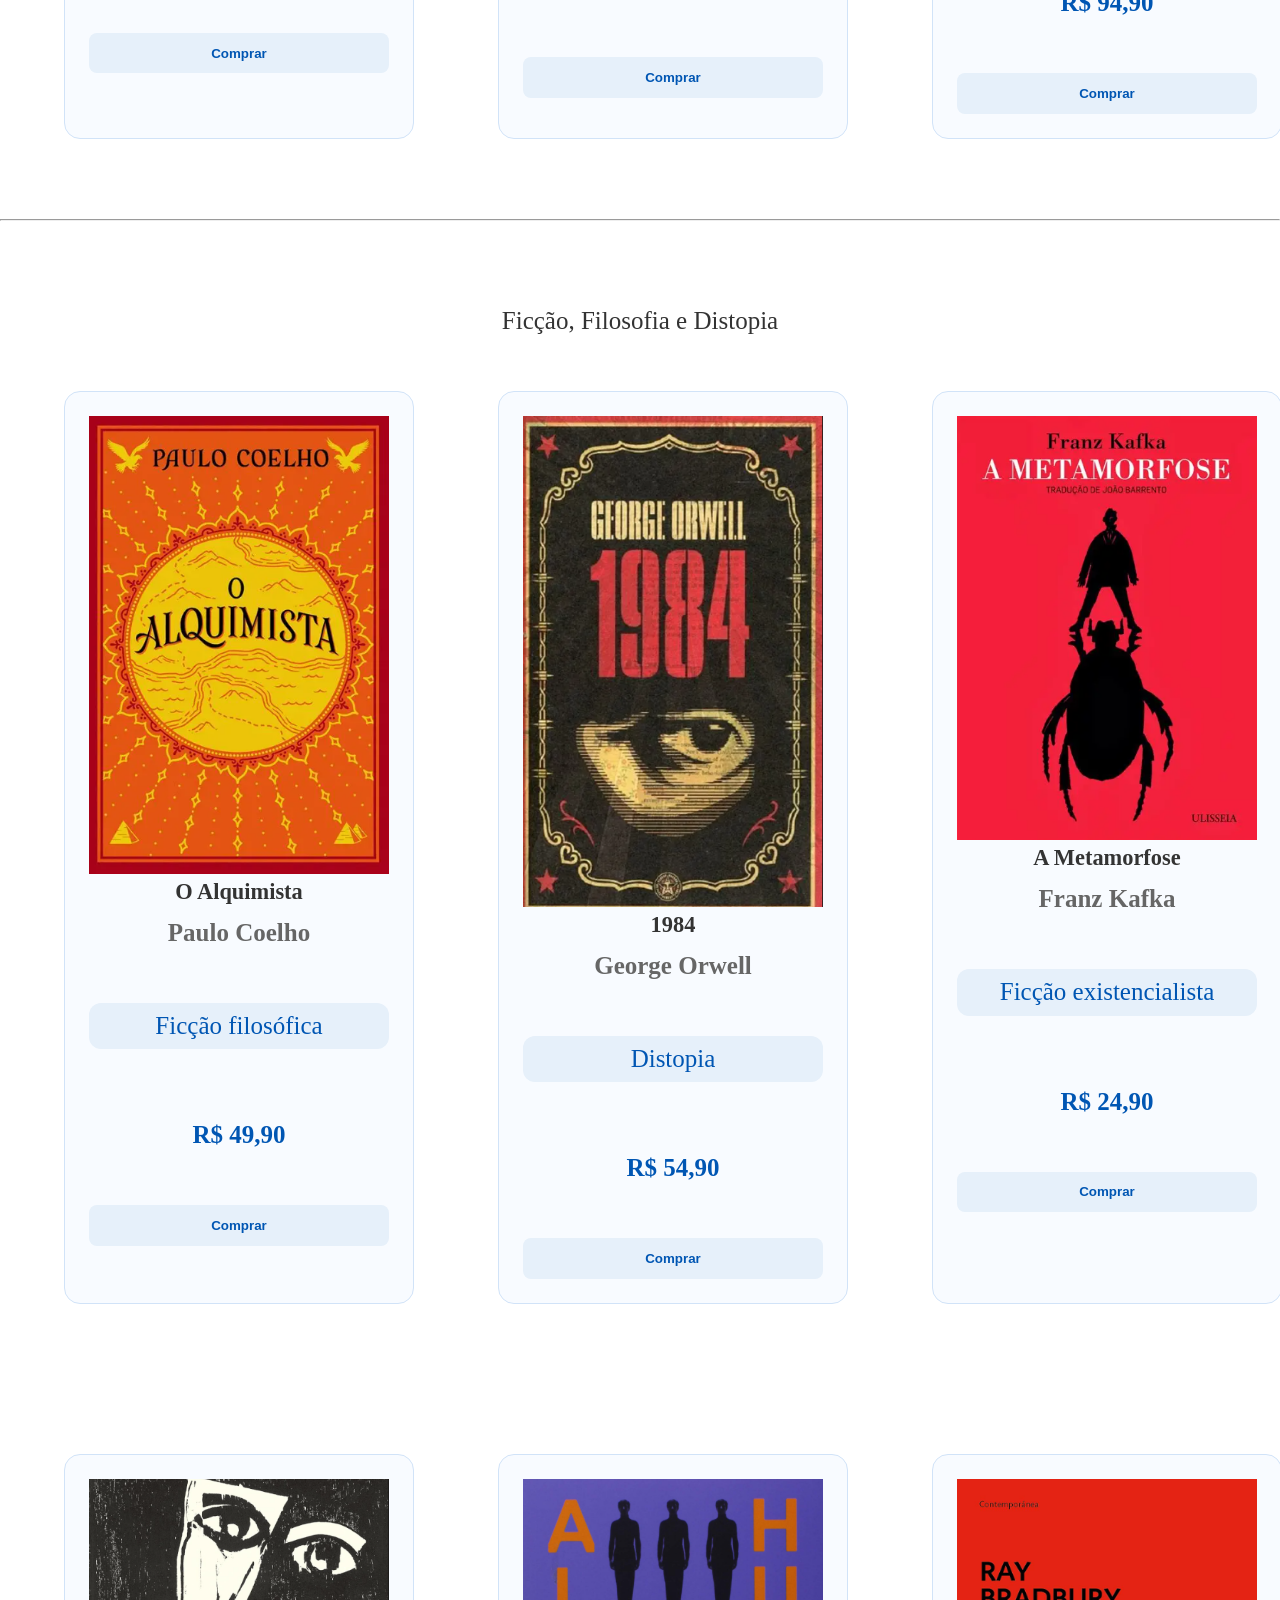
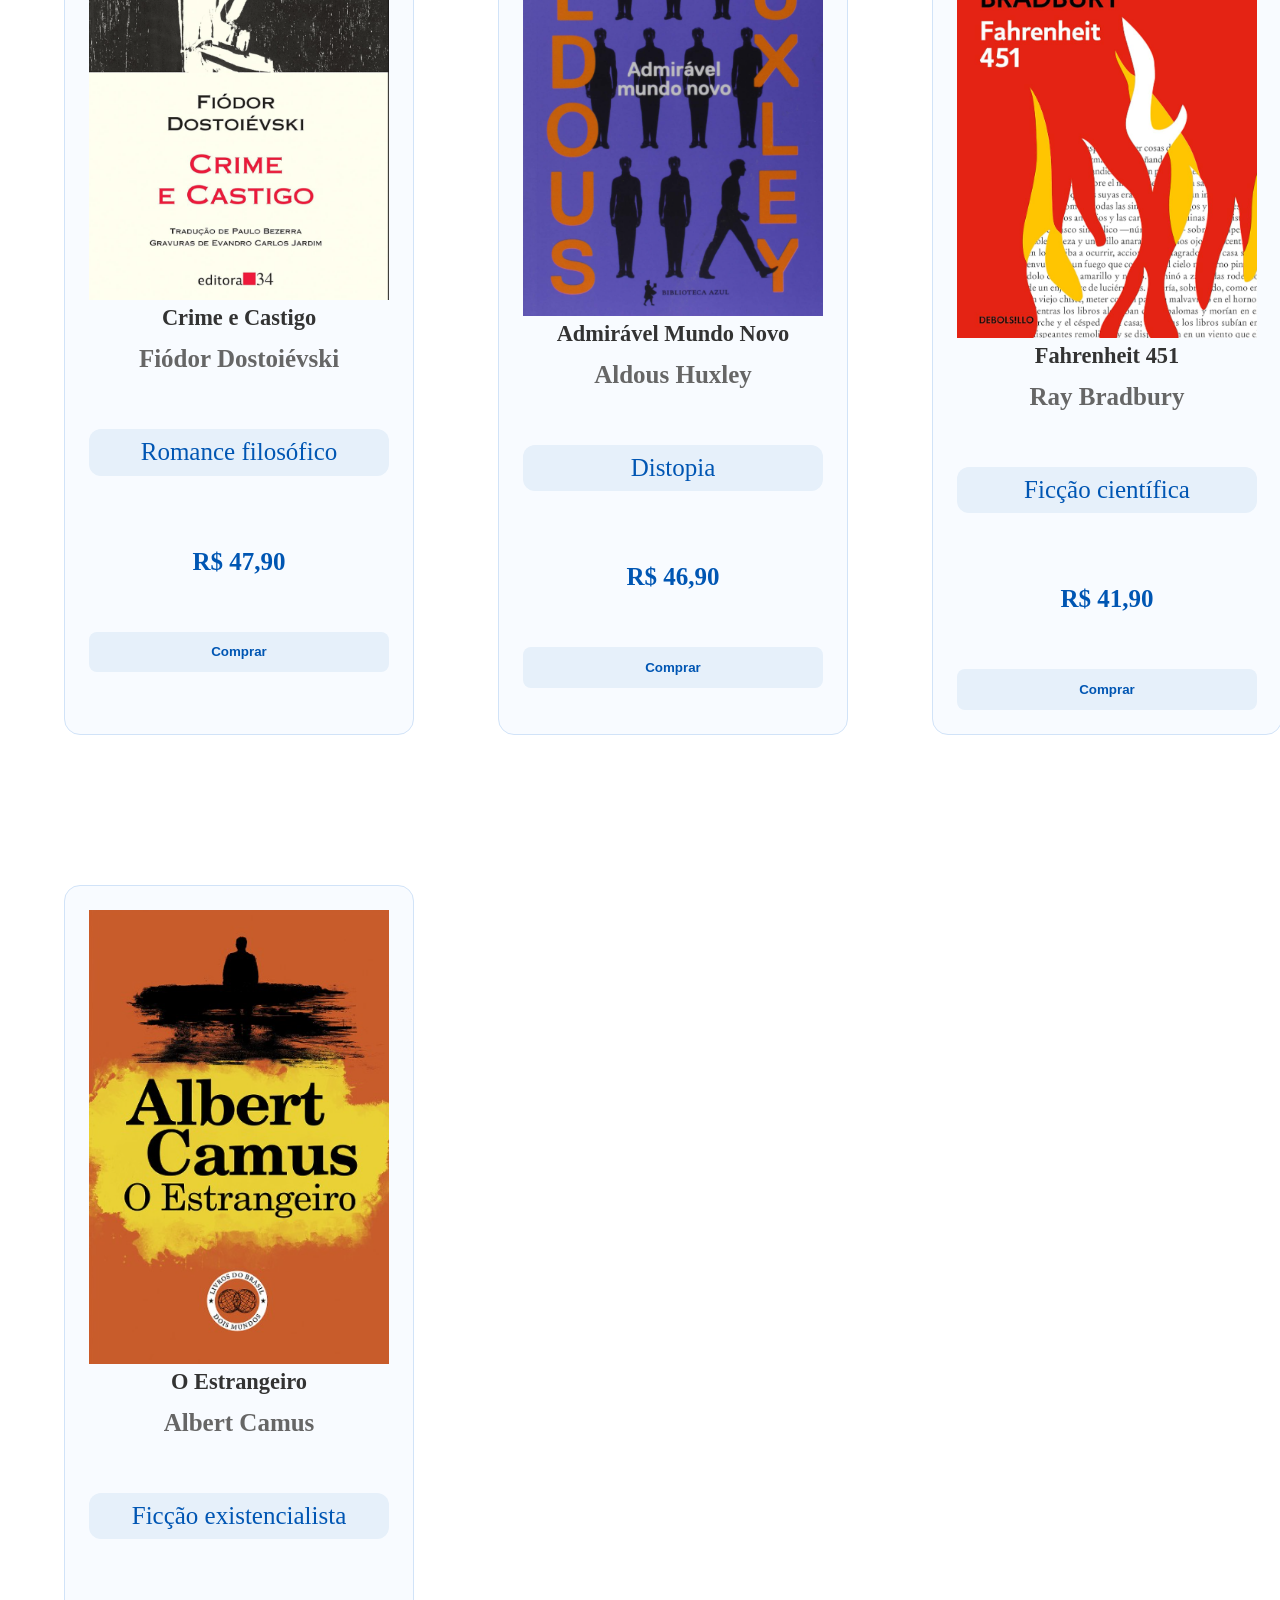
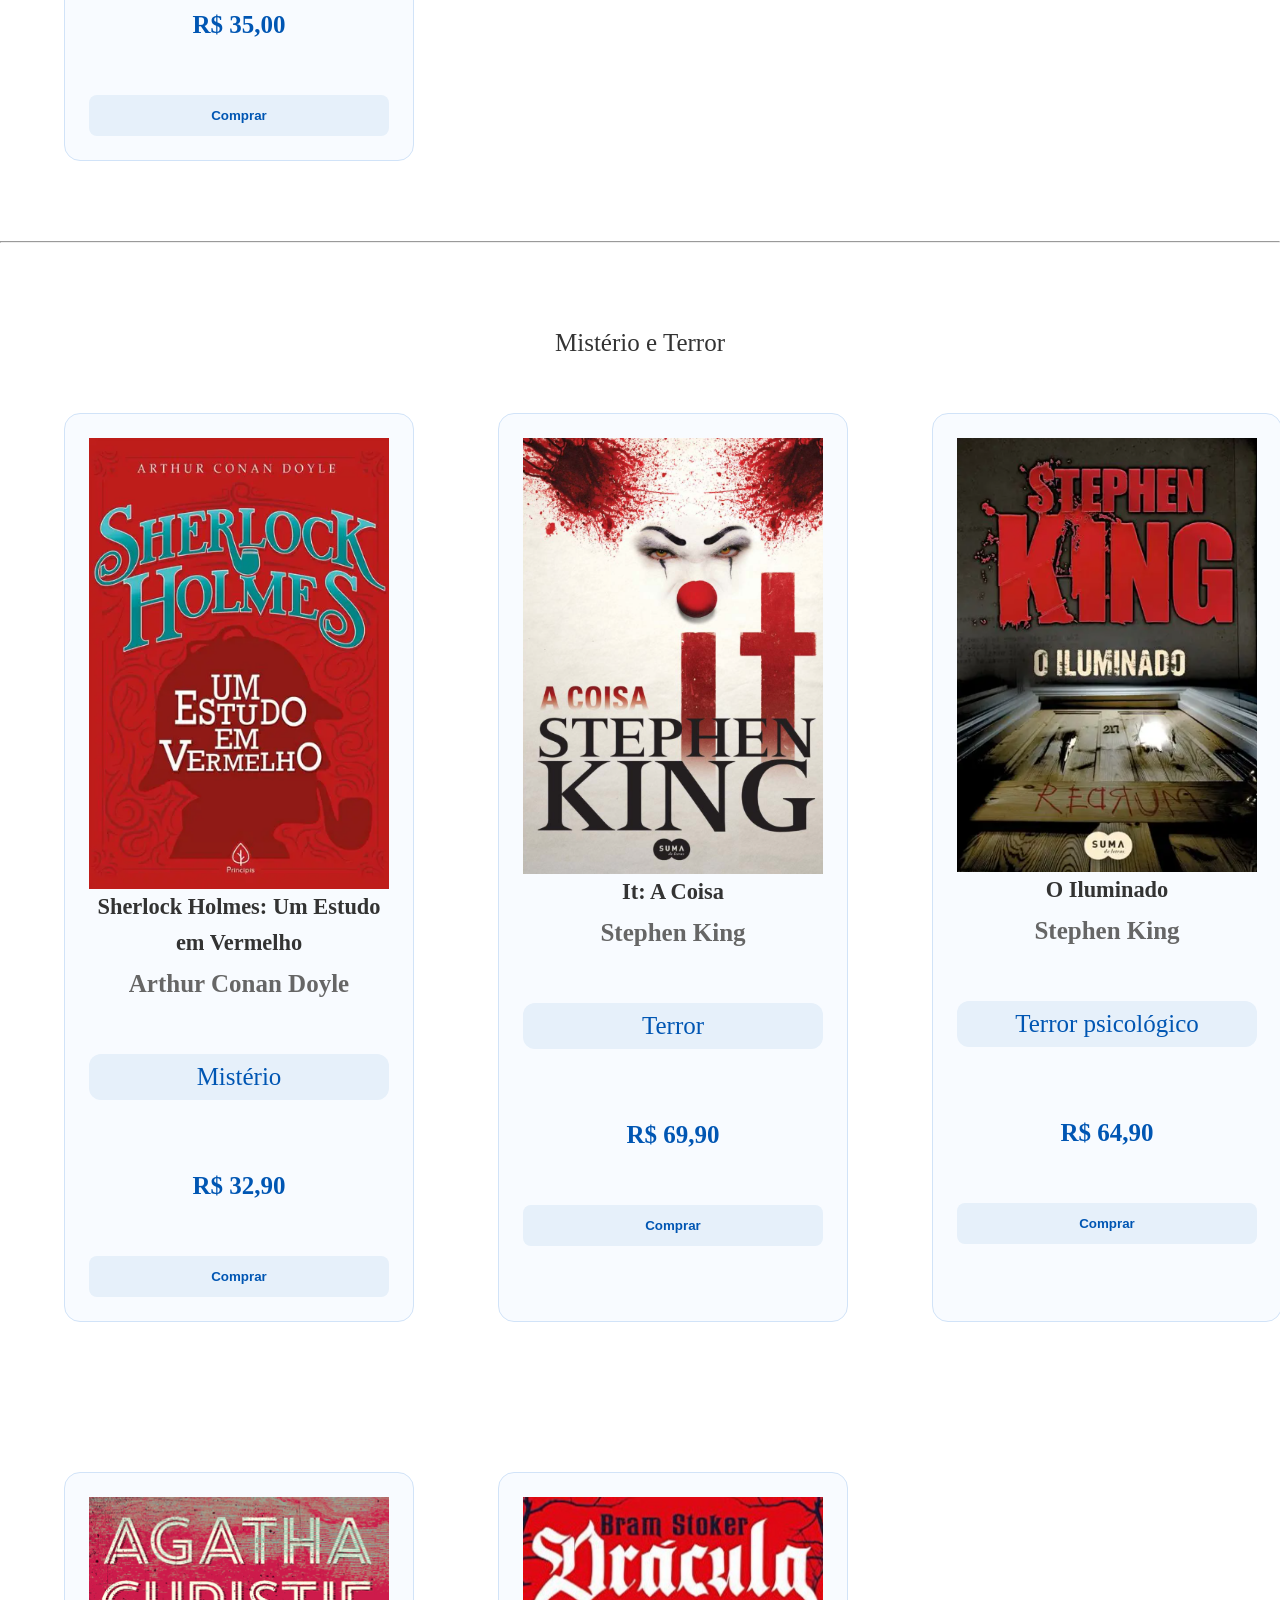
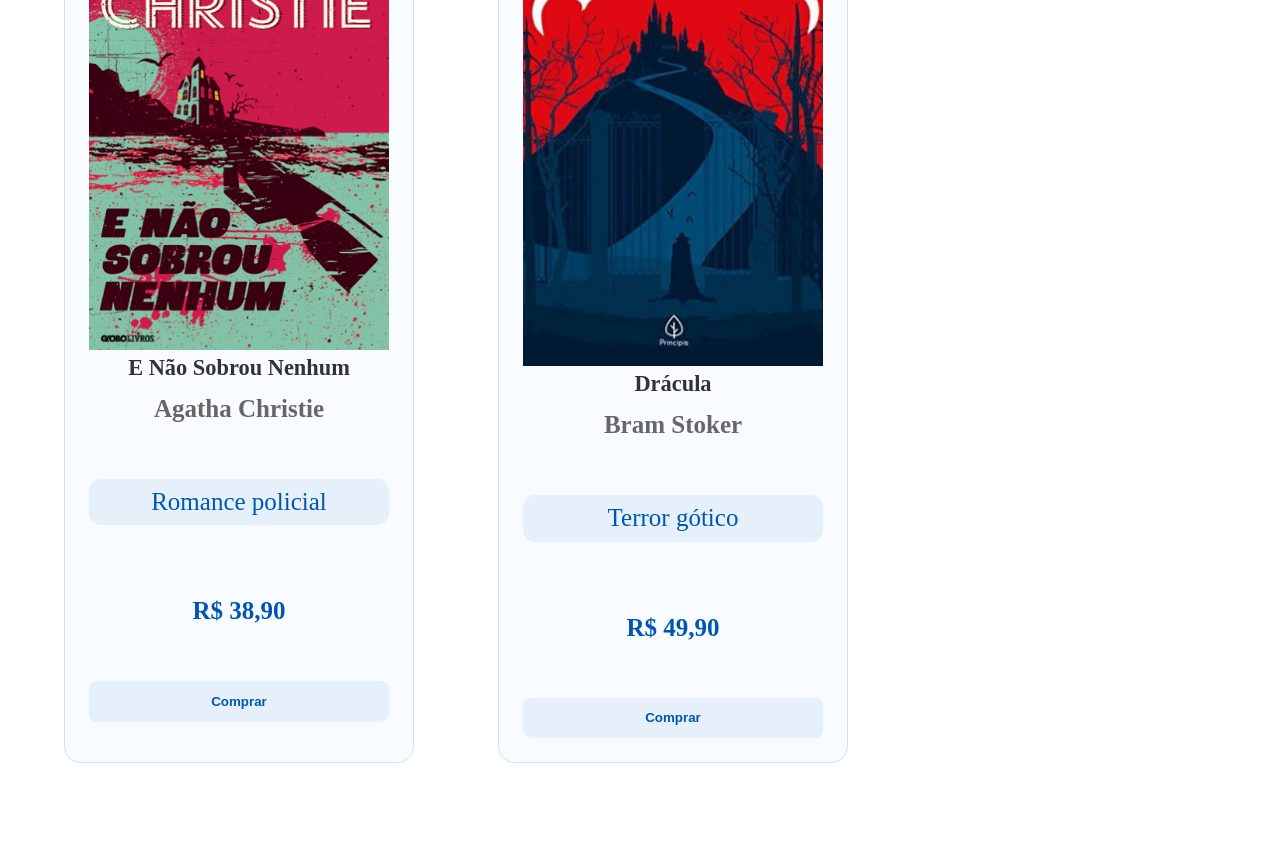
==== commit 7cb61772: "site teóricamente pronto com comentários" ====
--- a/catalogo.html
+++ b/catalogo.html
@@ -12,14 +12,10 @@
         <nav>
             <ul>
                 <li><a href="index.html">Início</a></li>
-<<<<<<< HEAD
-=======
-                <li><a href="catalogo.html">Catálogo</a></li>
->>>>>>> e9b306aa650c45653ec1f2a7bfa9b718caca0de3
                 <li><a href="sobre.html">Sobre nós</a></li>
             </ul>
         </nav>
-        <button class="btn-primary">Cadastrar</button>
+        <button class="btn-primary" id="btn-abrir-cadastro">Cadastrar</button>
     </header>
 
     <main>
@@ -284,7 +280,7 @@
             <p>Mistério e Terror</p>
             <div class="servicos">
                 <div class="card">
-                    <img src="" alt="">
+                    <img src="images/umestudo.png" alt="">
                     <h3>Sherlock Holmes: Um Estudo em Vermelho</h3>
                     <p class="author">Arthur Conan Doyle</p>
                     <p class="genre">Mistério</p>
@@ -292,7 +288,7 @@
                     <button class="btn-card">Comprar</button>
                 </div>
                 <div class="card">
-                    <img src="" alt="">
+                    <img src="images/it.png" alt="">
                     <h3>It: A Coisa</h3>
                     <p class="author">Stephen King</p>
                     <p class="genre">Terror</p>
@@ -300,7 +296,7 @@
                     <button class="btn-card">Comprar</button>
                 </div>
                 <div class="card">
-                    <img src="" alt="">
+                    <img src="images/iluminado.png" alt="">
                     <h3>O Iluminado</h3>
                     <p class="author">Stephen King</p>
                     <p class="genre">Terror psicológico</p>
@@ -308,15 +304,7 @@
                     <button class="btn-card">Comprar</button>
                 </div>
                 <div class="card">
-                    <img src="" alt="">
-                    <h3>O Iluminado</h3>
-                    <p class="author">Stephen King</p>
-                    <p class="genre">Terror psicológico</p>
-                    <p class="price">R$ 64,90</p>
-                    <button class="btn-card">Comprar</button>
-                </div>
-                <div class="card">
-                    <img src="" alt="">
+                    <img src="images/sobrou.png" alt="">
                     <h3>E Não Sobrou Nenhum</h3>
                     <p class="author">Agatha Christie</p>
                     <p class="genre">Romance policial</p>
@@ -324,7 +312,7 @@
                     <button class="btn-card">Comprar</button>
                 </div>
                 <div class="card">
-                    <img src="" alt="">
+                    <img src="images/dracula.png" alt="">
                     <h3>Drácula</h3>
                     <p class="author">Bram Stoker</p>
                     <p class="genre">Terror gótico</p>
@@ -335,5 +323,33 @@
             </div>
         </section>
     </main>
+        <!-- O Fundo escurecido da tela que cobre tudo -->
+    <div id="modal-cadastro" class="modal-overlay">
+        <!-- A caixa branca com os campos do formulário -->
+        <div class="modal-content">
+            <!-- O botão de fechar (X) no canto superior direito -->
+            <span id="btn-fechar-modal" class="modal-close">&times;</span>
+            
+            <h2>Se cadastre agora!</h2>
+            
+            <form id="form-cadastro">
+                <div class="form-group">
+                    <label for="cad-nome">Nome:</label>
+                    <!-- 📑 ID CORRIGIDO PARA "cad-nome" (Igual ao seu JS procura) -->
+                    <input type="text" id="cad-nome" required placeholder="Matheus, Yuri, Rafael, ...">
+                </div>
+                
+                <div class="form-group">
+                    <label for="cad-email">E-mail:</label>
+                    <!-- 📑 ID CORRIGIDO PARA "cad-email" E TYPE PARA "email" (Para validar o @ automaticamente) -->
+                    <input type="email" id="cad-email" required placeholder="fulano@gmail.com">
+                </div>
+            
+                <button type="submit" class="btn-cadastrar-submit">Cadastrar!</button>
+            </form>
+
+        </div>
+    </div>
+    <script src="script.js"></script>
 </body>
 </html>
--- a/style.css
+++ b/style.css
@@ -1,3 +1,11 @@
+.inicio{
+    display: flex;
+    justify-content: center;
+    align-items: center;
+    flex-direction: column;
+    font-family: 'Lucida Sans', 'Lucida Sans Regular', 'Lucida Grande', 'Lucida Sans Unicode', Geneva, Verdana, sans-serif;
+   
+}
 :root {
     --primary-color: #0056b3;
     --primary-light: #e6f0fa;
@@ -257,7 +265,6 @@
     font-size: 25px;
     flex-direction: column;
 }
-<<<<<<< HEAD
 .sobre p{
     border: 1px solid var(--border-color);
     border-radius: 16px;
@@ -272,7 +279,7 @@
 img{
     height: 445;
     width: 601;
-=======
+}
 
 /*Sobre nós*/
 .sobre-content {
@@ -323,5 +330,81 @@
     color: var(--primary-color);
     margin-bottom: 1rem;
     font-size: 1.5rem;
->>>>>>> e9b306aa650c45653ec1f2a7bfa9b718caca0de3
-}+}
+
+/* O fundo escurecido da tela que cobre tudo */
+.modal-overlay {
+    display: none; /* 👈 ISSO ESCONDE O FORMULÁRIO POR PADRÃO */
+    position: fixed;
+    top: 0;
+    left: 0;
+    width: 100%;
+    height: 100%;
+    background-color: rgba(0, 0, 0, 0.5); /* Fundo semi-transparente */
+    z-index: 1000; /* Garante que fica por cima do banner e da logo */
+    justify-content: center;
+    align-items: center;
+}
+
+/* A caixa branca com os campos do formulário */
+.modal-content {
+    background-color: #ffffff;
+    padding: 30px;
+    border-radius: 12px;
+    width: 90%;
+    max-width: 450px;
+    position: relative;
+    box-shadow: 0px 10px 30px rgba(0, 0, 0, 0.15); /* Aquela sombra de relevo */
+}
+
+/* O botão de fechar (X) no canto superior direito */
+.modal-close {
+    position: absolute;
+    top: 15px;
+    right: 20px;
+    font-size: 28px;
+    font-weight: bold;
+    color: #aaa;
+    cursor: pointer;
+}
+.modal-close:hover {
+    color: #333;
+}
+
+/* Organização dos campos do formulário para não quebrar */
+.form-group {
+    margin-bottom: 15px;
+    display: flex;
+    flex-direction: column;
+    text-align: left; /* Garante que os textos fiquem alinhados na esquerda */
+}
+
+.form-group label {
+    margin-bottom: 5px;
+    font-weight: 500;
+    font-size: 14px;
+    color: #333;
+}
+
+.form-group input {
+    padding: 10px 15px;
+    font-size: 15px;
+    border: 1px solid rgba(0, 0, 0, 0.15);
+    border-radius: 6px;
+    outline: none;
+}
+
+/* Botão de Enviar dentro do formulário */
+.btn-cadastrar-submit {
+    width: 100%;
+    padding: 12px;
+    background-color: #0056b3;
+    color: white;
+    border: none;
+    border-radius: 6px;
+    font-size: 16px;
+    font-weight: bold;
+    cursor: pointer;
+    margin-top: 10px;
+}
+
